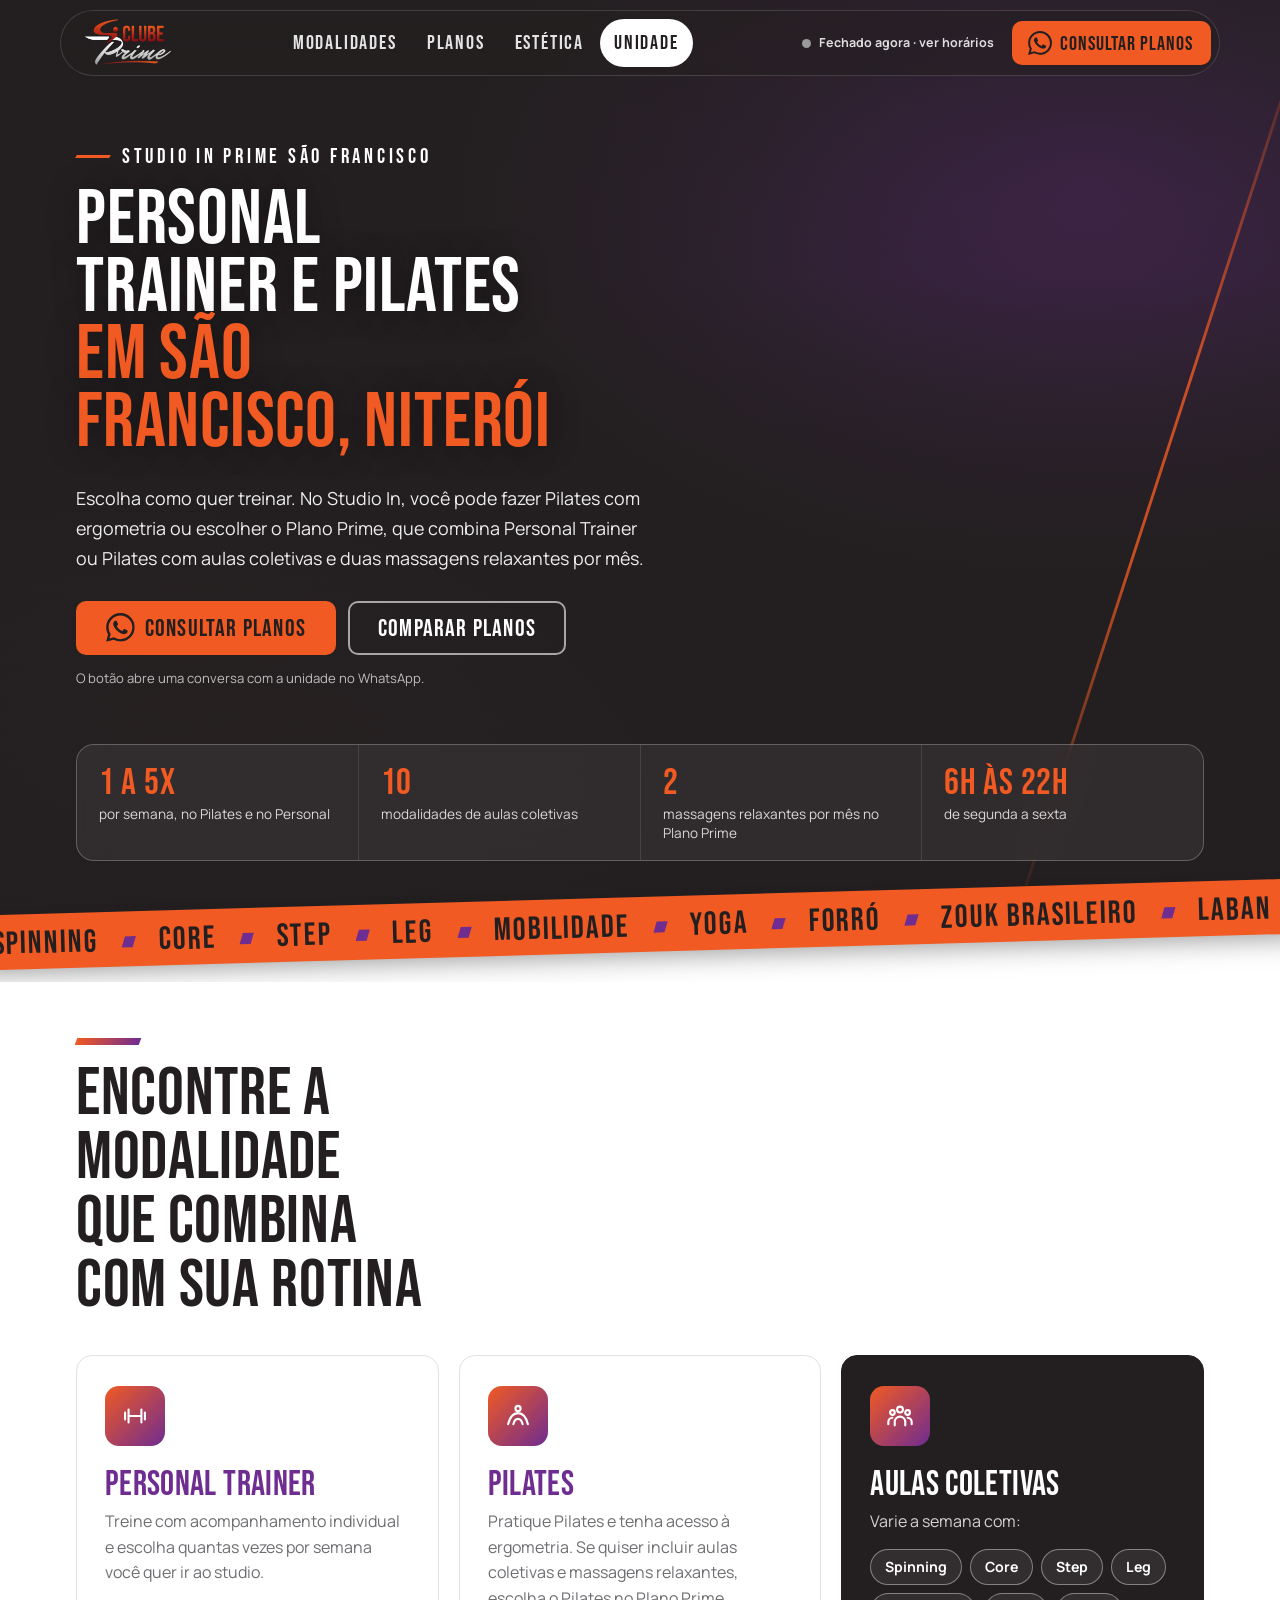
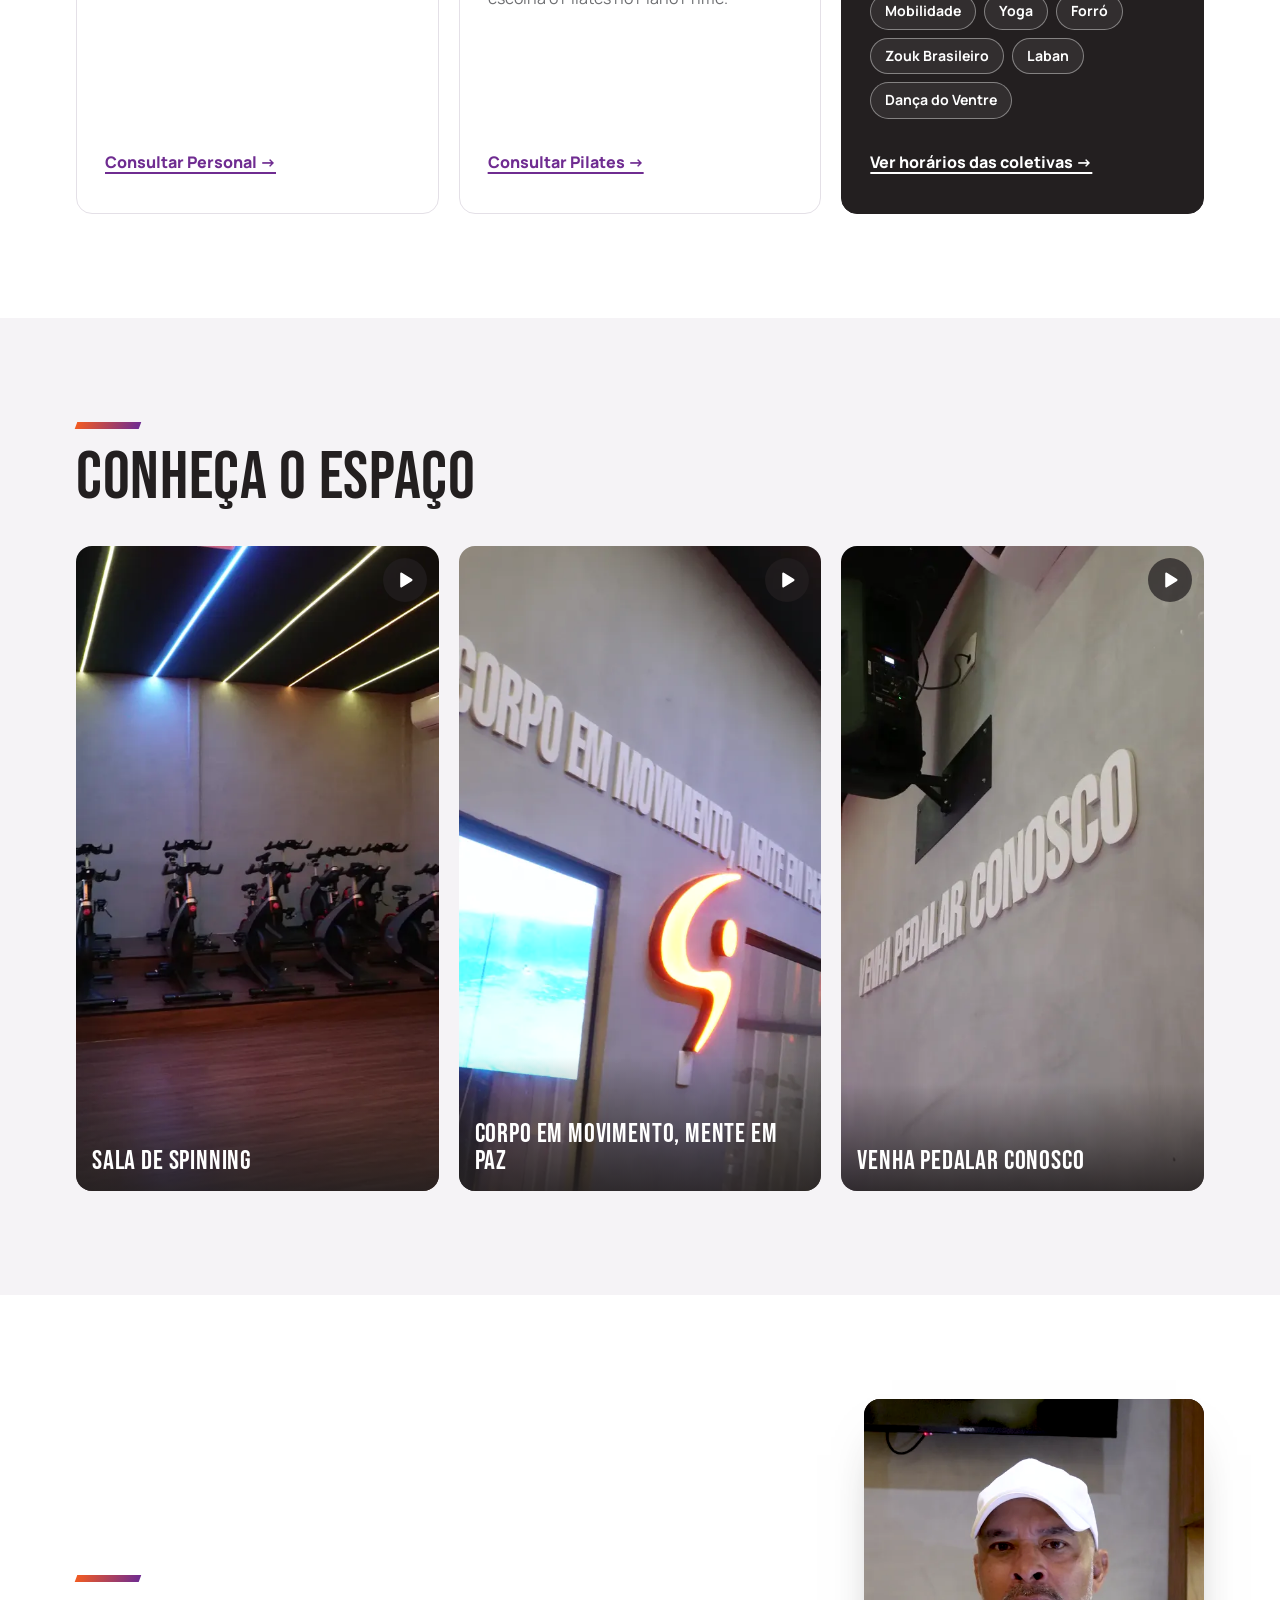
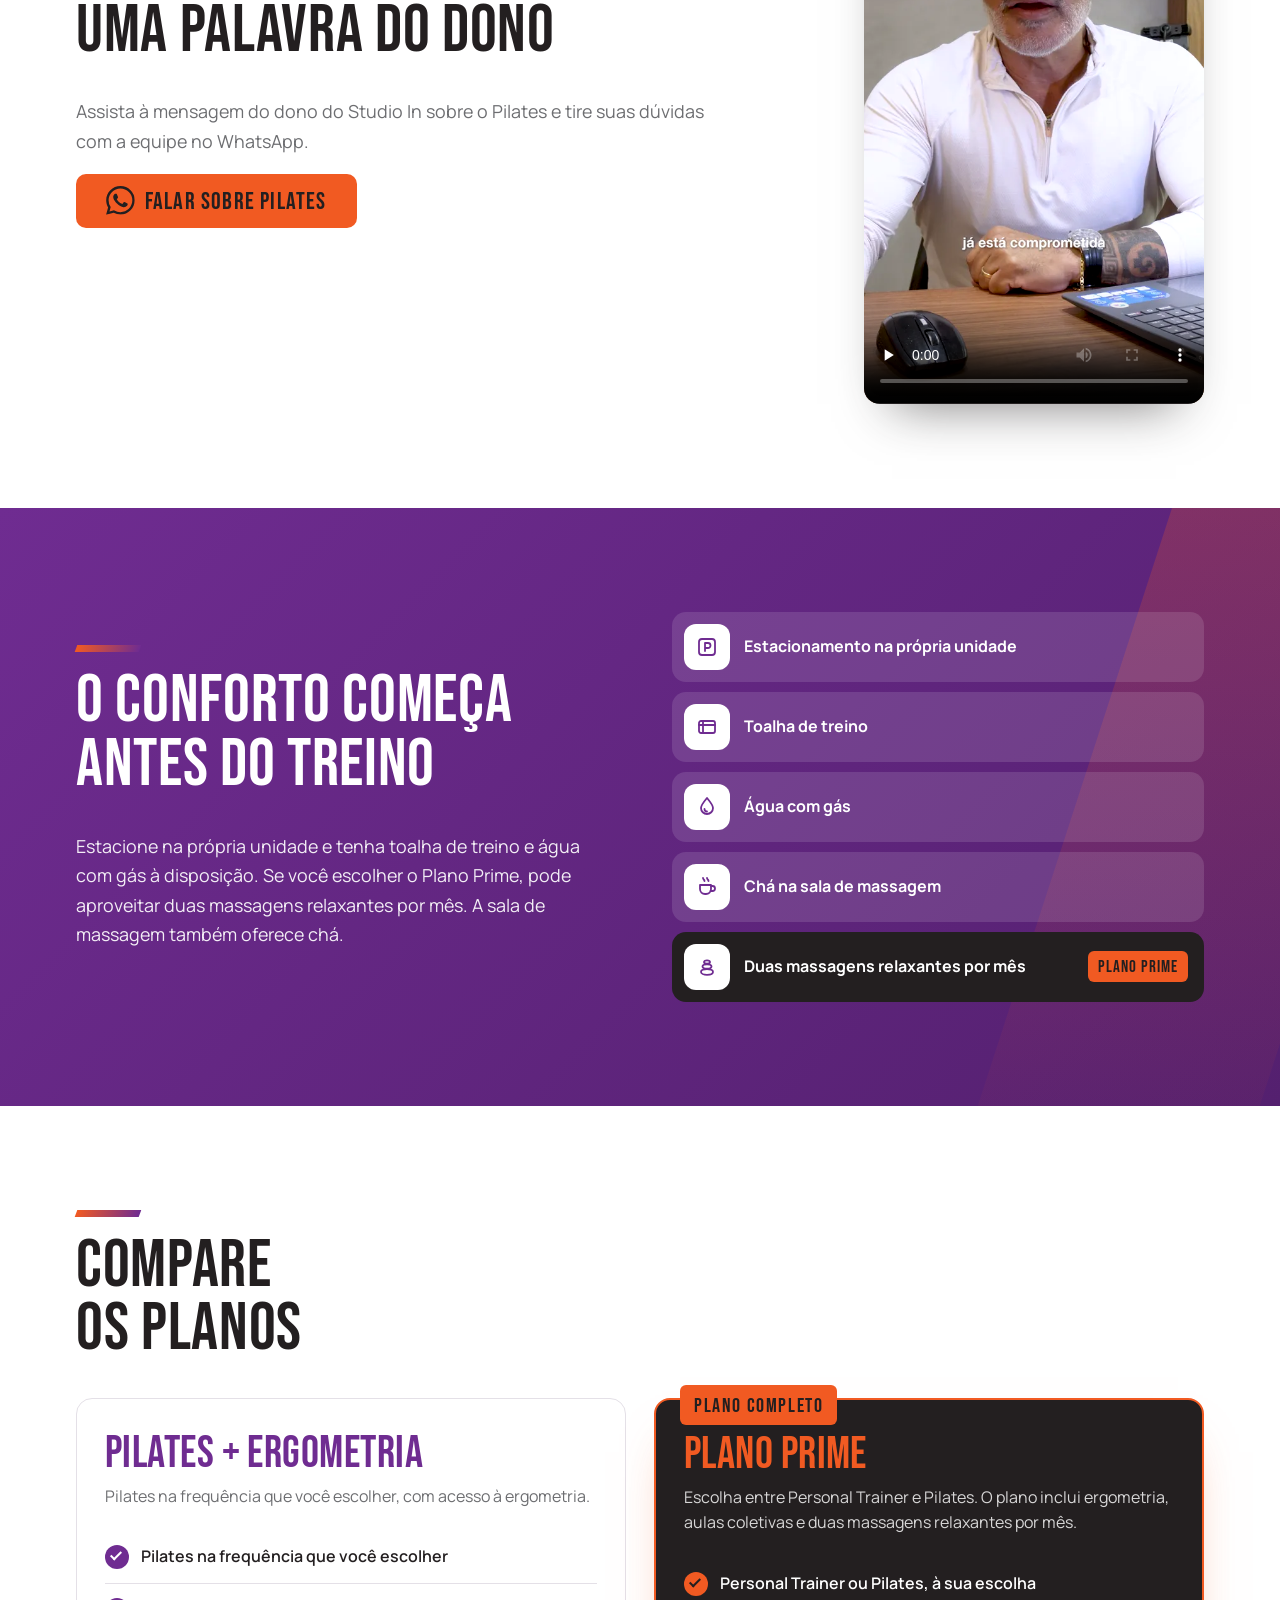
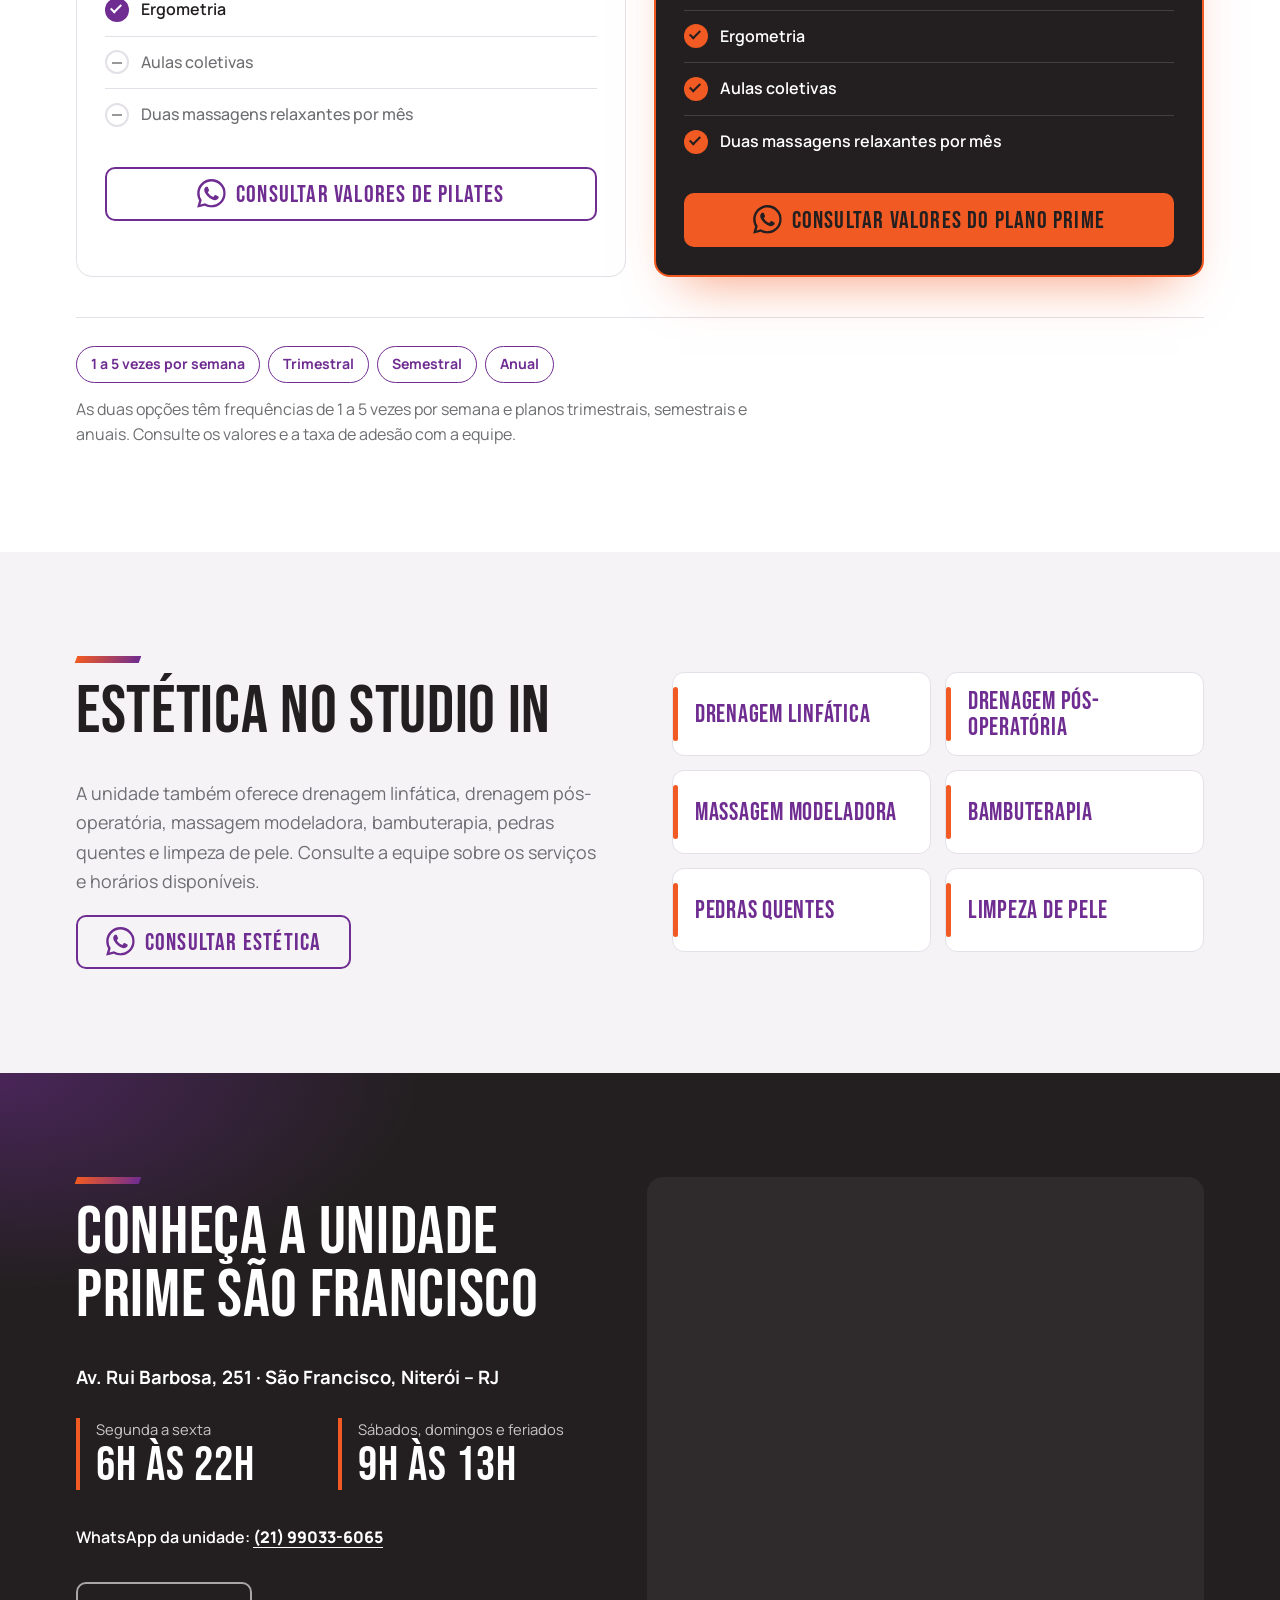
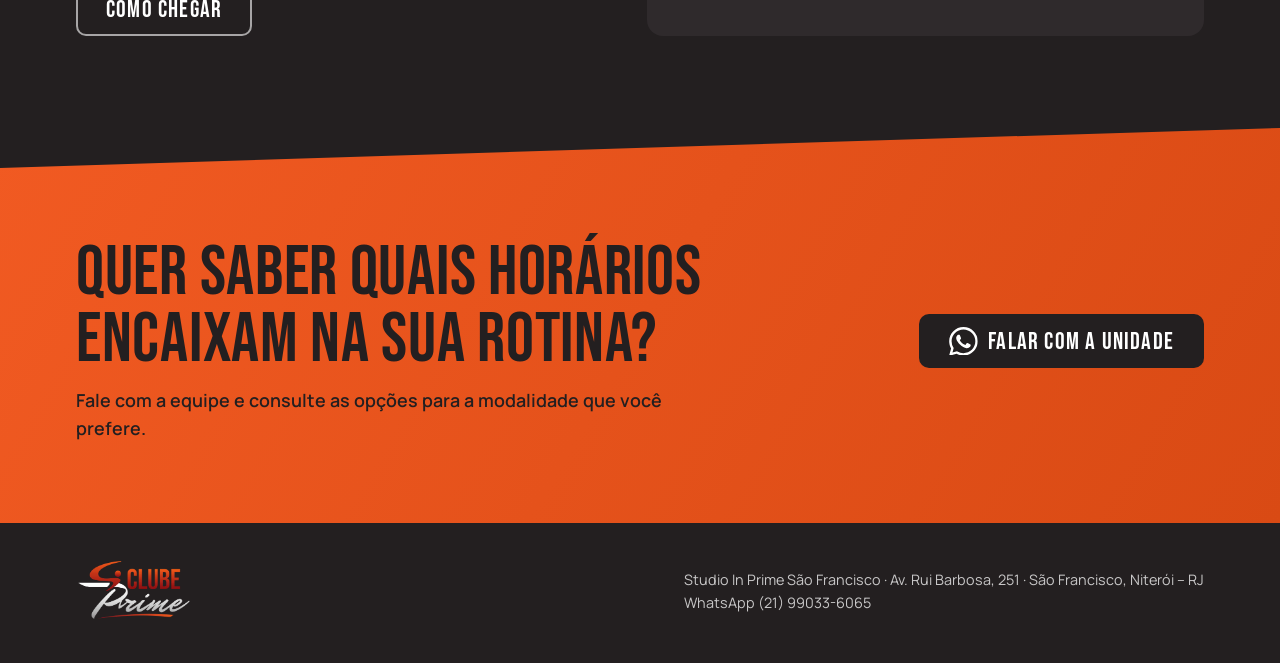
==== index.html @ bab1b6d8 "LP Studio In Prime São Francisco: versão inicial Co-Authored-By: Claude Sonnet 5.5 <noreply@anthropi" ====
<!DOCTYPE html>
<!--
  Feito por Michel Brotherhood
-->
<html lang="pt-BR">
<head>
  <meta charset="utf-8">
  <meta name="viewport" content="width=device-width, initial-scale=1">
  <title>Studio In Prime São Francisco | Personal Trainer e Pilates em Niterói</title>
  <meta name="description" content="Personal Trainer e Pilates em São Francisco, Niterói. Pilates com ergometria ou Plano Prime com aulas coletivas e duas massagens relaxantes por mês. Consulte os planos no WhatsApp.">
  <meta name="author" content="Feito por Michel Brotherhood">
  <meta name="theme-color" content="#231f20">
  <meta property="og:type" content="website">
  <meta property="og:locale" content="pt_BR">
  <meta property="og:title" content="Studio In Prime São Francisco | Personal Trainer e Pilates">
  <meta property="og:description" content="Pilates com ergometria ou Plano Prime com coletivas e massagens relaxantes. Av. Rui Barbosa, 251, São Francisco, Niterói.">
  <link rel="preconnect" href="https://fonts.googleapis.com">
  <link rel="preconnect" href="https://fonts.gstatic.com" crossorigin>
  <link href="https://fonts.googleapis.com/css2?family=Bebas+Neue&family=Manrope:wght@400;500;600;700;800&display=swap" rel="stylesheet">
  <link rel="icon" type="image/png" sizes="48x48" href="assets/favicon-48.png">
  <link rel="icon" type="image/png" sizes="192x192" href="assets/favicon-192.png">
  <link rel="apple-touch-icon" href="assets/favicon-192.png">
  <link rel="preload" as="image" href="assets/logo-escuro-360.webp">
  <link rel="stylesheet" href="styles.css">
  <script type="application/ld+json">
  {
    "@context": "https://schema.org",
    "@type": "HealthClub",
    "name": "Studio In Prime São Francisco",
    "description": "Personal Trainer, Pilates com ergometria, aulas coletivas, massagens relaxantes e estética em São Francisco, Niterói.",
    "telephone": "+5521990336065",
    "address": {
      "@type": "PostalAddress",
      "streetAddress": "Av. Rui Barbosa, 251",
      "addressLocality": "Niterói",
      "addressRegion": "RJ",
      "postalCode": "24360-440",
      "addressCountry": "BR"
    },
    "openingHoursSpecification": [
      { "@type": "OpeningHoursSpecification", "dayOfWeek": ["Monday","Tuesday","Wednesday","Thursday","Friday"], "opens": "06:00", "closes": "22:00" },
      { "@type": "OpeningHoursSpecification", "dayOfWeek": ["Saturday","Sunday"], "opens": "09:00", "closes": "13:00" }
    ]
  }
  </script>
</head>
<body>

<svg width="0" height="0" style="position:absolute" aria-hidden="true" focusable="false"><symbol id="i-wa" viewBox="0 0 24 24"><path d="M17.472 14.382c-.297-.149-1.758-.867-2.03-.967-.273-.099-.471-.148-.67.15-.197.297-.767.966-.94 1.164-.173.199-.347.223-.644.075-.297-.15-1.255-.463-2.39-1.475-.883-.788-1.48-1.761-1.653-2.059-.173-.297-.018-.458.13-.606.134-.133.298-.347.446-.52.149-.174.198-.298.298-.497.099-.198.05-.371-.025-.52-.075-.149-.669-1.612-.916-2.207-.242-.579-.487-.5-.669-.51-.173-.008-.371-.01-.57-.01-.198 0-.52.074-.792.372-.272.297-1.04 1.016-1.04 2.479 0 1.462 1.065 2.875 1.213 3.074.149.198 2.096 3.2 5.077 4.487.709.306 1.262.489 1.694.625.712.227 1.36.195 1.871.118.571-.085 1.758-.719 2.006-1.413.248-.694.248-1.289.173-1.413-.074-.124-.272-.198-.57-.347m-5.421 7.403h-.004a9.87 9.87 0 01-5.031-1.378l-.361-.214-3.741.982.998-3.648-.235-.374a9.86 9.86 0 01-1.51-5.26c.001-5.45 4.436-9.884 9.888-9.884 2.64 0 5.122 1.03 6.988 2.898a9.825 9.825 0 012.893 6.994c-.003 5.45-4.437 9.884-9.885 9.884m8.413-18.297A11.815 11.815 0 0012.05 0C5.495 0 .16 5.335.157 11.892c0 2.096.547 4.142 1.588 5.945L.057 24l6.305-1.654a11.882 11.882 0 005.683 1.448h.005c6.554 0 11.89-5.335 11.893-11.893a11.821 11.821 0 00-3.48-8.413Z"/></symbol></svg>

<a class="skip" href="#topo">Ir para o conteúdo</a>

<header class="topbar" id="topbar">
  <div class="topbar__in">
    <a class="brand" href="#topo" aria-label="Studio In Prime São Francisco">
      <img src="assets/logo-escuro-360.webp" width="360" height="199" alt="Studio In Prime">
    </a>
    <nav class="nav" aria-label="Principal">
      <a href="#modalidades">Modalidades</a>
      <a href="#planos">Planos</a>
      <a href="#estetica">Estética</a>
      <a href="#unidade">Unidade</a>
    </nav>
    <p class="status" id="status" hidden><span class="status__dot" aria-hidden="true"></span><span id="status-txt"></span></p>
    <a class="btn btn--small btn--wa" href="https://wa.me/5521990336065?text=Ol%C3%A1!%20Quero%20consultar%20os%20planos%20do%20Studio%20In%20Prime%20S%C3%A3o%20Francisco." data-cta="topbar" target="_blank" rel="noopener"><svg class="i-wa" aria-hidden="true"><use href="#i-wa"/></svg><span><span class="lbl-long">Consultar </span>planos</span></a>
  </div>
</header>

<main id="topo">

  <section class="hero">
    <div class="hero__media" aria-hidden="true">
      <video class="hero__video" muted loop playsinline preload="metadata" data-wide="assets/video/hero-wide.mp4" data-tall="assets/video/hero-tall.mp4" poster="assets/video/hero-poster.webp"></video>
      <span class="hero__shade"></span>
      <span class="hero__slash"></span>
    </div>
    <button class="hero__pause" id="hero-pause" type="button" aria-label="Pausar vídeo de fundo"><svg viewBox="0 0 24 24" aria-hidden="true"><path class="i-pause" d="M8 5v14M16 5v14"/><path class="i-play" d="M7 5l12 7-12 7Z"/></svg></button>
    <div class="wrap hero__body">
      <p class="eyebrow"><span class="eyebrow__bar" aria-hidden="true"></span>Studio In Prime São Francisco</p>
      <h1>Personal Trainer e Pilates <span class="hl">em São Francisco, Niterói</span></h1>
      <p class="lead">Escolha como quer treinar. No Studio In, você pode fazer Pilates com ergometria ou escolher o Plano Prime, que combina Personal Trainer ou Pilates com aulas coletivas e duas massagens relaxantes por mês.</p>
      <div class="actions">
        <a class="btn btn--primary btn--wa" href="https://wa.me/5521990336065?text=Ol%C3%A1!%20Quero%20consultar%20os%20planos%20do%20Studio%20In%20Prime%20S%C3%A3o%20Francisco." data-cta="hero" target="_blank" rel="noopener"><svg class="i-wa" aria-hidden="true"><use href="#i-wa"/></svg><span>Consultar planos</span></a>
        <a class="btn btn--ghost" href="#planos">Comparar planos</a>
      </div>
      <p class="micro">O botão abre uma conversa com a unidade no WhatsApp.</p>
    </div>
    <div class="wrap hero__factswrap">
      <ul class="facts">
        <li><strong>1 a 5x</strong><span>por semana, no Pilates e no Personal</span></li>
        <li><strong>10</strong><span>modalidades de aulas coletivas</span></li>
        <li><strong>2</strong><span>massagens relaxantes por mês no Plano Prime</span></li>
        <li><strong>6h às 22h</strong><span>de segunda a sexta</span></li>
      </ul>
    </div>
  </section>

  <div class="ticker-wrap" aria-hidden="true">
    <div class="ticker">
      <div class="ticker__track">
        <ul class="ticker__list">
          <li>Spinning</li><li>Core</li><li>Step</li><li>Leg</li><li>Mobilidade</li><li>Yoga</li><li>Forró</li><li>Zouk Brasileiro</li><li>Laban</li><li>Dança do Ventre</li>
        </ul>
        <ul class="ticker__list">
          <li>Spinning</li><li>Core</li><li>Step</li><li>Leg</li><li>Mobilidade</li><li>Yoga</li><li>Forró</li><li>Zouk Brasileiro</li><li>Laban</li><li>Dança do Ventre</li>
        </ul>
      </div>
    </div>
  </div>

  <section class="section section--first" id="modalidades">
    <div class="wrap">
      <header class="head">
        <h2>Encontre a modalidade que combina com sua rotina</h2>
      </header>
      <div class="mods">
        <article class="mod">
          <span class="mod__icon" aria-hidden="true"><svg viewBox="0 0 24 24"><path d="M6.5 6.5v11M17.5 6.5v11M3.5 9v6M20.5 9v6M6.5 12h11"/></svg></span>
          <h3>Personal Trainer</h3>
          <p>Treine com acompanhamento individual e escolha quantas vezes por semana você quer ir ao studio.</p>
          <a class="link" href="https://wa.me/5521990336065?text=Ol%C3%A1!%20Quero%20saber%20sobre%20o%20Personal%20Trainer%20do%20Studio%20In%20Prime%20S%C3%A3o%20Francisco." data-cta="mod-personal" target="_blank" rel="noopener">Consultar Personal →</a>
        </article>
        <article class="mod">
          <span class="mod__icon" aria-hidden="true"><svg viewBox="0 0 24 24"><circle cx="12" cy="5.5" r="2.2"/><path d="M3.5 19c1.800-7 5-9.500 8.500-9.500s6.700 2.500 8.500 9.500M8 19c.8-3 2.200-4.500 4-4.500s3.200 1.500 4 4.500"/></svg></span>
          <h3>Pilates</h3>
          <p>Pratique Pilates e tenha acesso à ergometria. Se quiser incluir aulas coletivas e massagens relaxantes, escolha o Pilates no Plano Prime.</p>
          <a class="link" href="https://wa.me/5521990336065?text=Ol%C3%A1!%20Quero%20saber%20sobre%20o%20Pilates%20do%20Studio%20In%20Prime%20S%C3%A3o%20Francisco." data-cta="mod-pilates" target="_blank" rel="noopener">Consultar Pilates →</a>
        </article>
        <article class="mod mod--dark">
          <span class="mod__icon" aria-hidden="true"><svg viewBox="0 0 24 24"><circle cx="12" cy="6.500" r="2.500"/><circle cx="5.500" cy="9" r="2"/><circle cx="18.500" cy="9" r="2"/><path d="M7.500 20v-3a4.500 4.500 0 0 1 9 0v3M2 19v-2a3.500 3.500 0 0 1 3.500-3.500M22 19v-2a3.500 3.500 0 0 0-3.500-3.500"/></svg></span>
          <h3>Aulas coletivas</h3>
          <p>Varie a semana com:</p>
          <ul class="chips chips--light">
            <li>Spinning</li><li>Core</li><li>Step</li><li>Leg</li><li>Mobilidade</li><li>Yoga</li><li>Forró</li><li>Zouk Brasileiro</li><li>Laban</li><li>Dança do Ventre</li>
          </ul>
          <a class="link link--light" href="https://wa.me/5521990336065?text=Ol%C3%A1!%20Quero%20ver%20os%20hor%C3%A1rios%20das%20aulas%20coletivas%20do%20Studio%20In%20Prime%20S%C3%A3o%20Francisco." data-cta="coletivas" target="_blank" rel="noopener">Ver horários das coletivas →</a>
        </article>
      </div>
    </div>
  </section>

  <section class="section section--soft" id="espaco">
    <div class="wrap">
      <header class="head">
        <h2>Conheça o espaço</h2>
      </header>
      <div class="reels">
        <figure class="reel">
          <video muted loop playsinline preload="none" width="540" height="960" poster="assets/video/espaco-spinning.webp" aria-label="Vídeo da sala de spinning do Studio In">
            <source src="assets/video/espaco-spinning.mp4" type="video/mp4">
          </video>
          <button class="reel__btn" type="button" aria-label="Pausar vídeo"><svg viewBox="0 0 24 24" aria-hidden="true"><path class="i-pause" d="M8 5v14M16 5v14"/><path class="i-play" d="M8 5l11 7-11 7z"/></svg></button>
          <figcaption>Sala de spinning</figcaption>
        </figure>
        <figure class="reel">
          <video muted loop playsinline preload="none" width="540" height="960" poster="assets/video/espaco-neon.webp" aria-label="Vídeo da parede com o letreiro luminoso do Studio In">
            <source src="assets/video/espaco-neon.mp4" type="video/mp4">
          </video>
          <button class="reel__btn" type="button" aria-label="Pausar vídeo"><svg viewBox="0 0 24 24" aria-hidden="true"><path class="i-pause" d="M8 5v14M16 5v14"/><path class="i-play" d="M8 5l11 7-11 7z"/></svg></button>
          <figcaption>Corpo em movimento, mente em paz</figcaption>
        </figure>
        <figure class="reel">
          <video muted loop playsinline preload="none" width="540" height="960" poster="assets/video/espaco-pedalar.webp" aria-label="Vídeo da parede da sala de spinning com a frase Venha pedalar conosco">
            <source src="assets/video/espaco-pedalar.mp4" type="video/mp4">
          </video>
          <button class="reel__btn" type="button" aria-label="Pausar vídeo"><svg viewBox="0 0 24 24" aria-hidden="true"><path class="i-pause" d="M8 5v14M16 5v14"/><path class="i-play" d="M8 5l11 7-11 7z"/></svg></button>
          <figcaption>Venha pedalar conosco</figcaption>
        </figure>
      </div>
    </div>
  </section>

  <section class="section" id="dono">
    <div class="wrap dono">
      <div class="dono__copy">
        <h2>Uma palavra do dono</h2>
        <p class="lead">Assista à mensagem do dono do Studio In sobre o Pilates e tire suas dúvidas com a equipe no WhatsApp.</p>
        <a class="btn btn--wa btn--primary" href="https://wa.me/5521990336065?text=Ol%C3%A1!%20Assisti%20ao%20v%C3%ADdeo%20e%20quero%20saber%20mais%20sobre%20o%20Pilates%20do%20Studio%20In%20Prime%20S%C3%A3o%20Francisco." data-cta="dono" target="_blank" rel="noopener"><svg class="i-wa" aria-hidden="true"><use href="#i-wa"/></svg><span>Falar sobre Pilates</span></a>
      </div>
      <div class="dono__video">
        <video controls playsinline preload="none" width="540" height="960" poster="assets/video/mensagem-dono.webp" data-track="mensagem-dono" aria-label="Mensagem do dono do Studio In sobre o Pilates">
          <source src="assets/video/mensagem-dono.mp4" type="video/mp4">
        </video>
      </div>
    </div>
  </section>

  <section class="section section--purple" id="conforto">
    <div class="wrap conforto">
      <div class="conforto__copy">
        <h2>O conforto começa antes do treino</h2>
        <p class="lead">Estacione na própria unidade e tenha toalha de treino e água com gás à disposição. Se você escolher o Plano Prime, pode aproveitar duas massagens relaxantes por mês. A sala de massagem também oferece chá.</p>
      </div>
      <ul class="amen">
        <li><span aria-hidden="true"><svg viewBox="0 0 24 24"><rect x="4" y="4" width="16" height="16" rx="3"/><path d="M10 16V8h3a2.500 2.500 0 0 1 0 5h-3"/></svg></span>Estacionamento na própria unidade</li>
        <li><span aria-hidden="true"><svg viewBox="0 0 24 24"><rect x="4" y="6" width="16" height="12" rx="2"/><path d="M4 10h16M8 6v12"/></svg></span>Toalha de treino</li>
        <li><span aria-hidden="true"><svg viewBox="0 0 24 24"><path d="M12 3c3.500 4.200 6 7 6 10a6 6 0 0 1-12 0c0-3 2.500-5.800 6-10z"/><path d="M9.500 14a2.500 2.500 0 0 0 2.500 2.500"/></svg></span>Água com gás</li>
        <li><span aria-hidden="true"><svg viewBox="0 0 24 24"><path d="M5 10h11v4a5 5 0 0 1-5 5h-1a5 5 0 0 1-5-5v-4z"/><path d="M16 11h1.500a2.500 2.500 0 0 1 0 5H15.500M8 3c0 1.500 1.500 1.500 1.500 3M12 3c0 1.500 1.500 1.500 1.500 3"/></svg></span>Chá na sala de massagem</li>
        <li class="amen__prime"><span aria-hidden="true"><svg viewBox="0 0 24 24"><ellipse cx="12" cy="17" rx="6" ry="2.800"/><ellipse cx="12" cy="11.500" rx="4.500" ry="2.200"/><ellipse cx="12" cy="7" rx="3" ry="1.700"/></svg></span>Duas massagens relaxantes por mês <b>Plano Prime</b></li>
      </ul>
    </div>
  </section>

  <section class="section" id="planos">
    <div class="wrap">
      <header class="head">
        <h2>Compare os planos</h2>
      </header>
      <div class="plans">
        <article class="plan">
          <h3>Pilates + Ergometria</h3>
          <p class="plan__lead">Pilates na frequência que você escolher, com acesso à ergometria.</p>
          <ul class="checks">
            <li class="yes"><i aria-hidden="true"></i>Pilates na frequência que você escolher</li>
            <li class="yes"><i aria-hidden="true"></i>Ergometria</li>
            <li class="no"><i aria-hidden="true"></i>Aulas coletivas <span class="sr">(não inclui)</span></li>
            <li class="no"><i aria-hidden="true"></i>Duas massagens relaxantes por mês <span class="sr">(não inclui)</span></li>
          </ul>
          <a class="btn btn--wa btn--outline" href="https://wa.me/5521990336065?text=Ol%C3%A1!%20Quero%20consultar%20os%20valores%20de%20Pilates%20com%20Ergometria." data-cta="plano-pilates" target="_blank" rel="noopener"><svg class="i-wa" aria-hidden="true"><use href="#i-wa"/></svg><span>Consultar valores de Pilates</span></a>
        </article>
        <article class="plan plan--featured">
          <span class="plan__tag">Plano completo</span>
          <h3>Plano Prime</h3>
          <p class="plan__lead">Escolha entre Personal Trainer e Pilates. O plano inclui ergometria, aulas coletivas e duas massagens relaxantes por mês.</p>
          <ul class="checks">
            <li class="yes"><i aria-hidden="true"></i>Personal Trainer ou Pilates, à sua escolha</li>
            <li class="yes"><i aria-hidden="true"></i>Ergometria</li>
            <li class="yes"><i aria-hidden="true"></i>Aulas coletivas</li>
            <li class="yes"><i aria-hidden="true"></i>Duas massagens relaxantes por mês</li>
          </ul>
          <a class="btn btn--wa btn--primary" href="https://wa.me/5521990336065?text=Ol%C3%A1!%20Quero%20consultar%20os%20valores%20do%20Plano%20Prime." data-cta="plano-prime" target="_blank" rel="noopener"><svg class="i-wa" aria-hidden="true"><use href="#i-wa"/></svg><span>Consultar valores do Plano Prime</span></a>
        </article>
      </div>
      <div class="terms">
        <ul class="chips">
          <li>1 a 5 vezes por semana</li><li>Trimestral</li><li>Semestral</li><li>Anual</li>
        </ul>
        <p>As duas opções têm frequências de 1 a 5 vezes por semana e planos trimestrais, semestrais e anuais. Consulte os valores e a taxa de adesão com a equipe.</p>
      </div>
    </div>
  </section>

  <section class="section section--soft" id="estetica">
    <div class="wrap estetica">
      <div>
        <h2>Estética no Studio In</h2>
        <p class="lead">A unidade também oferece drenagem linfática, drenagem pós-operatória, massagem modeladora, bambuterapia, pedras quentes e limpeza de pele. Consulte a equipe sobre os serviços e horários disponíveis.</p>
        <a class="btn btn--wa btn--outline" href="https://wa.me/5521990336065?text=Ol%C3%A1!%20Quero%20saber%20sobre%20os%20servi%C3%A7os%20de%20est%C3%A9tica%20do%20Studio%20In%20Prime%20S%C3%A3o%20Francisco." data-cta="estetica" target="_blank" rel="noopener"><svg class="i-wa" aria-hidden="true"><use href="#i-wa"/></svg><span>Consultar estética</span></a>
      </div>
      <ul class="services">
        <li>Drenagem linfática</li>
        <li>Drenagem pós-operatória</li>
        <li>Massagem modeladora</li>
        <li>Bambuterapia</li>
        <li>Pedras quentes</li>
        <li>Limpeza de pele</li>
      </ul>
    </div>
  </section>

  <section class="section section--unit" id="unidade">
    <div class="wrap unit">
      <div class="unit__info">
        <h2>Conheça a unidade Prime São Francisco</h2>
        <address>Av. Rui Barbosa, 251 · São Francisco, Niterói – RJ</address>
        <div class="hours">
          <div><span>Segunda a sexta</span><strong>6h às 22h</strong></div>
          <div><span>Sábados, domingos e feriados</span><strong>9h às 13h</strong></div>
        </div>
        <p class="unit__tel">WhatsApp da unidade: <a href="https://wa.me/5521990336065" data-cta="unidade-numero" target="_blank" rel="noopener">(21) 99033-6065</a></p>
        <a class="btn btn--ghost" href="https://www.google.com/maps/search/?api=1&query=Av.+Rui+Barbosa,+251,+S%C3%A3o+Francisco,+Niter%C3%B3i,+RJ" data-cta="como-chegar" target="_blank" rel="noopener">Como chegar</a>
      </div>
      <div class="map">
        <iframe title="Mapa: Studio In Prime São Francisco, Av. Rui Barbosa, 251" loading="lazy" referrerpolicy="no-referrer-when-downgrade" src="https://www.google.com/maps?q=Av.+Rui+Barbosa,+251,+S%C3%A3o+Francisco,+Niter%C3%B3i,+RJ&output=embed"></iframe>
      </div>
    </div>
  </section>

  <section class="cta-final">
    <div class="wrap cta-final__inner">
      <div>
        <h2>Quer saber quais horários encaixam na sua rotina?</h2>
        <p>Fale com a equipe e consulte as opções para a modalidade que você prefere.</p>
      </div>
      <a class="btn btn--wa btn--dark" href="https://wa.me/5521990336065?text=Ol%C3%A1!%20Quero%20saber%20quais%20hor%C3%A1rios%20encaixam%20na%20minha%20rotina%20no%20Studio%20In%20Prime%20S%C3%A3o%20Francisco." data-cta="unidade" target="_blank" rel="noopener"><svg class="i-wa" aria-hidden="true"><use href="#i-wa"/></svg><span>Falar com a unidade</span></a>
    </div>
  </section>

</main>

<footer class="footer">
  <div class="wrap">
    <img src="assets/logo-escuro-360.webp" width="360" height="199" alt="Studio In Prime" loading="lazy">
    <p>Studio In Prime São Francisco · Av. Rui Barbosa, 251 · São Francisco, Niterói – RJ<br>WhatsApp (21) 99033-6065</p>
  </div>
</footer>

<a class="float-wa" href="https://wa.me/5521990336065?text=Ol%C3%A1!%20Quero%20consultar%20os%20planos%20do%20Studio%20In%20Prime%20S%C3%A3o%20Francisco." data-cta="float" target="_blank" rel="noopener" aria-label="Falar no WhatsApp">
  <svg class="i-wa" aria-hidden="true"><use href="#i-wa"/></svg><span class="float-wa__txt">Falar com a unidade</span>
</a>

<script src="script.js" defer></script>
</body>
</html>
---- styles.css ----
/* Feito por Michel Brotherhood */
:root {
  --orange: #f15a22;
  --orange-d: #d94a14;
  --gray: #6d6e71;
  --purple: #6f2c91;
  --purple-d: #54206f;
  --dark: #231f20;
  --bg: #ffffff;
  --soft: #f5f3f6;
  --line: #e4e0e7;
  --wa: #12803f;
  --orange-hover: #ff6a35;
  --display: "Bebas Neue", "Arial Narrow", Impact, sans-serif;
  --sans: "Manrope", system-ui, -apple-system, "Segoe UI", sans-serif;
  --gutter-l: max(16px, env(safe-area-inset-left, 0px));
  --gutter-r: max(16px, env(safe-area-inset-right, 0px));
}
*, *::before, *::after { box-sizing: border-box; }
html { scroll-behavior: smooth; scroll-padding-top: 88px; }
body { margin: 0; font-family: var(--sans); color: var(--dark); background: var(--bg); line-height: 1.6; -webkit-font-smoothing: antialiased; overflow-x: clip; }
img, iframe { max-width: 100%; display: block; }
a { color: inherit; }
h1, h2, h3 { font-family: var(--display); font-weight: 400; line-height: .95; margin: 0 0 .5em; letter-spacing: .01em; text-transform: uppercase; text-wrap: balance; }
h2 { font-size: clamp(2.5rem, 8vw, 4.2rem); }
h3 { font-size: 2.2rem; }
p { margin: 0 0 1em; }
ul { list-style: none; padding: 0; margin: 0; }
.sr { position: absolute; width: 1px; height: 1px; overflow: hidden; clip: rect(0 0 0 0); white-space: nowrap; }

a, button { touch-action: manipulation; }
.skip { position: fixed; left: 12px; top: -80px; z-index: 100; padding: 12px 18px; border-radius: 8px; background: var(--orange); color: var(--dark); font-weight: 800; text-decoration: none; transition: top .15s; }
.skip:focus { top: calc(12px + env(safe-area-inset-top, 0px)); }
.wrap { max-width: 1160px; margin-inline: auto; padding-left: var(--gutter-l); padding-right: var(--gutter-r); }

/* Top bar: pílula flutuante sobre o hero */
.topbar { position: fixed; top: calc(10px + env(safe-area-inset-top, 0px)); left: 0; right: 0; z-index: 50; padding: 0 var(--gutter-r) 0 var(--gutter-l); pointer-events: none; }
.topbar__in { pointer-events: auto; max-width: 1160px; margin-inline: auto; display: flex; align-items: center; gap: 14px; padding: 6px 8px 6px 18px; border-radius: 999px; background: rgba(35,31,32,.55); border: 1px solid rgba(255,255,255,.14); backdrop-filter: blur(16px) saturate(1.3); -webkit-backdrop-filter: blur(16px) saturate(1.3); transition: background .25s, box-shadow .25s, border-color .25s; }
.topbar.is-solid .topbar__in { background: rgba(35,31,32,.94); border-color: rgba(255,255,255,.1); box-shadow: 0 14px 34px -16px rgba(0,0,0,.7); }
.brand { display: flex; align-items: center; min-height: 44px; line-height: 0; margin-right: auto; }
.brand img { height: 44px; width: auto; }
.nav { display: none; }
.nav a { position: relative; font-family: var(--display); font-size: 1.25rem; letter-spacing: .09em; text-transform: uppercase; text-decoration: none; color: rgba(255,255,255,.88); padding: 8px 14px; border-radius: 999px; transition: color .15s, background .15s; }
.nav a:hover { color: #fff; background: rgba(255,255,255,.1); }
.nav a.is-active { color: var(--dark); background: #fff; }
.status { display: none; align-items: center; gap: 8px; margin: 0; padding: 0 4px; font-size: .78rem; font-weight: 700; line-height: 1.2; color: rgba(255,255,255,.85); white-space: nowrap; }
.status__dot { width: 9px; height: 9px; border-radius: 50%; background: #3ddc84; box-shadow: 0 0 0 0 rgba(61,220,132,.6); animation: pulse 2s infinite; }
.status.is-closed .status__dot { background: #9a9a9a; animation: none; }
@keyframes pulse { 70% { box-shadow: 0 0 0 8px rgba(61,220,132,0); } 100% { box-shadow: 0 0 0 0 rgba(61,220,132,0); } }
.btn--wa span { text-wrap: balance; }
.btn--small.btn--wa { font-size: 1.25rem; padding: 8px 16px 6px 14px; }
.btn--small.btn--wa .i-wa { margin-right: 8px; }
@media (max-width: 479px) { .btn { font-size: 1.35rem; letter-spacing: .04em; padding-inline: 18px; } .btn--wa .i-wa { margin-right: 8px; } .brand img { height: 40px; } .topbar__in { padding-left: 14px; } }
.btn--wa .i-wa { width: 1.2em; height: 1.2em; margin: -3px 10px 0 0; flex: none; fill: currentColor; }
.btn:active { transform: translateY(0) scale(.98); }

/* Buttons */
.btn { display: inline-flex; align-items: center; justify-content: center; min-height: 54px; padding: 10px 28px 8px; border-radius: 10px; font-family: var(--display); font-size: 1.5rem; letter-spacing: .05em; text-transform: uppercase; line-height: 1; text-decoration: none; text-align: center; border: 2px solid transparent; transition: transform .15s, background .15s, color .15s, border-color .15s; }
.btn:hover { transform: translateY(-2px); }
:is(.btn, .link, .nav a, .float-wa):focus-visible { outline: 3px solid var(--orange); outline-offset: 3px; }
.btn--small { min-height: 44px; padding: 8px 18px 6px; white-space: nowrap; background: var(--orange); color: var(--dark); }
.btn--small:hover { background: var(--orange-hover); }
.btn--primary { background: var(--orange); color: var(--dark); }
.btn--primary:hover { background: var(--orange-hover); }
.btn--ghost { border-color: rgba(255,255,255,.6); color: #fff; }
.btn--ghost:hover { background: rgba(255,255,255,.12); }
.btn--outline { border-color: var(--purple); color: var(--purple); }
.btn--outline:hover { background: var(--purple); color: #fff; }
.btn--dark { background: var(--dark); color: #fff; }
.btn--dark:hover { background: #000; }
.actions { display: flex; flex-direction: column; gap: 12px; margin-top: 28px; }

/* Hero: vídeo em tela cheia */
.hero { position: relative; isolation: isolate; overflow: hidden; color: #fff; background: var(--dark); min-height: 100svh; display: flex; flex-direction: column; justify-content: flex-end; padding: 120px 0 0; }
.hero__media { position: absolute; inset: 0; z-index: -1; background: radial-gradient(70% 60% at 85% 20%, rgba(111,44,145,.55), transparent 70%), radial-gradient(60% 50% at 10% 90%, rgba(241,90,34,.28), transparent 70%), var(--dark); }
.hero__video { position: absolute; inset: 0; width: 100%; height: 100%; object-fit: cover; opacity: 0; transition: opacity .8s; }
.hero__video.is-ready { opacity: 1; }
.hero__shade { position: absolute; inset: 0; background: linear-gradient(180deg, rgba(35,31,32,.55) 0%, rgba(35,31,32,.15) 30%, rgba(35,31,32,.82) 72%, var(--dark) 100%), linear-gradient(90deg, rgba(35,31,32,.78) 0%, rgba(35,31,32,.2) 70%); }
.hero__slash { position: absolute; top: 0; bottom: 0; right: 9%; width: 3px; background: linear-gradient(180deg, transparent, var(--orange) 40%, var(--orange) 60%, transparent); transform: skewX(-18deg); opacity: .8; display: none; }
.hero__pause { position: absolute; right: var(--gutter-r); top: calc(86px + env(safe-area-inset-top, 0px)); z-index: 2; width: 44px; height: 44px; border-radius: 50%; border: 1px solid rgba(255,255,255,.35); background: rgba(35,31,32,.5); backdrop-filter: blur(8px); color: #fff; display: none; place-items: center; cursor: pointer; }
.hero__pause.is-on { display: grid; }
.hero__pause svg { width: 20px; height: 20px; fill: none; stroke: currentColor; stroke-width: 2.2; stroke-linecap: round; stroke-linejoin: round; }
.hero__pause .i-play { display: none; fill: currentColor; }
.hero__pause.is-paused .i-play { display: block; }
.hero__pause.is-paused .i-pause { display: none; }
.hero__pause:hover { background: rgba(255,255,255,.18); }
.hero > .wrap { width: 100%; }
.hero__body { position: relative; padding-bottom: 40px; }
.eyebrow { display: inline-flex; align-items: center; gap: 12px; font-family: var(--display); font-size: 1.3rem; letter-spacing: .18em; color: #fff; margin: 0 0 14px; text-transform: uppercase; }
.eyebrow__bar { width: 34px; height: 3px; background: var(--orange); transform: skewX(-30deg); }
.hero h1 { font-size: clamp(3.3rem, 14vw, 7.4rem); line-height: .88; margin-bottom: .35em; max-width: 13ch; text-shadow: 0 2px 30px rgba(0,0,0,.35); }
.hero h1 .hl { display: block; color: var(--orange); }
.lead { font-size: 1.12rem; line-height: 1.65; color: var(--gray); max-width: 60ch; }
.hero .lead { color: rgba(255,255,255,.92); max-width: 52ch; }
.hero__factswrap { position: relative; padding-bottom: 64px; }
.micro { margin: 14px 0 0; font-size: .82rem; line-height: 1.4; color: rgba(255,255,255,.7); }
.facts { display: grid; grid-template-columns: 1fr 1fr; gap: 1px; margin-top: 8px; border: 1px solid rgba(255,255,255,.16); border-radius: 18px; overflow: hidden; background: rgba(255,255,255,.16); backdrop-filter: blur(14px); -webkit-backdrop-filter: blur(14px); }
.facts li { padding: 16px 16px 14px; background: rgba(35,31,32,.6); }
.facts strong { display: block; font-family: var(--display); font-weight: 400; font-size: 2.3rem; line-height: 1; letter-spacing: .02em; color: var(--orange); }
.facts span { display: block; margin-top: 4px; font-size: .85rem; line-height: 1.35; color: rgba(255,255,255,.82); }

/* Ticker */
.ticker-wrap { position: relative; z-index: 3; margin-top: -62px; padding: 34px 0 30px; overflow: hidden; }
.ticker { width: 106%; margin-left: -3%; padding: 12px 0 8px; background: var(--orange); color: var(--dark); transform: rotate(-1.6deg); box-shadow: 0 14px 30px -14px rgba(0,0,0,.5); }
.ticker__track { display: flex; width: max-content; animation: tick 45s linear infinite; }
.ticker__list { display: flex; }
.ticker__list li { position: relative; padding: 0 30px; font-family: var(--display); font-size: 2rem; line-height: 1.1; letter-spacing: .06em; text-transform: uppercase; white-space: nowrap; }
.ticker__list li::after { content: ""; position: absolute; right: -6px; top: 50%; width: 11px; height: 11px; margin-top: -5px; background: var(--purple); transform: skewX(-18deg); }
.ticker:hover .ticker__track { animation-play-state: paused; }
@keyframes tick { to { transform: translateX(-50%); } }

/* Sections */
.section { padding: 80px 0; }
.section--first { padding-top: 40px; }
.section h2::before { content: ""; display: block; width: 64px; height: 7px; margin-bottom: 18px; background: linear-gradient(90deg, var(--orange), var(--purple)); transform: skewX(-20deg); }
.head { margin-bottom: 36px; }
.head h2 { max-width: 16ch; margin: 0; }

/* Modalidades */
.mods { display: grid; gap: 20px; }
.mod { display: flex; flex-direction: column; align-items: flex-start; padding: 30px 28px 28px; background: #fff; border: 1px solid var(--line); border-radius: 16px; }
.mod__icon { display: grid; place-items: center; width: 60px; height: 60px; border-radius: 14px; color: #fff; background: linear-gradient(135deg, var(--orange), var(--purple)); }
.mod__icon svg, .amen svg { width: 28px; height: 28px; fill: none; stroke: currentColor; stroke-width: 1.8; stroke-linecap: round; stroke-linejoin: round; }
.mod h3 { margin: 22px 0 8px; color: var(--purple); }
.mod p { color: var(--gray); }
.mod .link { margin-top: auto; }
.mod--dark { background: var(--dark); border-color: var(--dark); color: #fff; }
.mod--dark h3 { color: #fff; }
.mod--dark p { color: rgba(255,255,255,.8); margin-bottom: 14px; }
.link { display: inline-flex; align-items: center; min-height: 44px; font-weight: 800; color: var(--purple); text-decoration: underline; text-underline-offset: 4px; text-decoration-thickness: 2px; }
.link:hover { color: var(--orange); }
.link--light { color: #fff; margin-top: 22px !important; }
.link--light:hover { color: var(--orange); }
.chips { display: flex; flex-wrap: wrap; gap: 8px; }
.chips li { padding: 6px 14px; border: 1.5px solid var(--purple); border-radius: 999px; color: var(--purple); font-size: .88rem; font-weight: 700; }
.chips--light li { border-color: rgba(255,255,255,.4); background: rgba(255,255,255,.07); color: #fff; }

/* Espaço (vídeos verticais) */
.reels { display: grid; grid-auto-flow: column; grid-auto-columns: 74%; gap: 14px; overflow-x: auto; scroll-snap-type: x mandatory; margin-inline: calc(var(--gutter-l) * -1) calc(var(--gutter-r) * -1); padding: 0 var(--gutter-r) 10px var(--gutter-l); scroll-padding-inline: var(--gutter-l); overscroll-behavior-x: contain; }
.reel { position: relative; margin: 0; aspect-ratio: 9 / 16; max-width: 100%; border-radius: 16px; overflow: hidden; background: var(--dark); scroll-snap-align: start; }
.reel video { display: block; width: 100%; height: 100%; object-fit: cover; }
.reel figcaption { position: absolute; inset: auto 0 0 0; padding: 64px 16px 16px; background: linear-gradient(180deg, rgba(35,31,32,0), rgba(35,31,32,.85)); color: #fff; font-family: var(--display); font-size: 1.7rem; line-height: 1; letter-spacing: .03em; text-transform: uppercase; pointer-events: none; }
.reel__btn { position: absolute; top: 12px; right: 12px; display: grid; place-items: center; width: 44px; height: 44px; padding: 0; border: 0; border-radius: 50%; background: rgba(35,31,32,.72); color: #fff; cursor: pointer; }
.reel__btn:hover { background: var(--dark); }
.reel__btn:focus-visible { outline: 3px solid var(--orange); outline-offset: 2px; }
.reel__btn svg { width: 22px; height: 22px; fill: none; stroke: currentColor; stroke-width: 2.4; stroke-linecap: round; stroke-linejoin: round; }
.reel__btn .i-play { display: none; fill: currentColor; }
.reel.is-paused .i-pause { display: none; }
.reel.is-paused .i-play { display: inline; }

/* Mensagem do dono */
.dono { display: grid; gap: 32px; align-items: center; }
.dono > * { min-width: 0; }
.dono__video { width: 100%; max-width: 340px; margin-inline: auto; aspect-ratio: 9 / 16; border-radius: 16px; overflow: hidden; background: var(--dark); box-shadow: 0 28px 50px -28px rgba(35,31,32,.6); }
.dono__video video { display: block; width: 100%; height: 100%; object-fit: cover; }

/* Conforto */
.section--purple { position: relative; overflow: hidden; color: #fff; background: linear-gradient(135deg, var(--purple), var(--purple-d)); }
.section--purple::after { content: ""; position: absolute; top: -20%; right: -6%; width: 22%; height: 140%; transform: skewX(-18deg); background: linear-gradient(180deg, rgba(241,90,34,.28), rgba(241,90,34,0)); pointer-events: none; }
.conforto { position: relative; z-index: 1; display: grid; gap: 36px; align-items: center; }
.conforto > * { min-width: 0; }
.section--purple .lead { color: rgba(255,255,255,.92); }
.amen { display: grid; gap: 10px; }
.amen li { display: flex; align-items: center; gap: 14px; padding: 12px 16px 12px 12px; border-radius: 14px; background: rgba(255,255,255,.12); font-weight: 700; }
.amen li > span { flex: none; display: grid; place-items: center; width: 46px; height: 46px; border-radius: 12px; background: #fff; color: var(--purple); }
.amen li > span svg { width: 24px; height: 24px; }
.amen .amen__prime { background: var(--dark); }
.amen b { margin-left: auto; padding: 3px 10px 1px; border-radius: 6px; background: var(--orange); color: var(--dark); font-family: var(--display); font-weight: 400; font-size: 1.05rem; letter-spacing: .06em; text-transform: uppercase; white-space: nowrap; }

/* Planos */
.plans { display: grid; gap: 28px; margin-top: 8px; }
.plan { position: relative; display: flex; flex-direction: column; padding: 34px 28px 28px; background: #fff; border: 1px solid var(--line); border-radius: 16px; }
.plan h3 { font-size: 2.8rem; margin-bottom: 8px; color: var(--purple); }
.plan__lead { color: var(--gray); }
.plan__tag { position: absolute; top: -15px; left: 24px; padding: 5px 14px 3px; border-radius: 6px; background: var(--orange); color: var(--dark); font-family: var(--display); font-size: 1.25rem; letter-spacing: .08em; text-transform: uppercase; }
.plan .btn { margin-top: 26px; width: 100%; }
.plan--featured { background: var(--dark); border: 2px solid var(--orange); color: #fff; box-shadow: 0 28px 50px -26px rgba(241,90,34,.6); }
.plan--featured h3 { color: var(--orange); }
.plan--featured .plan__lead { color: rgba(255,255,255,.82); }
.checks { margin-top: 6px; }
.checks li { display: flex; align-items: center; gap: 12px; padding: 13px 0; border-bottom: 1px solid var(--line); font-weight: 600; }
.checks li:last-child { border-bottom: 0; }
.plan--featured .checks li { border-color: rgba(255,255,255,.14); }
.checks i { position: relative; flex: none; width: 24px; height: 24px; border-radius: 50%; }
.checks .yes i { background: var(--purple); }
.plan--featured .yes i { background: var(--orange); }
.checks .yes i::after { content: ""; position: absolute; left: 8px; top: 4px; width: 6px; height: 11px; border: solid #fff; border-width: 0 2.5px 2.5px 0; transform: rotate(45deg); }
.plan--featured .yes i::after { border-color: var(--dark); }
.checks .no { color: var(--gray); font-weight: 500; }
.checks .no i { border: 2px solid var(--line); }
.checks .no i::after { content: ""; position: absolute; left: 5px; top: 9.5px; width: 10px; height: 2px; background: var(--gray); opacity: .7; }
.terms { display: grid; gap: 14px; margin-top: 40px; padding-top: 28px; border-top: 1px solid var(--line); }
.terms p { margin: 0; max-width: 72ch; color: var(--gray); }

/* Estética */
.section--soft { background: var(--soft); }
.estetica { display: grid; gap: 36px; align-items: center; }
.estetica > * { min-width: 0; }
.services { display: grid; grid-template-columns: repeat(2, minmax(0, 1fr)); gap: 12px; }
.services li { display: flex; align-items: center; min-width: 0; min-height: 84px; padding: 14px 12px 12px 20px; position: relative; background: #fff; border: 1px solid var(--line); border-radius: 12px; font-family: var(--display); font-size: 1.35rem; line-height: 1.05; letter-spacing: .03em; text-transform: uppercase; color: var(--purple); overflow-wrap: anywhere; }
.services li::before { content: ""; position: absolute; left: 0; top: 14px; bottom: 14px; width: 5px; border-radius: 3px; background: var(--orange); }

/* Unidade */
.section--unit { position: relative; padding-bottom: 120px; color: #fff; background: radial-gradient(700px 360px at 0% 0%, rgba(111,44,145,.5), transparent 60%), var(--dark); }
.unit { display: grid; gap: 36px; }
.unit > * { min-width: 0; }
.unit address { margin-bottom: 26px; font-style: normal; font-weight: 700; font-size: 1.15rem; }
.unit__tel { margin: 0 0 22px; font-weight: 600; }
.unit__tel a { display: inline-flex; align-items: center; min-height: 44px; font-weight: 800; color: #fff; text-underline-offset: 4px; }
.unit__tel a:hover { color: var(--orange); }
.hours { display: grid; gap: 18px; margin-bottom: 26px; }
.hours div { padding-left: 16px; border-left: 4px solid var(--orange); }
.hours span { display: block; font-size: .92rem; color: rgba(255,255,255,.75); }
.hours strong { display: block; font-family: var(--display); font-weight: 400; font-size: 3rem; line-height: 1; letter-spacing: .02em; }
.map { overflow: hidden; border-radius: 16px; min-height: 340px; background: #2f2a2c; }
.map iframe { width: 100%; height: 100%; min-height: 340px; border: 0; }
.map--card { display: grid; place-content: center; justify-items: center; gap: 10px; padding: 32px 20px; text-align: center; background: radial-gradient(500px 260px at 100% 0%, rgba(241,90,34,.4), transparent 60%), linear-gradient(135deg, var(--purple), var(--purple-d)); }
.map--card p { margin: 0; }
.map__rua { font-family: var(--display); font-size: 2.4rem; line-height: 1; text-transform: uppercase; }
.map__bairro { margin-bottom: 12px !important; color: rgba(255,255,255,.88); }

/* CTA final */
.cta-final { position: relative; margin-top: -48px; padding: 96px 0 64px; color: var(--dark); background: linear-gradient(120deg, var(--orange), var(--orange-d)); clip-path: polygon(0 40px, 100% 0, 100% 100%, 0 100%); }
.cta-final__inner { display: grid; gap: 28px; align-items: center; }
.cta-final h2 { font-size: clamp(2.6rem, 8vw, 4.4rem); margin-bottom: 12px; }
.cta-final p { margin: 0; font-size: 1.12rem; font-weight: 600; max-width: 52ch; }

/* Footer + floating */
.footer { padding: 36px 0 112px; background: var(--dark); color: rgba(255,255,255,.75); font-size: .9rem; }
.footer .wrap { display: flex; flex-direction: column; align-items: flex-start; gap: 14px; }
.footer img { height: 64px; width: auto; }
.footer p { margin: 0; }
.float-wa { position: fixed; right: calc(16px + env(safe-area-inset-right, 0px)); bottom: calc(16px + env(safe-area-inset-bottom, 0px)); z-index: 55; display: inline-flex; align-items: center; justify-content: center; gap: 10px; min-width: 60px; height: 60px; padding: 0 16px; border-radius: 999px; background: var(--wa); color: #fff; text-decoration: none; box-shadow: 0 10px 28px rgba(0,0,0,.35); transition: transform .2s, opacity .25s; }
.float-wa .i-wa { width: 28px; height: 28px; fill: currentColor; flex: none; }
.float-wa__txt { display: none; font-weight: 800; font-size: .95rem; white-space: nowrap; }
.js .float-wa:not(.is-on) { opacity: 0; transform: translateY(16px); pointer-events: none; }
.float-wa:hover { transform: scale(1.07); }

@media (min-width: 720px) {
  .actions { flex-direction: row; flex-wrap: wrap; }
  .facts { grid-template-columns: repeat(4, 1fr); }
  .facts li { padding: 20px 22px 18px; }
  .status.is-on { display: inline-flex; }
  .float-wa__txt { display: inline; }
  .float-wa { padding: 0 22px 0 18px; }
  .hero__slash { display: block; }
  .mods { grid-template-columns: repeat(3, 1fr); }
  .plans { grid-template-columns: 1fr 1fr; align-items: stretch; }
  .services { gap: 14px; }
  .services li { font-size: 1.55rem; padding-left: 22px; }
  .hours { grid-template-columns: 1fr 1fr; }
  .cta-final__inner { grid-template-columns: 1fr auto; gap: 48px; }
  .footer .wrap { flex-direction: row; align-items: center; justify-content: space-between; }
  .footer { padding-bottom: 40px; }
}
@media (min-width: 900px) {
  .nav { display: flex; gap: 2px; margin: 0 auto; }
  .brand { margin-right: 0; }
  .brand img { height: 50px; }
  .topbar__in { padding: 7px 8px 7px 22px; }
  .hero { padding-top: 140px; }
  .hero__body { padding-bottom: 48px; }
  .hero__pause { top: auto; bottom: 176px; }
  .hero h1 { font-size: clamp(4.2rem, 6vw, 5.8rem); max-width: 20ch; }
  .section { padding: 104px 0; }
  .section--first { padding-top: 56px; }
  .reels { grid-auto-flow: row; grid-template-columns: repeat(3, minmax(0, 1fr)); grid-auto-columns: auto; gap: 20px; overflow: visible; margin-inline: 0; padding: 0; }
  .dono { grid-template-columns: 1fr minmax(0, 340px); gap: 80px; }
  .dono__video { margin-inline: 0; justify-self: center; }
  .conforto { grid-template-columns: 1fr 1fr; gap: 64px; }
  .estetica { grid-template-columns: 1fr 1fr; gap: 64px; }
  .unit { grid-template-columns: 1fr 1.1fr; gap: 64px; align-items: stretch; }
  .section--unit { padding-bottom: 140px; }
  .cta-final { padding: 112px 0 80px; }
}
@media (prefers-reduced-motion: reduce) {
  html { scroll-behavior: auto; }
  .btn, .skip, .float-wa { transition: none; }
  .ticker__track { animation: none; width: auto; flex-wrap: wrap; justify-content: center; }
  .ticker__list[aria-hidden="true"] { display: none; }
  .ticker__list { flex-wrap: wrap; justify-content: center; row-gap: 4px; }
}

@media (max-width: 359px) { .lbl-long { display: none; } .eyebrow { letter-spacing: .12em; font-size: 1.15rem; } .hero h1 { font-size: 3rem; } }

/* Tablets e celular deitado */
@media (min-width: 480px) and (max-width: 899px) { .hero h1 { font-size: clamp(3.6rem, 9.5vw, 5.4rem); max-width: 20ch; } }
@media (max-height: 520px) and (orientation: landscape) { .hero { min-height: 0; padding-top: 96px; } .hero h1 { font-size: clamp(2.6rem, 7vw, 3.6rem); max-width: 24ch; } .hero .lead { font-size: 1rem; } .hero__factswrap { padding-bottom: 56px; } }
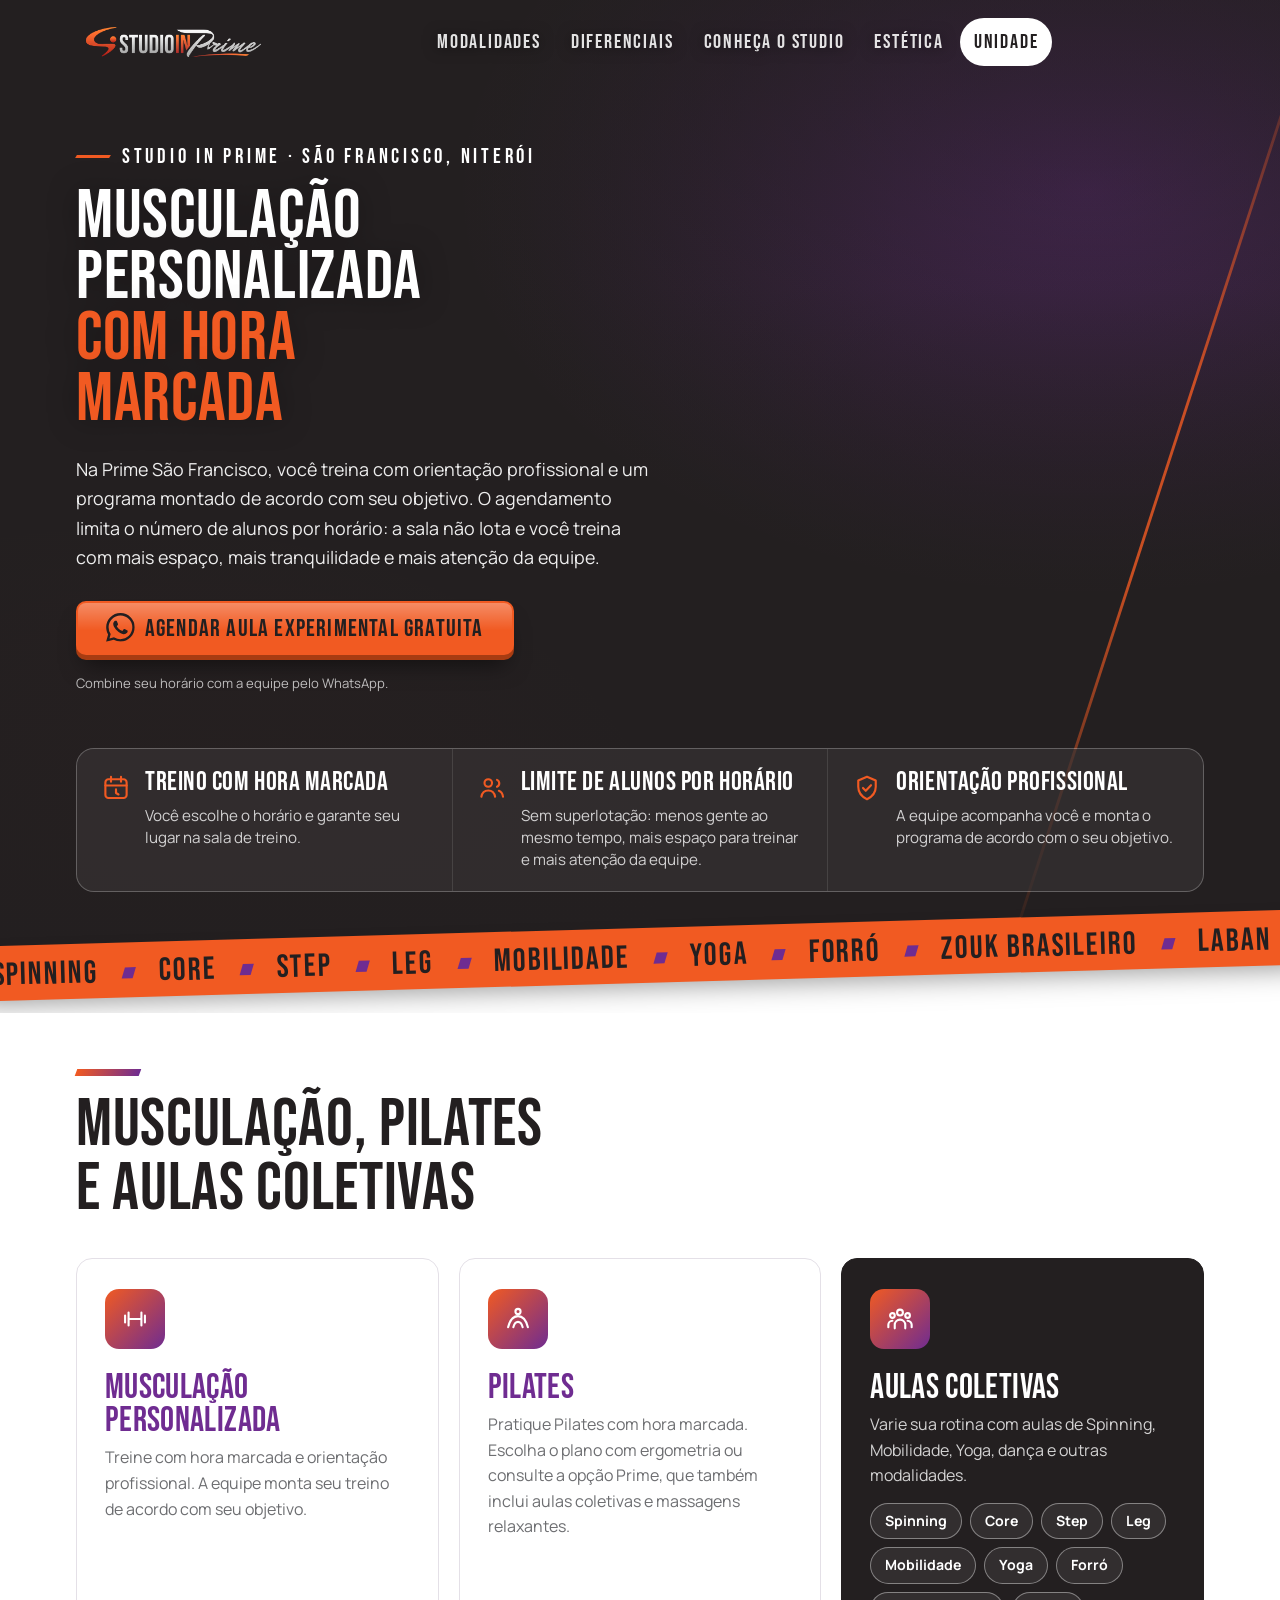
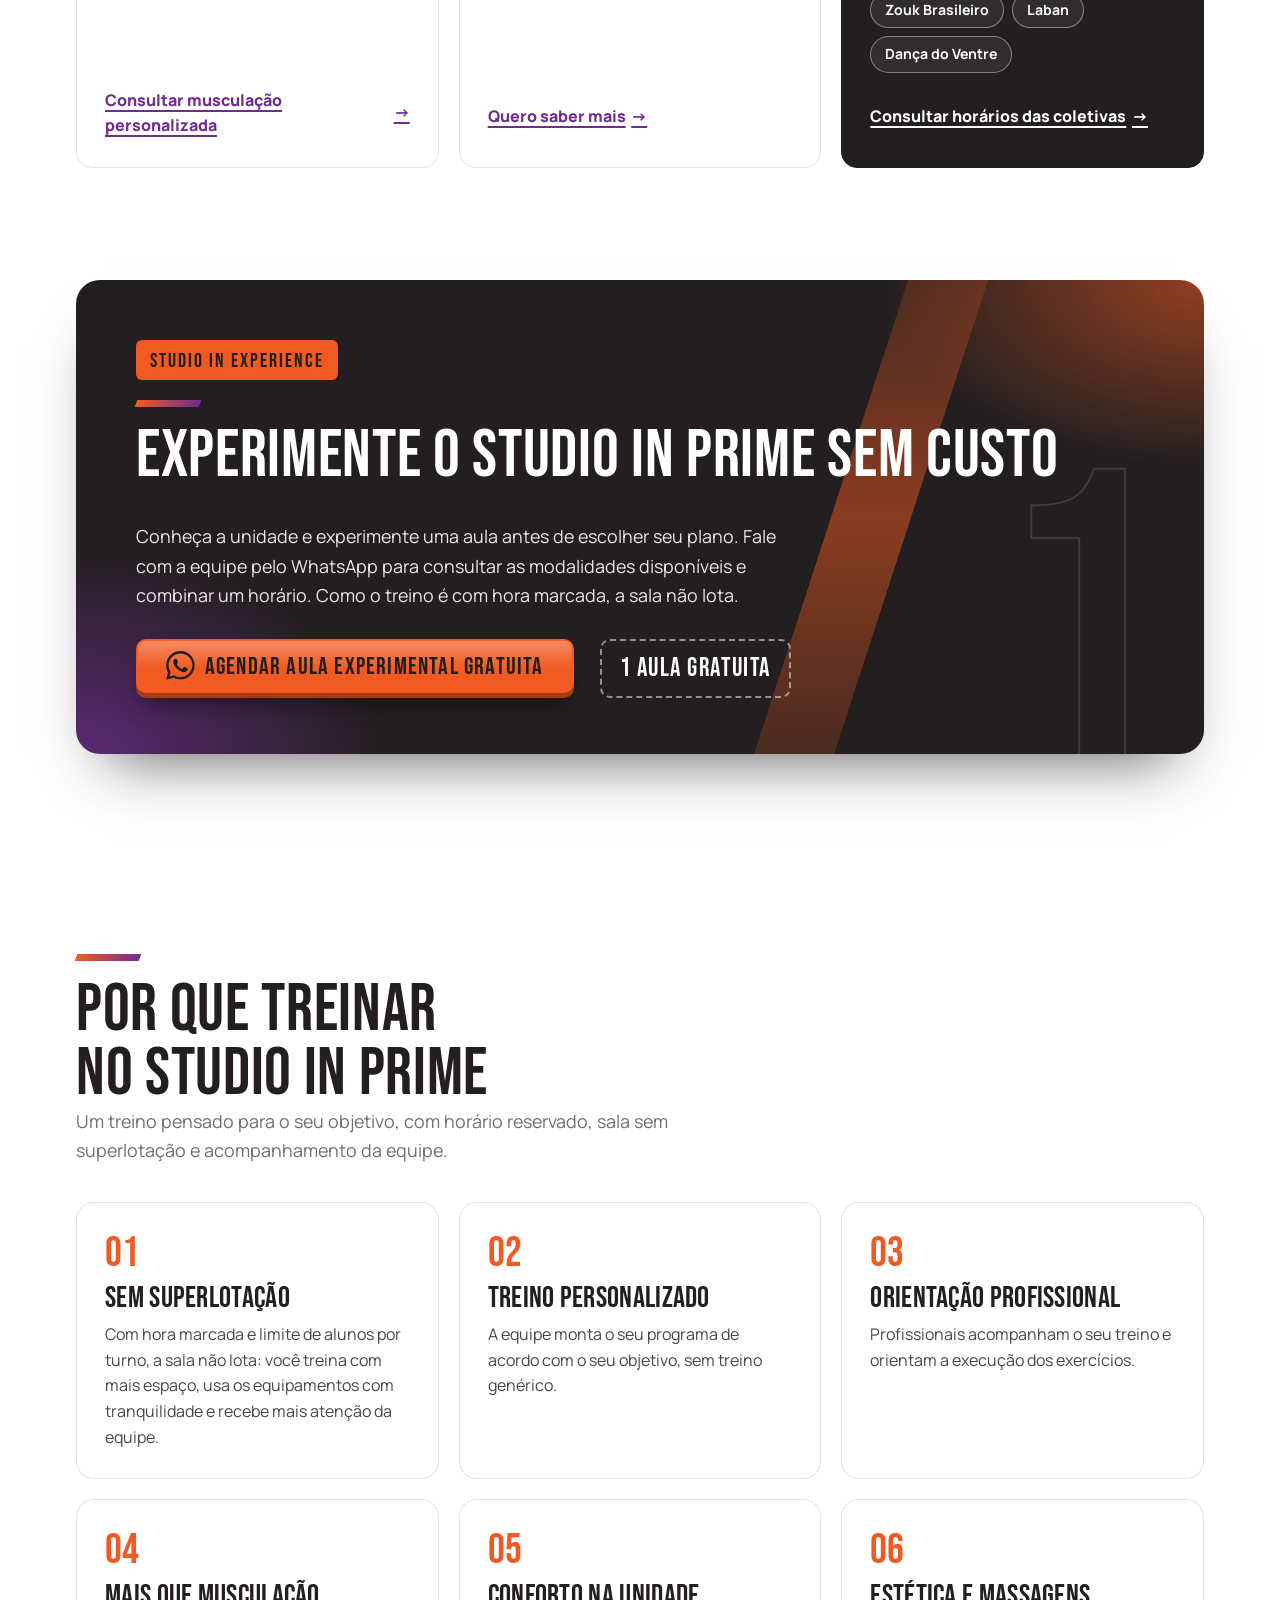
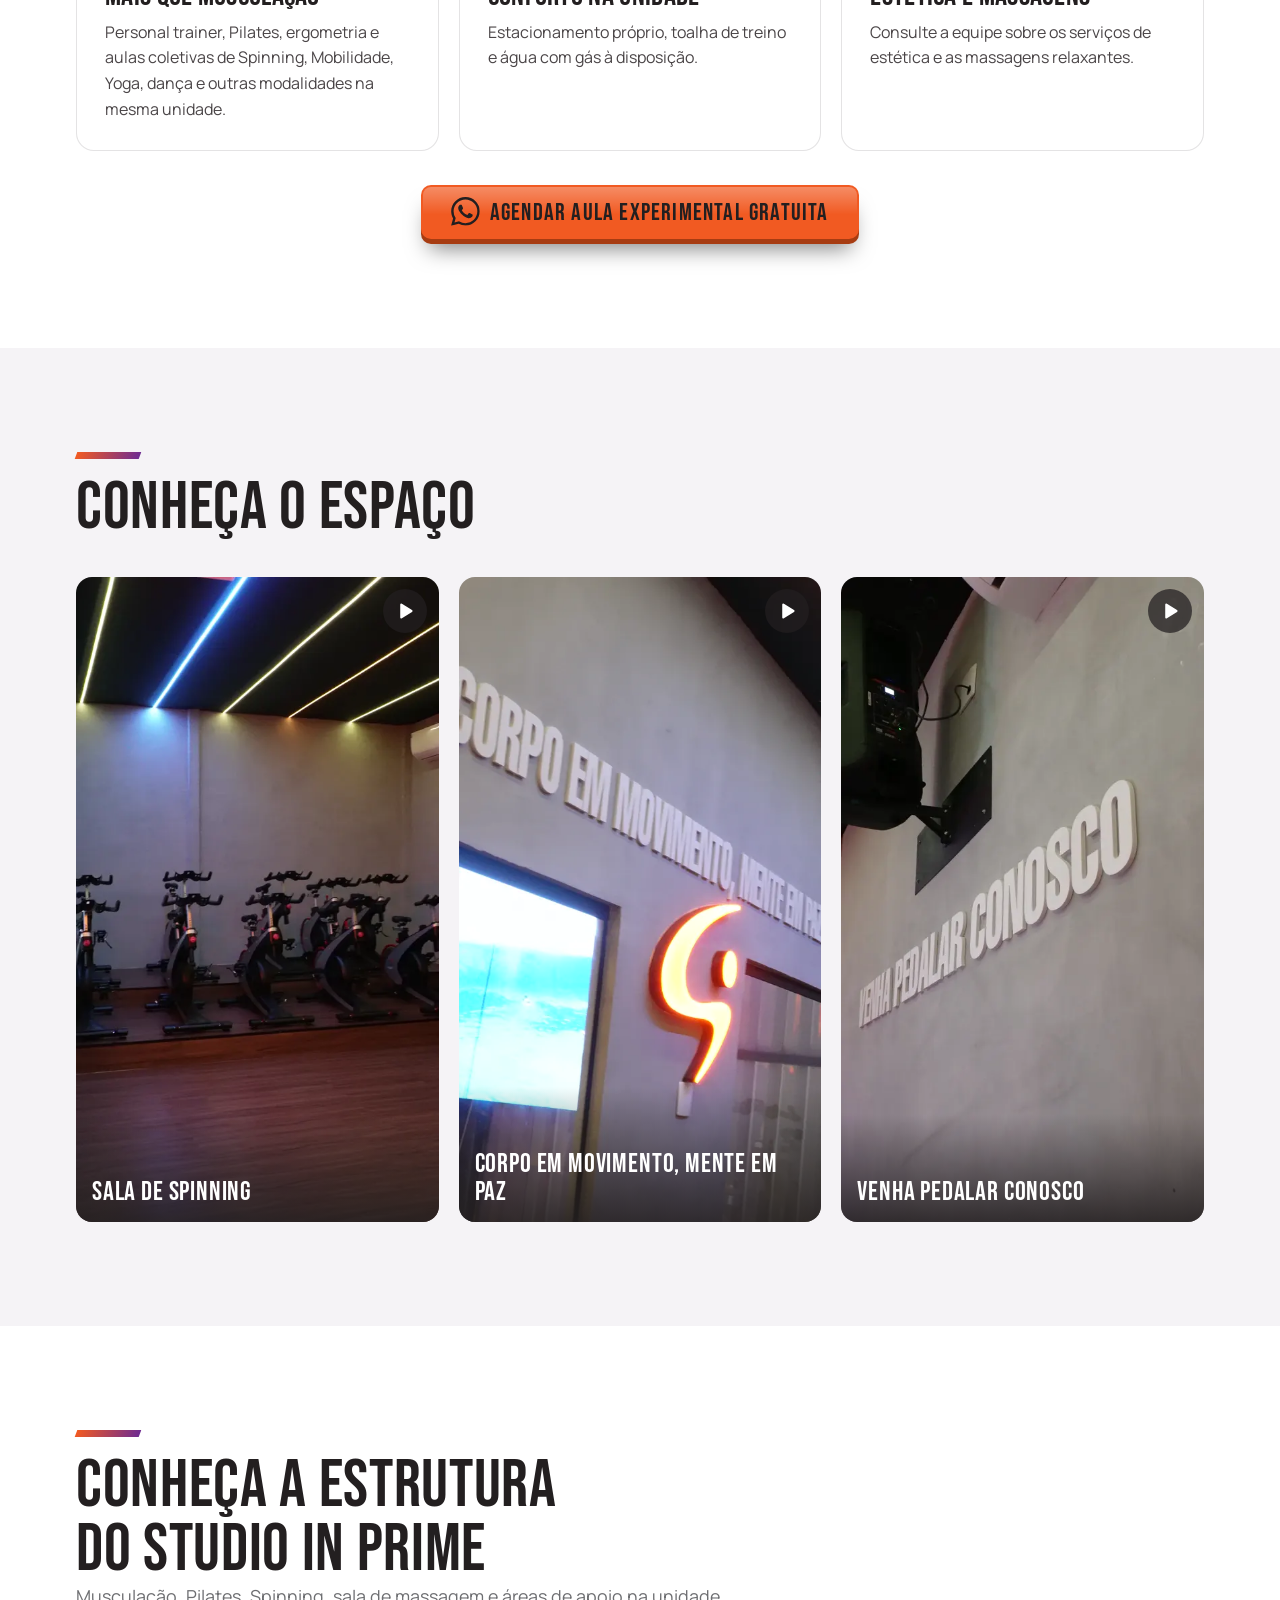
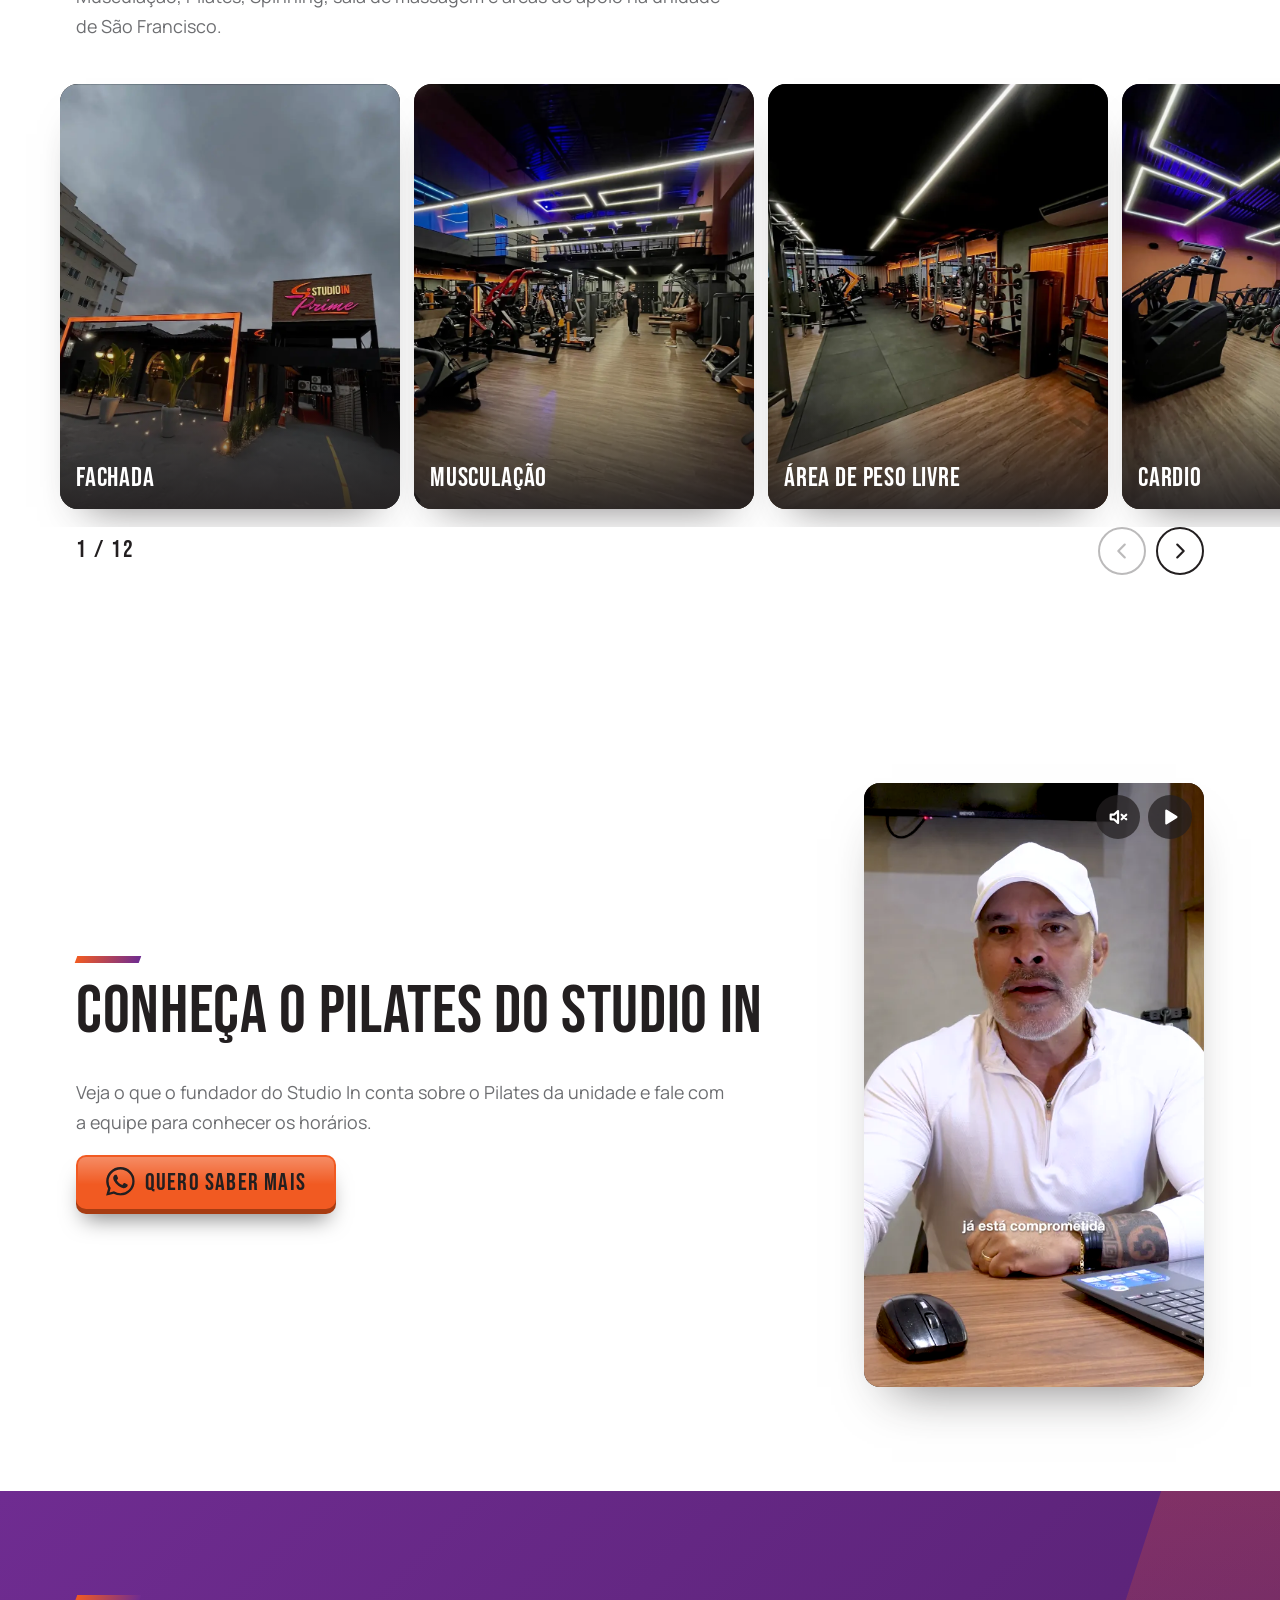
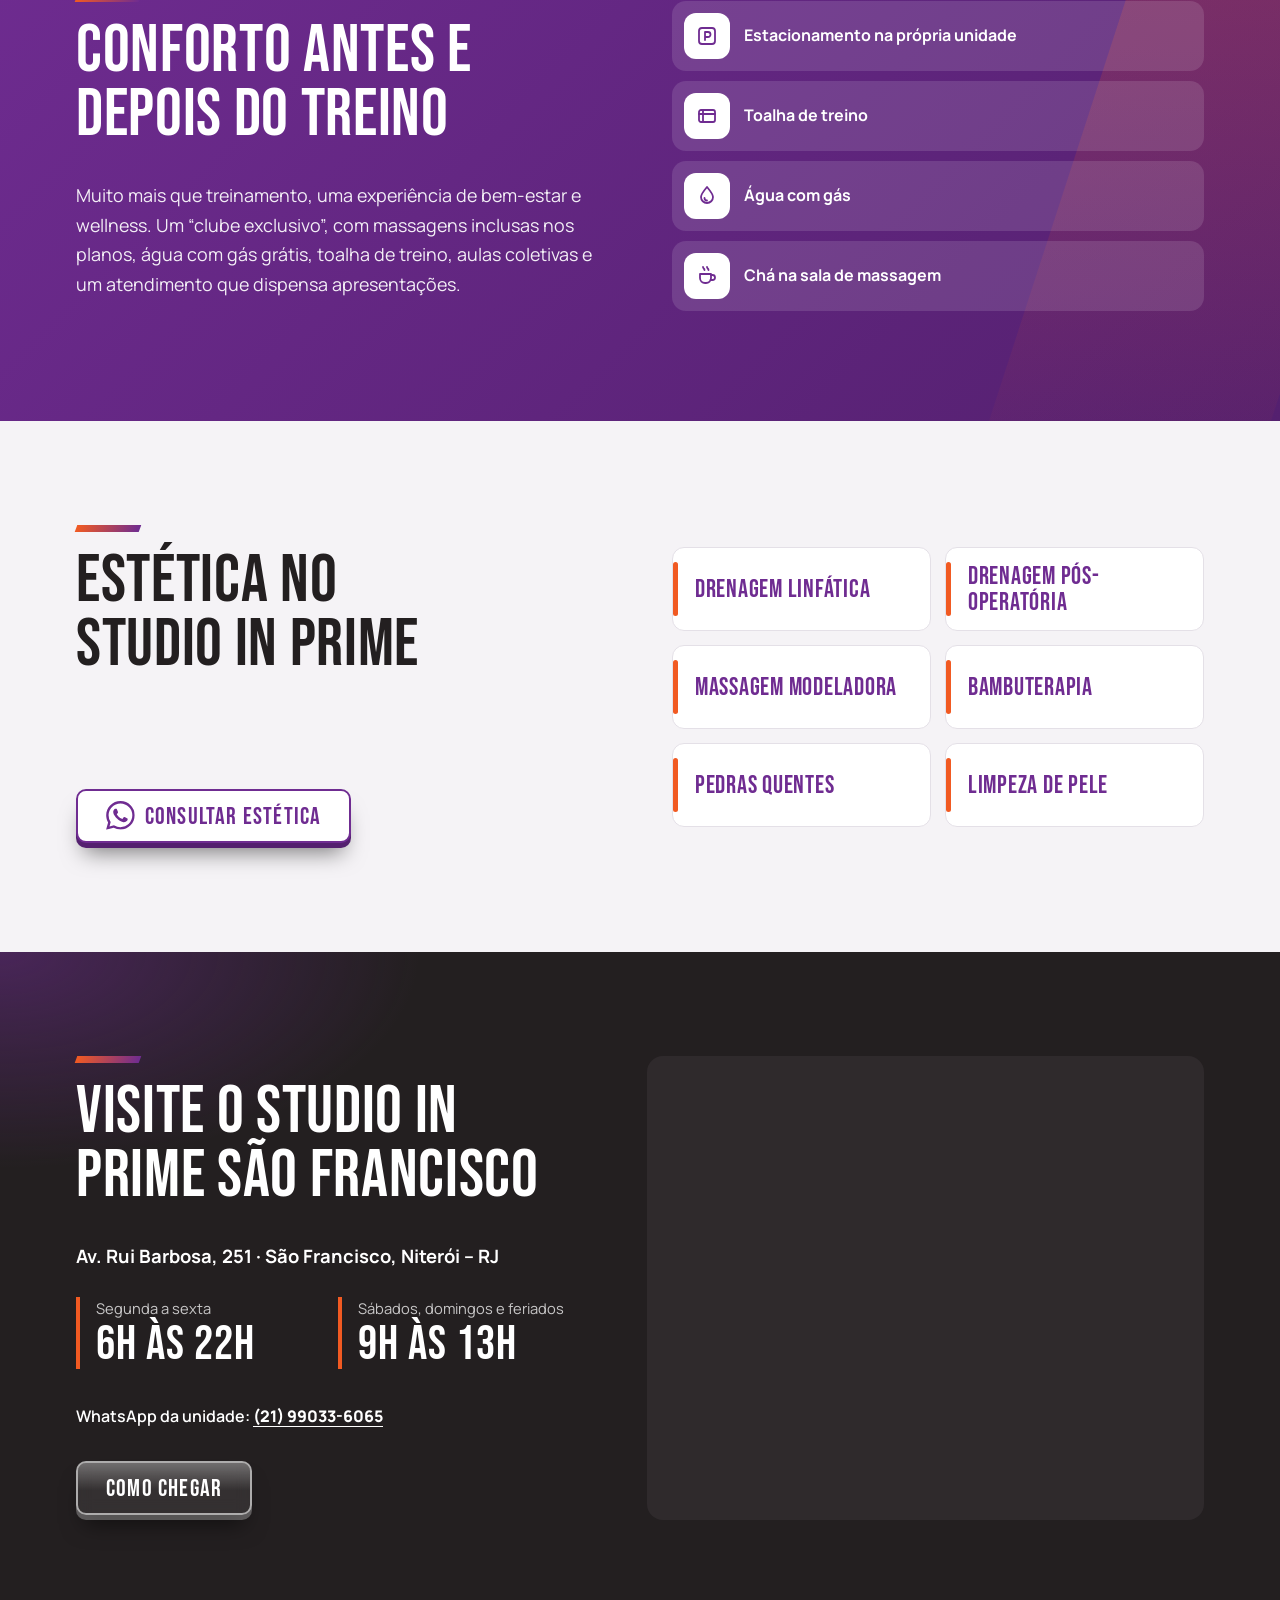
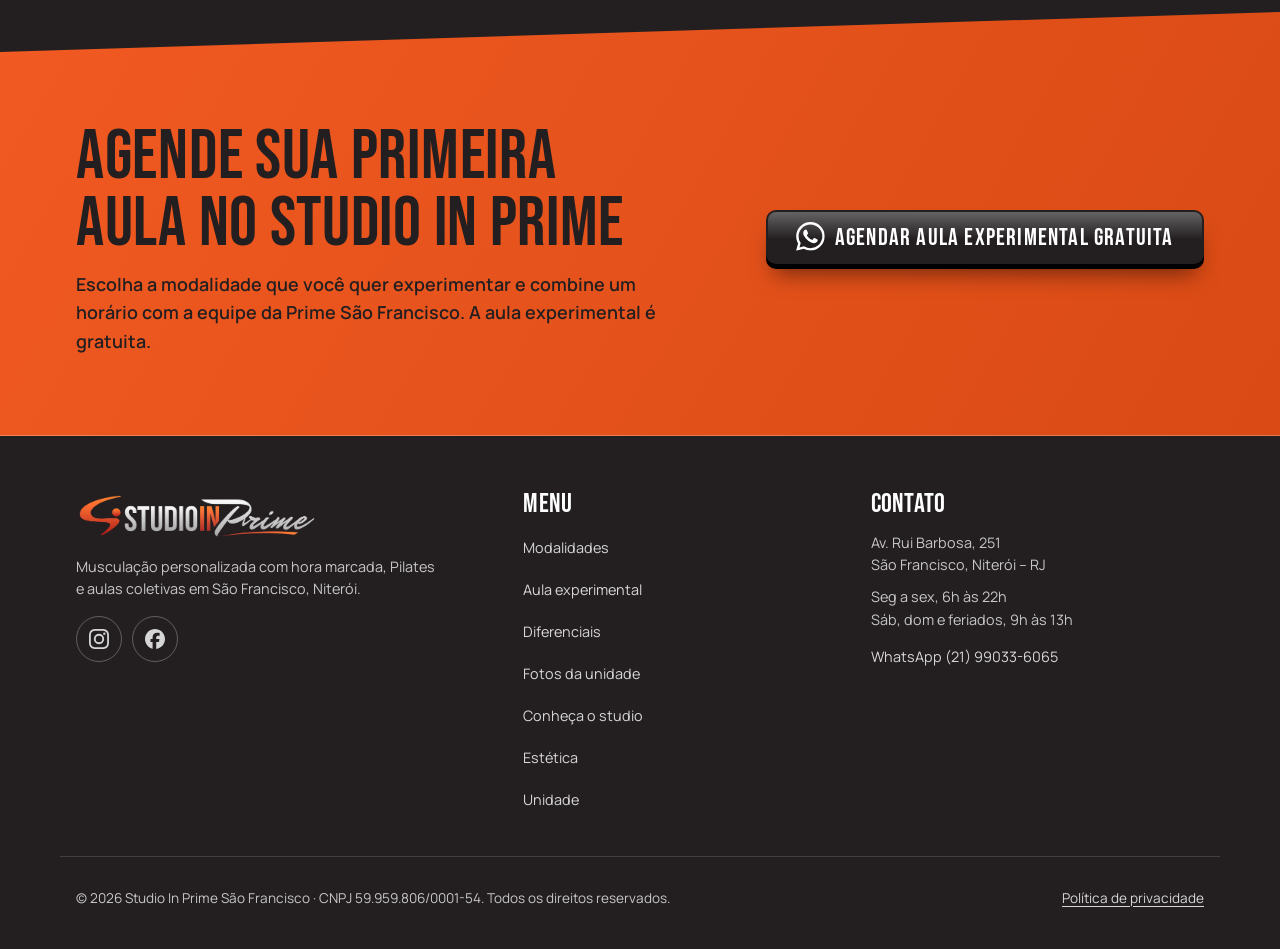
==== commit 18d9528a: "Atualiza LP: musculação com hora marcada, experimental, galeria e rodapé - Logo StudioInPrime e copy" ====
--- a/index.html
+++ b/index.html
@@ -6,28 +6,28 @@
 <head>
   <meta charset="utf-8">
   <meta name="viewport" content="width=device-width, initial-scale=1">
-  <title>Studio In Prime São Francisco | Personal Trainer e Pilates em Niterói</title>
-  <meta name="description" content="Personal Trainer e Pilates em São Francisco, Niterói. Pilates com ergometria ou Plano Prime com aulas coletivas e duas massagens relaxantes por mês. Consulte os planos no WhatsApp.">
+  <title>Musculação e Pilates em Niterói | Studio In Prime São Francisco</title>
+  <meta name="description" content="Musculação personalizada com hora marcada, Pilates e aulas coletivas em São Francisco, Niterói. Agende sua aula experimental gratuita pelo WhatsApp.">
   <meta name="author" content="Feito por Michel Brotherhood">
   <meta name="theme-color" content="#231f20">
   <meta property="og:type" content="website">
   <meta property="og:locale" content="pt_BR">
-  <meta property="og:title" content="Studio In Prime São Francisco | Personal Trainer e Pilates">
-  <meta property="og:description" content="Pilates com ergometria ou Plano Prime com coletivas e massagens relaxantes. Av. Rui Barbosa, 251, São Francisco, Niterói.">
+  <meta property="og:title" content="Musculação e Pilates em Niterói | Studio In Prime São Francisco">
+  <meta property="og:description" content="Musculação personalizada com hora marcada, Pilates e aulas coletivas em São Francisco, Niterói. Agende sua aula experimental gratuita pelo WhatsApp.">
   <link rel="preconnect" href="https://fonts.googleapis.com">
   <link rel="preconnect" href="https://fonts.gstatic.com" crossorigin>
   <link href="https://fonts.googleapis.com/css2?family=Bebas+Neue&family=Manrope:wght@400;500;600;700;800&display=swap" rel="stylesheet">
   <link rel="icon" type="image/png" sizes="48x48" href="assets/favicon-48.png">
   <link rel="icon" type="image/png" sizes="192x192" href="assets/favicon-192.png">
   <link rel="apple-touch-icon" href="assets/favicon-192.png">
-  <link rel="preload" as="image" href="assets/logo-escuro-360.webp">
+  <link rel="preload" as="image" href="assets/logo-escuro-640.webp">
   <link rel="stylesheet" href="styles.css">
   <script type="application/ld+json">
   {
     "@context": "https://schema.org",
     "@type": "HealthClub",
     "name": "Studio In Prime São Francisco",
-    "description": "Personal Trainer, Pilates com ergometria, aulas coletivas, massagens relaxantes e estética em São Francisco, Niterói.",
+    "description": "Musculação personalizada com hora marcada, Pilates, aulas coletivas e estética em São Francisco, Niterói.",
     "telephone": "+5521990336065",
     "address": {
       "@type": "PostalAddress",
@@ -46,51 +46,67 @@
 </head>
 <body>
 
-<svg width="0" height="0" style="position:absolute" aria-hidden="true" focusable="false"><symbol id="i-wa" viewBox="0 0 24 24"><path d="M17.472 14.382c-.297-.149-1.758-.867-2.03-.967-.273-.099-.471-.148-.67.15-.197.297-.767.966-.94 1.164-.173.199-.347.223-.644.075-.297-.15-1.255-.463-2.39-1.475-.883-.788-1.48-1.761-1.653-2.059-.173-.297-.018-.458.13-.606.134-.133.298-.347.446-.52.149-.174.198-.298.298-.497.099-.198.05-.371-.025-.52-.075-.149-.669-1.612-.916-2.207-.242-.579-.487-.5-.669-.51-.173-.008-.371-.01-.57-.01-.198 0-.52.074-.792.372-.272.297-1.04 1.016-1.04 2.479 0 1.462 1.065 2.875 1.213 3.074.149.198 2.096 3.2 5.077 4.487.709.306 1.262.489 1.694.625.712.227 1.36.195 1.871.118.571-.085 1.758-.719 2.006-1.413.248-.694.248-1.289.173-1.413-.074-.124-.272-.198-.57-.347m-5.421 7.403h-.004a9.87 9.87 0 01-5.031-1.378l-.361-.214-3.741.982.998-3.648-.235-.374a9.86 9.86 0 01-1.51-5.26c.001-5.45 4.436-9.884 9.888-9.884 2.64 0 5.122 1.03 6.988 2.898a9.825 9.825 0 012.893 6.994c-.003 5.45-4.437 9.884-9.885 9.884m8.413-18.297A11.815 11.815 0 0012.05 0C5.495 0 .16 5.335.157 11.892c0 2.096.547 4.142 1.588 5.945L.057 24l6.305-1.654a11.882 11.882 0 005.683 1.448h.005c6.554 0 11.89-5.335 11.893-11.893a11.821 11.821 0 00-3.48-8.413Z"/></symbol></svg>
+<svg width="0" height="0" style="position:absolute" aria-hidden="true" focusable="false"><symbol id="i-ig" viewBox="0 0 24 24"><path d="M7.0301.084c-1.2768.0602-2.1487.264-2.911.5634-.7888.3075-1.4575.72-2.1228 1.3877-.6652.6677-1.075 1.3368-1.3802 2.127-.2954.7638-.4956 1.6365-.552 2.914-.0564 1.2775-.0689 1.6882-.0626 4.947.0062 3.2586.0206 3.6671.0825 4.9473.061 1.2765.264 2.1482.5635 2.9107.308.7889.72 1.4573 1.388 2.1228.6679.6655 1.3365 1.0743 2.1285 1.38.7632.295 1.6361.4961 2.9134.552 1.2773.056 1.6884.069 4.9462.0627 3.2578-.0062 3.668-.0207 4.9478-.0814 1.28-.0607 2.147-.2652 2.9098-.5633.7889-.3086 1.4578-.72 2.1228-1.3881.665-.6682 1.0745-1.3378 1.3795-2.1284.2957-.7632.4966-1.636.552-2.9124.056-1.2809.0692-1.6898.063-4.948-.0063-3.2583-.021-3.6668-.0817-4.9465-.0607-1.2797-.264-2.1487-.5633-2.9117-.3084-.7889-.72-1.4568-1.3876-2.1228C21.2982 1.33 20.628.9208 19.8378.6165 19.074.321 18.2017.1197 16.9244.0645 15.6471.0093 15.236-.005 11.977.0014 8.718.0076 8.31.0215 7.0301.0839m.1402 21.6932c-1.17-.0509-1.8053-.2453-2.2287-.408-.5606-.216-.96-.4771-1.3819-.895-.422-.4178-.6811-.8186-.9-1.378-.1644-.4234-.3624-1.058-.4171-2.228-.0595-1.2645-.072-1.6442-.079-4.848-.007-3.2037.0053-3.583.0607-4.848.05-1.169.2456-1.805.408-2.2282.216-.5613.4762-.96.895-1.3816.4188-.4217.8184-.6814 1.3783-.9003.423-.1651 1.0575-.3614 2.227-.4171 1.2655-.06 1.6447-.072 4.848-.079 3.2033-.007 3.5835.005 4.8495.0608 1.169.0508 1.8053.2445 2.228.408.5608.216.96.4754 1.3816.895.4217.4194.6816.8176.9005 1.3787.1653.4217.3617 1.056.4169 2.2263.0602 1.2655.0739 1.645.0796 4.848.0058 3.203-.0055 3.5834-.061 4.848-.051 1.17-.245 1.8055-.408 2.2294-.216.5604-.4763.96-.8954 1.3814-.419.4215-.8181.6811-1.3783.9-.4224.1649-1.0577.3617-2.2262.4174-1.2656.0595-1.6448.072-4.8493.079-3.2045.007-3.5825-.006-4.848-.0608M16.953 5.5864A1.44 1.44 0 1 0 18.39 4.144a1.44 1.44 0 0 0-1.437 1.4424M5.8385 12.012c.0067 3.4032 2.7706 6.1557 6.173 6.1493 3.4026-.0065 6.157-2.7701 6.1506-6.1733-.0065-3.4032-2.771-6.1565-6.174-6.1498-3.403.0067-6.156 2.771-6.1496 6.1738M8 12.0077a4 4 0 1 1 4.008 3.9921A3.9996 3.9996 0 0 1 8 12.0077"/></symbol><symbol id="i-fb" viewBox="0 0 24 24"><path d="M9.101 23.691v-7.98H6.627v-3.667h2.474v-1.58c0-4.085 1.848-5.978 5.858-5.978.401 0 .955.042 1.468.103a8.68 8.68 0 0 1 1.141.195v3.325a8.623 8.623 0 0 0-.653-.036 26.805 26.805 0 0 0-.733-.009c-.707 0-1.259.096-1.675.309a1.686 1.686 0 0 0-.679.622c-.258.42-.374.995-.374 1.752v1.297h3.919l-.386 2.103-.287 1.564h-3.246v8.245C19.396 23.238 24 18.179 24 12.044c0-6.627-5.373-12-12-12s-12 5.373-12 12c0 5.628 3.874 10.35 9.101 11.647Z"/></symbol><symbol id="i-wa" viewBox="0 0 24 24"><path d="M17.472 14.382c-.297-.149-1.758-.867-2.03-.967-.273-.099-.471-.148-.67.15-.197.297-.767.966-.94 1.164-.173.199-.347.223-.644.075-.297-.15-1.255-.463-2.39-1.475-.883-.788-1.48-1.761-1.653-2.059-.173-.297-.018-.458.13-.606.134-.133.298-.347.446-.52.149-.174.198-.298.298-.497.099-.198.05-.371-.025-.52-.075-.149-.669-1.612-.916-2.207-.242-.579-.487-.5-.669-.51-.173-.008-.371-.01-.57-.01-.198 0-.52.074-.792.372-.272.297-1.04 1.016-1.04 2.479 0 1.462 1.065 2.875 1.213 3.074.149.198 2.096 3.2 5.077 4.487.709.306 1.262.489 1.694.625.712.227 1.36.195 1.871.118.571-.085 1.758-.719 2.006-1.413.248-.694.248-1.289.173-1.413-.074-.124-.272-.198-.57-.347m-5.421 7.403h-.004a9.87 9.87 0 01-5.031-1.378l-.361-.214-3.741.982.998-3.648-.235-.374a9.86 9.86 0 01-1.51-5.26c.001-5.45 4.436-9.884 9.888-9.884 2.64 0 5.122 1.03 6.988 2.898a9.825 9.825 0 012.893 6.994c-.003 5.45-4.437 9.884-9.885 9.884m8.413-18.297A11.815 11.815 0 0012.05 0C5.495 0 .16 5.335.157 11.892c0 2.096.547 4.142 1.588 5.945L.057 24l6.305-1.654a11.882 11.882 0 005.683 1.448h.005c6.554 0 11.89-5.335 11.893-11.893a11.821 11.821 0 00-3.48-8.413Z"/></symbol></svg>
 
 <a class="skip" href="#topo">Ir para o conteúdo</a>
+<div class="progress" id="progress" aria-hidden="true"></div>
 
 <header class="topbar" id="topbar">
   <div class="topbar__in">
     <a class="brand" href="#topo" aria-label="Studio In Prime São Francisco">
-      <img src="assets/logo-escuro-360.webp" width="360" height="199" alt="Studio In Prime">
+      <img src="assets/logo-escuro-640.webp" width="640" height="127" alt="Studio In Prime">
     </a>
     <nav class="nav" aria-label="Principal">
       <a href="#modalidades">Modalidades</a>
-      <a href="#planos">Planos</a>
+      <a href="#diferenciais">Diferenciais</a>
+      <a href="#dono">Conheça o studio</a>
       <a href="#estetica">Estética</a>
       <a href="#unidade">Unidade</a>
     </nav>
     <p class="status" id="status" hidden><span class="status__dot" aria-hidden="true"></span><span id="status-txt"></span></p>
-    <a class="btn btn--small btn--wa" href="https://wa.me/5521990336065?text=Ol%C3%A1!%20Quero%20consultar%20os%20planos%20do%20Studio%20In%20Prime%20S%C3%A3o%20Francisco." data-cta="topbar" target="_blank" rel="noopener"><svg class="i-wa" aria-hidden="true"><use href="#i-wa"/></svg><span><span class="lbl-long">Consultar </span>planos</span></a>
+    <a class="btn btn--small btn--wa" href="https://wa.me/5521990336065?text=Ol%C3%A1%21%20Quero%20agendar%20uma%20aula%20experimental%20gratuita%20na%20unidade%20Studio%20In%20Prime%20S%C3%A3o%20Francisco.%20Quais%20hor%C3%A1rios%20est%C3%A3o%20dispon%C3%ADveis%3F" data-cta="topbar" aria-label="Agendar aula gratuita" target="_blank" rel="noopener"><svg class="i-wa" aria-hidden="true"><use href="#i-wa"/></svg><span class="lbl-full">Agendar aula gratuita</span><span class="lbl-short" aria-hidden="true">Aula grátis</span></a>
+    <button class="menu-btn" id="menu-btn" type="button" aria-label="Abrir menu" aria-expanded="false" aria-controls="menu"><span></span><span></span><span></span></button>
   </div>
 </header>
 
+<div class="menu" id="menu" hidden>
+  <nav class="menu__nav" aria-label="Menu">
+    <a href="#modalidades"><small>01</small>Modalidades</a>
+    <a href="#experimental"><small>02</small>Aula experimental</a>
+    <a href="#diferenciais"><small>03</small>Diferenciais</a>
+    <a href="#dono"><small>04</small>Conheça o studio</a>
+    <a href="#estetica"><small>05</small>Estética</a>
+    <a href="#unidade"><small>06</small>Unidade</a>
+  </nav>
+  <div class="menu__foot">
+    <a class="btn btn--primary btn--wa" href="https://wa.me/5521990336065?text=Ol%C3%A1%21%20Quero%20agendar%20uma%20aula%20experimental%20gratuita%20na%20unidade%20Studio%20In%20Prime%20S%C3%A3o%20Francisco.%20Quais%20hor%C3%A1rios%20est%C3%A3o%20dispon%C3%ADveis%3F" " data-cta="menu" target="_blank" rel="noopener"><svg class="i-wa" aria-hidden="true"><use href="#i-wa"/></svg><span>Agendar aula experimental gratuita</span></a>
+    <p>Seg a sex, 6h às 22h<br>Sáb, dom e feriados, 9h às 13h<br>Av. Rui Barbosa, 251 · São Francisco, Niterói</p>
+  </div>
+</div>
+
 <main id="topo">
 
   <section class="hero">
-    <div class="hero__media" aria-hidden="true">
-      <video class="hero__video" muted loop playsinline preload="metadata" data-wide="assets/video/hero-wide.mp4" data-tall="assets/video/hero-tall.mp4" poster="assets/video/hero-poster.webp"></video>
+    <div class="hero__media" aria-hidden="true" data-wide="assets/video/hero-wide.mp4,assets/video/espaco-neon.mp4,assets/video/hero-musculacao-wide.mp4,assets/video/espaco-pedalar.mp4" data-tall="assets/video/hero-tall.mp4,assets/video/espaco-neon.mp4,assets/video/hero-musculacao-tall.mp4,assets/video/espaco-pedalar.mp4">
+      <video class="hero__video" muted playsinline preload="auto" poster="assets/video/hero-poster.webp"></video>
+      <video class="hero__video" muted playsinline preload="none"></video>
       <span class="hero__shade"></span>
       <span class="hero__slash"></span>
     </div>
-    <button class="hero__pause" id="hero-pause" type="button" aria-label="Pausar vídeo de fundo"><svg viewBox="0 0 24 24" aria-hidden="true"><path class="i-pause" d="M8 5v14M16 5v14"/><path class="i-play" d="M7 5l12 7-12 7Z"/></svg></button>
     <div class="wrap hero__body">
-      <p class="eyebrow"><span class="eyebrow__bar" aria-hidden="true"></span>Studio In Prime São Francisco</p>
-      <h1>Personal Trainer e Pilates <span class="hl">em São Francisco, Niterói</span></h1>
-      <p class="lead">Escolha como quer treinar. No Studio In, você pode fazer Pilates com ergometria ou escolher o Plano Prime, que combina Personal Trainer ou Pilates com aulas coletivas e duas massagens relaxantes por mês.</p>
+      <p class="eyebrow"><span class="eyebrow__bar" aria-hidden="true"></span>Studio In Prime · São Francisco, Niterói</p>
+      <h1>Musculação personalizada <span class="hl">com hora marcada</span></h1>
+      <p class="lead">Na Prime São Francisco, você treina com orientação profissional e um programa montado de acordo com seu objetivo. O agendamento limita o número de alunos por horário: a sala não lota e você treina com mais espaço, mais tranquilidade e mais atenção da equipe.</p>
       <div class="actions">
-        <a class="btn btn--primary btn--wa" href="https://wa.me/5521990336065?text=Ol%C3%A1!%20Quero%20consultar%20os%20planos%20do%20Studio%20In%20Prime%20S%C3%A3o%20Francisco." data-cta="hero" target="_blank" rel="noopener"><svg class="i-wa" aria-hidden="true"><use href="#i-wa"/></svg><span>Consultar planos</span></a>
-        <a class="btn btn--ghost" href="#planos">Comparar planos</a>
-      </div>
-      <p class="micro">O botão abre uma conversa com a unidade no WhatsApp.</p>
+        <a class="btn btn--primary btn--wa" href="https://wa.me/5521990336065?text=Ol%C3%A1%21%20Quero%20agendar%20uma%20aula%20experimental%20gratuita%20na%20unidade%20Studio%20In%20Prime%20S%C3%A3o%20Francisco.%20Quais%20hor%C3%A1rios%20est%C3%A3o%20dispon%C3%ADveis%3F" data-cta="hero" target="_blank" rel="noopener"><svg class="i-wa" aria-hidden="true"><use href="#i-wa"/></svg><span>Agendar aula experimental gratuita</span></a>
+      </div>
+      <p class="micro">Combine seu horário com a equipe pelo WhatsApp.</p>
     </div>
     <div class="wrap hero__factswrap">
-      <ul class="facts">
-        <li><strong>1 a 5x</strong><span>por semana, no Pilates e no Personal</span></li>
-        <li><strong>10</strong><span>modalidades de aulas coletivas</span></li>
-        <li><strong>2</strong><span>massagens relaxantes por mês no Plano Prime</span></li>
-        <li><strong>6h às 22h</strong><span>de segunda a sexta</span></li>
+      <ul class="facts facts--3">
+        <li><svg viewBox="0 0 24 24" aria-hidden="true"><rect x="3.5" y="5" width="17" height="15" rx="2.500"/><path d="M3.500 10h17M8 3v4M16 3v4M12 13v3l2 1.200"/></svg><div><strong>Treino com hora marcada</strong><span>Você escolhe o horário e garante seu lugar na sala de treino.</span></div></li>
+        <li><svg viewBox="0 0 24 24" aria-hidden="true"><circle cx="9" cy="8" r="3"/><path d="M3.500 19c.6-3.200 2.800-5 5.500-5s4.900 1.800 5.500 5M16 5.500a3 3 0 0 1 0 5.500M17.500 14.200c1.800.6 3 2.200 3.300 4.800"/></svg><div><strong>Limite de alunos por horário</strong><span>Sem superlotação: menos gente ao mesmo tempo, mais espaço para treinar e mais atenção da equipe.</span></div></li>
+        <li><svg viewBox="0 0 24 24" aria-hidden="true"><path d="M12 3l7 3v5c0 4.500-2.900 8-7 10-4.100-2-7-5.500-7-10V6l7-3z"/><path d="M8.800 12l2.200 2.200 4.200-4.400"/></svg><div><strong>Orientação profissional</strong><span>A equipe acompanha você e monta o programa de acordo com o seu objetivo.</span></div></li>
       </ul>
     </div>
   </section>
@@ -111,31 +127,63 @@
   <section class="section section--first" id="modalidades">
     <div class="wrap">
       <header class="head">
-        <h2>Encontre a modalidade que combina com sua rotina</h2>
+        <h2>Musculação, Pilates e aulas coletivas</h2>
       </header>
       <div class="mods">
         <article class="mod">
           <span class="mod__icon" aria-hidden="true"><svg viewBox="0 0 24 24"><path d="M6.5 6.5v11M17.5 6.5v11M3.5 9v6M20.5 9v6M6.5 12h11"/></svg></span>
-          <h3>Personal Trainer</h3>
-          <p>Treine com acompanhamento individual e escolha quantas vezes por semana você quer ir ao studio.</p>
-          <a class="link" href="https://wa.me/5521990336065?text=Ol%C3%A1!%20Quero%20saber%20sobre%20o%20Personal%20Trainer%20do%20Studio%20In%20Prime%20S%C3%A3o%20Francisco." data-cta="mod-personal" target="_blank" rel="noopener">Consultar Personal →</a>
+          <h3>Musculação personalizada</h3>
+          <p>Treine com hora marcada e orientação profissional. A equipe monta seu treino de acordo com seu objetivo.</p>
+          <a class="link" href="https://wa.me/5521990336065?text=Ol%C3%A1%21%20Quero%20consultar%20a%20muscula%C3%A7%C3%A3o%20personalizada%20na%20unidade%20Studio%20In%20Prime%20S%C3%A3o%20Francisco." data-cta="mod-musculacao" target="_blank" rel="noopener">Consultar musculação personalizada <span class="arr" aria-hidden="true">→</span></a>
         </article>
         <article class="mod">
           <span class="mod__icon" aria-hidden="true"><svg viewBox="0 0 24 24"><circle cx="12" cy="5.5" r="2.2"/><path d="M3.5 19c1.800-7 5-9.500 8.500-9.500s6.700 2.500 8.500 9.500M8 19c.8-3 2.200-4.500 4-4.500s3.200 1.500 4 4.500"/></svg></span>
           <h3>Pilates</h3>
-          <p>Pratique Pilates e tenha acesso à ergometria. Se quiser incluir aulas coletivas e massagens relaxantes, escolha o Pilates no Plano Prime.</p>
-          <a class="link" href="https://wa.me/5521990336065?text=Ol%C3%A1!%20Quero%20saber%20sobre%20o%20Pilates%20do%20Studio%20In%20Prime%20S%C3%A3o%20Francisco." data-cta="mod-pilates" target="_blank" rel="noopener">Consultar Pilates →</a>
+          <p>Pratique Pilates com hora marcada. Escolha o plano com ergometria ou consulte a opção Prime, que também inclui aulas coletivas e massagens relaxantes.</p>
+          <a class="link" aria-label="Quero saber mais sobre o Pilates" href="https://wa.me/5521990336065?text=Ol%C3%A1!%20Quero%20saber%20sobre%20o%20Pilates%20do%20Studio%20In%20Prime%20S%C3%A3o%20Francisco." data-cta="mod-pilates" target="_blank" rel="noopener">Quero saber mais <span class="arr" aria-hidden="true">→</span></a>
         </article>
         <article class="mod mod--dark">
           <span class="mod__icon" aria-hidden="true"><svg viewBox="0 0 24 24"><circle cx="12" cy="6.500" r="2.500"/><circle cx="5.500" cy="9" r="2"/><circle cx="18.500" cy="9" r="2"/><path d="M7.500 20v-3a4.500 4.500 0 0 1 9 0v3M2 19v-2a3.500 3.500 0 0 1 3.500-3.500M22 19v-2a3.500 3.500 0 0 0-3.500-3.500"/></svg></span>
           <h3>Aulas coletivas</h3>
-          <p>Varie a semana com:</p>
+          <p>Varie sua rotina com aulas de Spinning, Mobilidade, Yoga, dança e outras modalidades.</p>
           <ul class="chips chips--light">
             <li>Spinning</li><li>Core</li><li>Step</li><li>Leg</li><li>Mobilidade</li><li>Yoga</li><li>Forró</li><li>Zouk Brasileiro</li><li>Laban</li><li>Dança do Ventre</li>
           </ul>
-          <a class="link link--light" href="https://wa.me/5521990336065?text=Ol%C3%A1!%20Quero%20ver%20os%20hor%C3%A1rios%20das%20aulas%20coletivas%20do%20Studio%20In%20Prime%20S%C3%A3o%20Francisco." data-cta="coletivas" target="_blank" rel="noopener">Ver horários das coletivas →</a>
+          <a class="link link--light" href="https://wa.me/5521990336065?text=Ol%C3%A1!%20Quero%20ver%20os%20hor%C3%A1rios%20das%20aulas%20coletivas%20do%20Studio%20In%20Prime%20S%C3%A3o%20Francisco." data-cta="coletivas" target="_blank" rel="noopener">Consultar horários das coletivas <span class="arr" aria-hidden="true">→</span></a>
         </article>
       </div>
+    </div>
+  </section>
+
+  <section class="section section--exp" id="experimental">
+    <div class="wrap">
+      <div class="exp__card">
+        <span class="exp__tag">Studio In Experience</span>
+        <h2>Experimente o Studio In Prime sem custo</h2>
+        <p class="lead">Conheça a unidade e experimente uma aula antes de escolher seu plano. Fale com a equipe pelo WhatsApp para consultar as modalidades disponíveis e combinar um horário. Como o treino é com hora marcada, a sala não lota.</p>
+        <div class="exp__row">
+          <a class="btn btn--primary btn--wa" href="https://wa.me/5521990336065?text=Ol%C3%A1%21%20Quero%20agendar%20uma%20aula%20experimental%20gratuita%20na%20unidade%20Studio%20In%20Prime%20S%C3%A3o%20Francisco.%20Quais%20hor%C3%A1rios%20est%C3%A3o%20dispon%C3%ADveis%3F" data-cta="experimental" target="_blank" rel="noopener"><svg class="i-wa" aria-hidden="true"><use href="#i-wa"/></svg><span>Agendar aula experimental gratuita</span></a>
+          <span class="exp__badge">1 aula gratuita</span>
+        </div>
+      </div>
+    </div>
+  </section>
+
+  <section class="section" id="diferenciais">
+    <div class="wrap">
+      <div class="head">
+        <h2>Por que treinar no Studio In Prime</h2>
+        <p class="lead">Um treino pensado para o seu objetivo, com horário reservado, sala sem superlotação e acompanhamento da equipe.</p>
+      </div>
+      <div class="difs">
+        <article class="dif"><span class="dif__n" aria-hidden="true">01</span><h3>Sem superlotação</h3><p>Com hora marcada e limite de alunos por turno, a sala não lota: você treina com mais espaço, usa os equipamentos com tranquilidade e recebe mais atenção da equipe.</p></article>
+        <article class="dif"><span class="dif__n" aria-hidden="true">02</span><h3>Treino personalizado</h3><p>A equipe monta o seu programa de acordo com o seu objetivo, sem treino genérico.</p></article>
+        <article class="dif"><span class="dif__n" aria-hidden="true">03</span><h3>Orientação profissional</h3><p>Profissionais acompanham o seu treino e orientam a execução dos exercícios.</p></article>
+        <article class="dif"><span class="dif__n" aria-hidden="true">04</span><h3>Mais que musculação</h3><p>Personal trainer, Pilates, ergometria e aulas coletivas de Spinning, Mobilidade, Yoga, dança e outras modalidades na mesma unidade.</p></article>
+        <article class="dif"><span class="dif__n" aria-hidden="true">05</span><h3>Conforto na unidade</h3><p>Estacionamento próprio, toalha de treino e água com gás à disposição.</p></article>
+        <article class="dif"><span class="dif__n" aria-hidden="true">06</span><h3>Estética e massagens</h3><p>Consulte a equipe sobre os serviços de estética e as massagens relaxantes.</p></article>
+      </div>
+      <div class="dif__cta"><a class="btn btn--primary btn--wa" href="https://wa.me/5521990336065?text=Ol%C3%A1%21%20Quero%20agendar%20uma%20aula%20experimental%20gratuita%20na%20unidade%20Studio%20In%20Prime%20S%C3%A3o%20Francisco.%20Quais%20hor%C3%A1rios%20est%C3%A3o%20dispon%C3%ADveis%3F" data-cta="diferenciais" target="_blank" rel="noopener"><svg class="i-wa" aria-hidden="true"><use href="#i-wa"/></svg><span>Agendar aula experimental gratuita</span></a></div>
     </div>
   </section>
 
@@ -170,17 +218,51 @@
     </div>
   </section>
 
+  <section class="section section--gal" id="galeria">
+    <div class="wrap">
+      <div class="head">
+        <h2>Conheça a estrutura do Studio In Prime</h2>
+        <p class="lead">Musculação, Pilates, Spinning, sala de massagem e áreas de apoio na unidade de São Francisco.</p>
+      </div>
+    </div>
+    <div class="gal" role="group" aria-roledescription="carrossel" aria-label="Fotos da unidade">
+      <div class="gal__track" id="gal-track" tabindex="0" aria-label="Fotos da unidade, role para os lados">
+        <figure class="gal__item" role="group" aria-roledescription="slide" aria-label="1 de 12"><img src="assets/fotos/fachada.webp" width="900" height="1121" alt="Fachada do Studio In Prime com letreiro luminoso e pórtico laranja" loading="lazy" decoding="async"><figcaption>Fachada</figcaption></figure>
+        <figure class="gal__item" role="group" aria-roledescription="slide" aria-label="2 de 12"><img src="assets/fotos/musculacao.webp" width="900" height="1121" alt="Salão de musculação com equipamentos, piso de madeira e iluminação de LED" loading="lazy" decoding="async"><figcaption>Musculação</figcaption></figure>
+        <figure class="gal__item" role="group" aria-roledescription="slide" aria-label="3 de 12"><img src="assets/fotos/peso-livre.webp" width="900" height="1121" alt="Área de peso livre com barras, anilhas e espelhos com iluminação alaranjada" loading="lazy" decoding="async"><figcaption>Área de peso livre</figcaption></figure>
+        <figure class="gal__item" role="group" aria-roledescription="slide" aria-label="4 de 12"><img src="assets/fotos/cardio.webp" width="900" height="1121" alt="Área de cardio com esteiras, bicicletas ergométricas e simulador de escada" loading="lazy" decoding="async"><figcaption>Cardio</figcaption></figure>
+        <figure class="gal__item" role="group" aria-roledescription="slide" aria-label="5 de 12"><img src="assets/fotos/sala-spinning.webp" width="900" height="1121" alt="Sala de Spinning com bicicletas em plataforma e iluminação de LED azul no teto" loading="lazy" decoding="async"><figcaption>Sala de Spinning</figcaption></figure>
+        <figure class="gal__item" role="group" aria-roledescription="slide" aria-label="6 de 12"><img src="assets/fotos/pilates-reformers.webp" width="900" height="1121" alt="Sala de Pilates com reformers de madeira, espelho iluminado e luminária de lâmpadas" loading="lazy" decoding="async"><figcaption>Pilates</figcaption></figure>
+        <figure class="gal__item" role="group" aria-roledescription="slide" aria-label="7 de 12"><img src="assets/fotos/pilates-cadillac.webp" width="900" height="1121" alt="Sala de Pilates com Cadillac, reformers, ladder barrel e espelho ao fundo" loading="lazy" decoding="async"><figcaption>Pilates com Cadillac</figcaption></figure>
+        <figure class="gal__item" role="group" aria-roledescription="slide" aria-label="8 de 12"><img src="assets/fotos/sala-massagem.webp" width="900" height="1121" alt="Sala de massagem com maca, espelho iluminado e parede em cimento queimado" loading="lazy" decoding="async"><figcaption>Sala de massagem</figcaption></figure>
+        <figure class="gal__item" role="group" aria-roledescription="slide" aria-label="9 de 12"><img src="assets/fotos/vestiario.webp" width="900" height="1121" alt="Vestiário com bancada, pia dupla, parede verde e neon roxo com o símbolo do estúdio" loading="lazy" decoding="async"><figcaption>Vestiário</figcaption></figure>
+        <figure class="gal__item" role="group" aria-roledescription="slide" aria-label="10 de 12"><img src="assets/fotos/area-apoio.webp" width="900" height="1121" alt="Área de apoio com bancada, prateleiras, cafeteira e geladeira de bebidas" loading="lazy" decoding="async"><figcaption>Área de apoio</figcaption></figure>
+        <figure class="gal__item" role="group" aria-roledescription="slide" aria-label="11 de 12"><img src="assets/fotos/corredor.webp" width="900" height="1121" alt="Corredor com parede verde e geladeira de água iluminada" loading="lazy" decoding="async"><figcaption>Corredor de acesso</figcaption></figure>
+        <figure class="gal__item" role="group" aria-roledescription="slide" aria-label="12 de 12"><img src="assets/fotos/toalhas.webp" width="900" height="1121" alt="Toalhas de treino bordadas com a marca Studio In Prime" loading="lazy" decoding="async"><figcaption>Toalhas de treino</figcaption></figure>
+      </div>
+      <div class="wrap gal__bar">
+        <span class="gal__count" id="gal-count" aria-live="off">1 / 12</span>
+        <div class="gal__nav">
+          <button class="gal__btn" id="gal-prev" type="button" aria-label="Foto anterior" aria-controls="gal-track"><svg viewBox="0 0 24 24" aria-hidden="true"><path d="M15 5l-7 7 7 7"/></svg></button>
+          <button class="gal__btn" id="gal-next" type="button" aria-label="Próxima foto" aria-controls="gal-track"><svg viewBox="0 0 24 24" aria-hidden="true"><path d="M9 5l7 7-7 7"/></svg></button>
+        </div>
+      </div>
+    </div>
+  </section>
+
   <section class="section" id="dono">
     <div class="wrap dono">
       <div class="dono__copy">
-        <h2>Uma palavra do dono</h2>
-        <p class="lead">Assista à mensagem do dono do Studio In sobre o Pilates e tire suas dúvidas com a equipe no WhatsApp.</p>
-        <a class="btn btn--wa btn--primary" href="https://wa.me/5521990336065?text=Ol%C3%A1!%20Assisti%20ao%20v%C3%ADdeo%20e%20quero%20saber%20mais%20sobre%20o%20Pilates%20do%20Studio%20In%20Prime%20S%C3%A3o%20Francisco." data-cta="dono" target="_blank" rel="noopener"><svg class="i-wa" aria-hidden="true"><use href="#i-wa"/></svg><span>Falar sobre Pilates</span></a>
-      </div>
-      <div class="dono__video">
-        <video controls playsinline preload="none" width="540" height="960" poster="assets/video/mensagem-dono.webp" data-track="mensagem-dono" aria-label="Mensagem do dono do Studio In sobre o Pilates">
+        <h2>Conheça o Pilates do Studio In</h2>
+        <p class="lead">Veja o que o fundador do Studio In conta sobre o Pilates da unidade e fale com a equipe para conhecer os horários.</p>
+        <a aria-label="Quero saber mais sobre o Pilates pelo WhatsApp" class="btn btn--wa btn--primary" href="https://wa.me/5521990336065?text=Ol%C3%A1!%20Assisti%20ao%20v%C3%ADdeo%20e%20quero%20saber%20mais%20sobre%20o%20Pilates%20do%20Studio%20In%20Prime%20S%C3%A3o%20Francisco." data-cta="dono" target="_blank" rel="noopener"><svg class="i-wa" aria-hidden="true"><use href="#i-wa"/></svg><span>Quero saber mais</span></a>
+      </div>
+      <div class="dono__video reel">
+        <video muted loop playsinline preload="metadata" width="540" height="960" poster="assets/video/mensagem-dono.webp" data-track="mensagem-dono" aria-label="Mensagem do fundador do Studio In sobre o Pilates (sem som; use o botão para ativar o áudio)">
           <source src="assets/video/mensagem-dono.mp4" type="video/mp4">
         </video>
+        <button class="reel__btn" type="button" aria-label="Pausar vídeo"><svg viewBox="0 0 24 24" aria-hidden="true"><path class="i-pause" d="M8 5v14M16 5v14"/><path class="i-play" d="M8 5l11 7-11 7z"/></svg></button>
+        <button class="reel__btn reel__snd" type="button" aria-label="Ativar som" aria-pressed="false"><svg viewBox="0 0 24 24" aria-hidden="true"><path d="M4 9.5v5h3.5L12 18.5v-13L7.5 9.5Z"/><path class="i-on" d="M15.5 9a4.5 4.5 0 0 1 0 6M18 6.5a8 8 0 0 1 0 11"/><path class="i-off" d="M16 9.5l5 5M21 9.5l-5 5"/></svg></button>
       </div>
     </div>
   </section>
@@ -188,28 +270,27 @@
   <section class="section section--purple" id="conforto">
     <div class="wrap conforto">
       <div class="conforto__copy">
-        <h2>O conforto começa antes do treino</h2>
-        <p class="lead">Estacione na própria unidade e tenha toalha de treino e água com gás à disposição. Se você escolher o Plano Prime, pode aproveitar duas massagens relaxantes por mês. A sala de massagem também oferece chá.</p>
+        <h2>Conforto antes e depois do treino</h2>
+        <p class="lead">Muito mais que treinamento, uma experiência de bem-estar e wellness. Um “clube exclusivo”, com massagens inclusas nos planos, água com gás grátis, toalha de treino, aulas coletivas e um atendimento que dispensa apresentações.</p>
       </div>
       <ul class="amen">
         <li><span aria-hidden="true"><svg viewBox="0 0 24 24"><rect x="4" y="4" width="16" height="16" rx="3"/><path d="M10 16V8h3a2.500 2.500 0 0 1 0 5h-3"/></svg></span>Estacionamento na própria unidade</li>
         <li><span aria-hidden="true"><svg viewBox="0 0 24 24"><rect x="4" y="6" width="16" height="12" rx="2"/><path d="M4 10h16M8 6v12"/></svg></span>Toalha de treino</li>
         <li><span aria-hidden="true"><svg viewBox="0 0 24 24"><path d="M12 3c3.500 4.200 6 7 6 10a6 6 0 0 1-12 0c0-3 2.500-5.800 6-10z"/><path d="M9.500 14a2.500 2.500 0 0 0 2.500 2.500"/></svg></span>Água com gás</li>
         <li><span aria-hidden="true"><svg viewBox="0 0 24 24"><path d="M5 10h11v4a5 5 0 0 1-5 5h-1a5 5 0 0 1-5-5v-4z"/><path d="M16 11h1.500a2.500 2.500 0 0 1 0 5H15.500M8 3c0 1.500 1.500 1.500 1.500 3M12 3c0 1.500 1.500 1.500 1.500 3"/></svg></span>Chá na sala de massagem</li>
-        <li class="amen__prime"><span aria-hidden="true"><svg viewBox="0 0 24 24"><ellipse cx="12" cy="17" rx="6" ry="2.800"/><ellipse cx="12" cy="11.500" rx="4.500" ry="2.200"/><ellipse cx="12" cy="7" rx="3" ry="1.700"/></svg></span>Duas massagens relaxantes por mês <b>Plano Prime</b></li>
       </ul>
     </div>
   </section>
 
-  <section class="section" id="planos">
+  <section class="section" id="planos" hidden>
     <div class="wrap">
       <header class="head">
-        <h2>Compare os planos</h2>
+        <h2>Compare os planos do Studio In Prime</h2>
       </header>
       <div class="plans">
         <article class="plan">
           <h3>Pilates + Ergometria</h3>
-          <p class="plan__lead">Pilates na frequência que você escolher, com acesso à ergometria.</p>
+          <p class="plan__lead">Pratique Pilates na frequência que você escolher, com acesso à ergometria.</p>
           <ul class="checks">
             <li class="yes"><i aria-hidden="true"></i>Pilates na frequência que você escolher</li>
             <li class="yes"><i aria-hidden="true"></i>Ergometria</li>
@@ -221,9 +302,9 @@
         <article class="plan plan--featured">
           <span class="plan__tag">Plano completo</span>
           <h3>Plano Prime</h3>
-          <p class="plan__lead">Escolha entre Personal Trainer e Pilates. O plano inclui ergometria, aulas coletivas e duas massagens relaxantes por mês.</p>
+          <p class="plan__lead">Escolha entre musculação personalizada e Pilates. O plano inclui ergometria, aulas coletivas e duas massagens relaxantes por mês.</p>
           <ul class="checks">
-            <li class="yes"><i aria-hidden="true"></i>Personal Trainer ou Pilates, à sua escolha</li>
+            <li class="yes"><i aria-hidden="true"></i>Musculação personalizada ou Pilates, à sua escolha</li>
             <li class="yes"><i aria-hidden="true"></i>Ergometria</li>
             <li class="yes"><i aria-hidden="true"></i>Aulas coletivas</li>
             <li class="yes"><i aria-hidden="true"></i>Duas massagens relaxantes por mês</li>
@@ -232,10 +313,7 @@
         </article>
       </div>
       <div class="terms">
-        <ul class="chips">
-          <li>1 a 5 vezes por semana</li><li>Trimestral</li><li>Semestral</li><li>Anual</li>
-        </ul>
-        <p>As duas opções têm frequências de 1 a 5 vezes por semana e planos trimestrais, semestrais e anuais. Consulte os valores e a taxa de adesão com a equipe.</p>
+        <p><strong>De 1 a 5 vezes por semana, com opções trimestrais, semestrais e anuais. Consulte valores e taxa de adesão com a equipe.</strong></p>
       </div>
     </div>
   </section>
@@ -243,8 +321,8 @@
   <section class="section section--soft" id="estetica">
     <div class="wrap estetica">
       <div>
-        <h2>Estética no Studio In</h2>
-        <p class="lead">A unidade também oferece drenagem linfática, drenagem pós-operatória, massagem modeladora, bambuterapia, pedras quentes e limpeza de pele. Consulte a equipe sobre os serviços e horários disponíveis.</p>
+        <h2>Estética no Studio In Prime</h2>
+        <p class="lead">Consulte a equipe sobre os serviços de estética e os horários disponíveis na unidade.</p>
         <a class="btn btn--wa btn--outline" href="https://wa.me/5521990336065?text=Ol%C3%A1!%20Quero%20saber%20sobre%20os%20servi%C3%A7os%20de%20est%C3%A9tica%20do%20Studio%20In%20Prime%20S%C3%A3o%20Francisco." data-cta="estetica" target="_blank" rel="noopener"><svg class="i-wa" aria-hidden="true"><use href="#i-wa"/></svg><span>Consultar estética</span></a>
       </div>
       <ul class="services">
@@ -261,7 +339,7 @@
   <section class="section section--unit" id="unidade">
     <div class="wrap unit">
       <div class="unit__info">
-        <h2>Conheça a unidade Prime São Francisco</h2>
+        <h2>Visite o Studio In Prime São Francisco</h2>
         <address>Av. Rui Barbosa, 251 · São Francisco, Niterói – RJ</address>
         <div class="hours">
           <div><span>Segunda a sexta</span><strong>6h às 22h</strong></div>
@@ -279,24 +357,50 @@
   <section class="cta-final">
     <div class="wrap cta-final__inner">
       <div>
-        <h2>Quer saber quais horários encaixam na sua rotina?</h2>
-        <p>Fale com a equipe e consulte as opções para a modalidade que você prefere.</p>
-      </div>
-      <a class="btn btn--wa btn--dark" href="https://wa.me/5521990336065?text=Ol%C3%A1!%20Quero%20saber%20quais%20hor%C3%A1rios%20encaixam%20na%20minha%20rotina%20no%20Studio%20In%20Prime%20S%C3%A3o%20Francisco." data-cta="unidade" target="_blank" rel="noopener"><svg class="i-wa" aria-hidden="true"><use href="#i-wa"/></svg><span>Falar com a unidade</span></a>
+        <h2>Agende sua primeira aula no Studio In Prime</h2>
+        <p>Escolha a modalidade que você quer experimentar e combine um horário com a equipe da Prime São Francisco. A aula experimental é gratuita.</p>
+      </div>
+      <a class="btn btn--wa btn--dark" href="https://wa.me/5521990336065?text=Ol%C3%A1%21%20Quero%20agendar%20uma%20aula%20experimental%20gratuita%20na%20unidade%20Studio%20In%20Prime%20S%C3%A3o%20Francisco.%20Quais%20hor%C3%A1rios%20est%C3%A3o%20dispon%C3%ADveis%3F" data-cta="unidade" target="_blank" rel="noopener"><svg class="i-wa" aria-hidden="true"><use href="#i-wa"/></svg><span>Agendar aula experimental gratuita</span></a>
     </div>
   </section>
 
 </main>
 
 <footer class="footer">
-  <div class="wrap">
-    <img src="assets/logo-escuro-360.webp" width="360" height="199" alt="Studio In Prime" loading="lazy">
-    <p>Studio In Prime São Francisco · Av. Rui Barbosa, 251 · São Francisco, Niterói – RJ<br>WhatsApp (21) 99033-6065</p>
+  <div class="wrap footer__grid">
+    <div class="footer__brand">
+      <img src="assets/logo-escuro-640.webp" width="640" height="127" alt="Studio In Prime" loading="lazy">
+      <p>Musculação personalizada com hora marcada, Pilates e aulas coletivas em São Francisco, Niterói.</p>
+      <ul class="social">
+        <li><a href="https://www.instagram.com/studioin_prime/" target="_blank" rel="noopener" aria-label="Instagram do Studio In Prime"><svg aria-hidden="true"><use href="#i-ig"/></svg></a></li>
+        <li><a href="https://www.facebook.com/studioinoficial/" target="_blank" rel="noopener" aria-label="Facebook do Studio In Prime"><svg aria-hidden="true"><use href="#i-fb"/></svg></a></li>
+      </ul>
+    </div>
+    <nav class="footer__col" aria-label="Rodapé">
+      <h2>Menu</h2>
+      <a href="#modalidades">Modalidades</a>
+      <a href="#experimental">Aula experimental</a>
+      <a href="#diferenciais">Diferenciais</a>
+      <a href="#galeria">Fotos da unidade</a>
+      <a href="#dono">Conheça o studio</a>
+      <a href="#estetica">Estética</a>
+      <a href="#unidade">Unidade</a>
+    </nav>
+    <div class="footer__col">
+      <h2>Contato</h2>
+      <p>Av. Rui Barbosa, 251<br>São Francisco, Niterói – RJ</p>
+      <p>Seg a sex, 6h às 22h<br>Sáb, dom e feriados, 9h às 13h</p>
+      <a href="https://wa.me/5521990336065?text=Ol%C3%A1%21%20Quero%20agendar%20uma%20aula%20experimental%20gratuita%20na%20unidade%20Studio%20In%20Prime%20S%C3%A3o%20Francisco.%20Quais%20hor%C3%A1rios%20est%C3%A3o%20dispon%C3%ADveis%3F" target="_blank" rel="noopener" data-cta="footer">WhatsApp (21) 99033-6065</a>
+    </div>
+  </div>
+  <div class="wrap footer__legal">
+    <p>© 2026 Studio In Prime São Francisco · CNPJ 59.959.806/0001-54. Todos os direitos reservados.</p>
+    <a href="privacidade.html">Política de privacidade</a>
   </div>
 </footer>
 
-<a class="float-wa" href="https://wa.me/5521990336065?text=Ol%C3%A1!%20Quero%20consultar%20os%20planos%20do%20Studio%20In%20Prime%20S%C3%A3o%20Francisco." data-cta="float" target="_blank" rel="noopener" aria-label="Falar no WhatsApp">
-  <svg class="i-wa" aria-hidden="true"><use href="#i-wa"/></svg><span class="float-wa__txt">Falar com a unidade</span>
+<a class="float-wa" href="https://wa.me/5521990336065?text=Ol%C3%A1%21%20Quero%20agendar%20uma%20aula%20experimental%20gratuita%20na%20unidade%20Studio%20In%20Prime%20S%C3%A3o%20Francisco.%20Quais%20hor%C3%A1rios%20est%C3%A3o%20dispon%C3%ADveis%3F" data-cta="float" target="_blank" rel="noopener" aria-label="Agendar aula experimental gratuita pelo WhatsApp">
+  <svg class="i-wa" aria-hidden="true"><use href="#i-wa"/></svg><span class="float-wa__txt">Quero agendar uma aula experimental gratuita</span>
 </a>
 
 <script src="script.js" defer></script>
--- a/styles.css
+++ b/styles.css
@@ -38,7 +38,8 @@
 .topbar__in { pointer-events: auto; max-width: 1160px; margin-inline: auto; display: flex; align-items: center; gap: 14px; padding: 6px 8px 6px 18px; border-radius: 999px; background: rgba(35,31,32,.55); border: 1px solid rgba(255,255,255,.14); backdrop-filter: blur(16px) saturate(1.3); -webkit-backdrop-filter: blur(16px) saturate(1.3); transition: background .25s, box-shadow .25s, border-color .25s; }
 .topbar.is-solid .topbar__in { background: rgba(35,31,32,.94); border-color: rgba(255,255,255,.1); box-shadow: 0 14px 34px -16px rgba(0,0,0,.7); }
 .brand { display: flex; align-items: center; min-height: 44px; line-height: 0; margin-right: auto; }
-.brand img { height: 44px; width: auto; }
+.brand img { height: 30px; width: auto; transition: transform .25s, filter .25s; }
+.brand:hover img { transform: scale(1.05); filter: drop-shadow(0 0 14px rgba(241,90,34,.45)); }
 .nav { display: none; }
 .nav a { position: relative; font-family: var(--display); font-size: 1.25rem; letter-spacing: .09em; text-transform: uppercase; text-decoration: none; color: rgba(255,255,255,.88); padding: 8px 14px; border-radius: 999px; transition: color .15s, background .15s; }
 .nav a:hover { color: #fff; background: rgba(255,255,255,.1); }
@@ -50,9 +51,8 @@
 .btn--wa span { text-wrap: balance; }
 .btn--small.btn--wa { font-size: 1.25rem; padding: 8px 16px 6px 14px; }
 .btn--small.btn--wa .i-wa { margin-right: 8px; }
-@media (max-width: 479px) { .btn { font-size: 1.35rem; letter-spacing: .04em; padding-inline: 18px; } .btn--wa .i-wa { margin-right: 8px; } .brand img { height: 40px; } .topbar__in { padding-left: 14px; } }
+@media (max-width: 479px) { .btn { font-size: 1.35rem; letter-spacing: .04em; padding-inline: 18px; } .btn--wa .i-wa { margin-right: 8px; } .topbar__in { padding-left: 14px; } }
 .btn--wa .i-wa { width: 1.2em; height: 1.2em; margin: -3px 10px 0 0; flex: none; fill: currentColor; }
-.btn:active { transform: translateY(0) scale(.98); }
 
 /* Buttons */
 .btn { display: inline-flex; align-items: center; justify-content: center; min-height: 54px; padding: 10px 28px 8px; border-radius: 10px; font-family: var(--display); font-size: 1.5rem; letter-spacing: .05em; text-transform: uppercase; line-height: 1; text-decoration: none; text-align: center; border: 2px solid transparent; transition: transform .15s, background .15s, color .15s, border-color .15s; }
@@ -77,13 +77,6 @@
 .hero__video.is-ready { opacity: 1; }
 .hero__shade { position: absolute; inset: 0; background: linear-gradient(180deg, rgba(35,31,32,.55) 0%, rgba(35,31,32,.15) 30%, rgba(35,31,32,.82) 72%, var(--dark) 100%), linear-gradient(90deg, rgba(35,31,32,.78) 0%, rgba(35,31,32,.2) 70%); }
 .hero__slash { position: absolute; top: 0; bottom: 0; right: 9%; width: 3px; background: linear-gradient(180deg, transparent, var(--orange) 40%, var(--orange) 60%, transparent); transform: skewX(-18deg); opacity: .8; display: none; }
-.hero__pause { position: absolute; right: var(--gutter-r); top: calc(86px + env(safe-area-inset-top, 0px)); z-index: 2; width: 44px; height: 44px; border-radius: 50%; border: 1px solid rgba(255,255,255,.35); background: rgba(35,31,32,.5); backdrop-filter: blur(8px); color: #fff; display: none; place-items: center; cursor: pointer; }
-.hero__pause.is-on { display: grid; }
-.hero__pause svg { width: 20px; height: 20px; fill: none; stroke: currentColor; stroke-width: 2.2; stroke-linecap: round; stroke-linejoin: round; }
-.hero__pause .i-play { display: none; fill: currentColor; }
-.hero__pause.is-paused .i-play { display: block; }
-.hero__pause.is-paused .i-pause { display: none; }
-.hero__pause:hover { background: rgba(255,255,255,.18); }
 .hero > .wrap { width: 100%; }
 .hero__body { position: relative; padding-bottom: 40px; }
 .eyebrow { display: inline-flex; align-items: center; gap: 12px; font-family: var(--display); font-size: 1.3rem; letter-spacing: .18em; color: #fff; margin: 0 0 14px; text-transform: uppercase; }
@@ -228,7 +221,7 @@
 /* Footer + floating */
 .footer { padding: 36px 0 112px; background: var(--dark); color: rgba(255,255,255,.75); font-size: .9rem; }
 .footer .wrap { display: flex; flex-direction: column; align-items: flex-start; gap: 14px; }
-.footer img { height: 64px; width: auto; }
+.footer img { height: 48px; width: auto; }
 .footer p { margin: 0; }
 .float-wa { position: fixed; right: calc(16px + env(safe-area-inset-right, 0px)); bottom: calc(16px + env(safe-area-inset-bottom, 0px)); z-index: 55; display: inline-flex; align-items: center; justify-content: center; gap: 10px; min-width: 60px; height: 60px; padding: 0 16px; border-radius: 999px; background: var(--wa); color: #fff; text-decoration: none; box-shadow: 0 10px 28px rgba(0,0,0,.35); transition: transform .2s, opacity .25s; }
 .float-wa .i-wa { width: 28px; height: 28px; fill: currentColor; flex: none; }
@@ -256,11 +249,10 @@
 @media (min-width: 900px) {
   .nav { display: flex; gap: 2px; margin: 0 auto; }
   .brand { margin-right: 0; }
-  .brand img { height: 50px; }
+  .brand img { height: 40px; }
   .topbar__in { padding: 7px 8px 7px 22px; }
   .hero { padding-top: 140px; }
   .hero__body { padding-bottom: 48px; }
-  .hero__pause { top: auto; bottom: 176px; }
   .hero h1 { font-size: clamp(4.2rem, 6vw, 5.8rem); max-width: 20ch; }
   .section { padding: 104px 0; }
   .section--first { padding-top: 56px; }
@@ -281,8 +273,313 @@
   .ticker__list { flex-wrap: wrap; justify-content: center; row-gap: 4px; }
 }
 
-@media (max-width: 359px) { .lbl-long { display: none; } .eyebrow { letter-spacing: .12em; font-size: 1.15rem; } .hero h1 { font-size: 3rem; } }
+@media (max-width: 359px) { .eyebrow { letter-spacing: .12em; font-size: 1.15rem; } .hero h1 { font-size: 2.8rem; } }
 
 /* Tablets e celular deitado */
 @media (min-width: 480px) and (max-width: 899px) { .hero h1 { font-size: clamp(3.6rem, 9.5vw, 5.4rem); max-width: 20ch; } }
 @media (max-height: 520px) and (orientation: landscape) { .hero { min-height: 0; padding-top: 96px; } .hero h1 { font-size: clamp(2.6rem, 7vw, 3.6rem); max-width: 24ch; } .hero .lead { font-size: 1rem; } .hero__factswrap { padding-bottom: 56px; } }
+
+/* Mobile: vídeo mais visível e botão de pausa fora do texto */
+@media (max-width: 899px) {
+  .hero { padding-top: 140px; }
+  .hero__shade { background: linear-gradient(180deg, rgba(35,31,32,.5) 0%, rgba(35,31,32,.05) 25%, rgba(35,31,32,.68) 55%, rgba(35,31,32,.94) 80%, var(--dark) 100%); }
+}
+
+
+/* ============================================================
+   Atualização: copy de musculação/experimental, botões 3D e animações
+   ============================================================ */
+.brand img { height: 30px; }
+@media (min-width: 480px) { .brand img { height: 36px; } }
+.lbl-short { display: none; }
+@media (max-width: 479px) { .lbl-full { display: none; } .lbl-short { display: inline; } }
+
+/* Barra de progresso de rolagem */
+.progress { position: fixed; z-index: 70; top: 0; left: 0; right: 0; height: 3px; background: linear-gradient(90deg, var(--orange), var(--purple)); transform-origin: 0 50%; transform: scaleX(var(--p, 0)); pointer-events: none; }
+
+/* Botões 3D: face, borda inferior que "afunda" ao clicar, brilho e varredura de luz */
+.btn { --edge: #8f3510; --depth: 5px; position: relative; isolation: isolate; overflow: hidden; margin-bottom: var(--depth); box-shadow: 0 var(--depth) 0 var(--edge), 0 calc(var(--depth) + 12px) 22px -8px rgba(0,0,0,.5); transition: transform .12s ease, box-shadow .12s ease, background .2s, color .2s, border-color .2s; will-change: transform; }
+.btn::before { content: ""; position: absolute; inset: 0; z-index: -1; background: linear-gradient(180deg, rgba(255,255,255,.3) 0%, rgba(255,255,255,0) 55%); pointer-events: none; }
+.btn::after { content: ""; position: absolute; top: -10%; bottom: -10%; left: -70%; width: 38%; background: linear-gradient(100deg, transparent, rgba(255,255,255,.6), transparent); transform: skewX(-20deg); pointer-events: none; transition: left .65s ease; }
+.btn:hover { transform: translateY(-3px); box-shadow: 0 calc(var(--depth) + 3px) 0 var(--edge), 0 calc(var(--depth) + 18px) 28px -8px rgba(0,0,0,.55); }
+.btn:hover::after { left: 135%; }
+.btn:active { transform: translateY(var(--depth)); box-shadow: 0 0 0 var(--edge), 0 3px 8px -4px rgba(0,0,0,.5); transition-duration: .05s; }
+.btn--primary, .btn--small { --edge: #a73c12; }
+.btn--primary:hover, .btn--small:hover { background: var(--orange-hover); }
+.btn--ghost { --edge: rgba(255,255,255,.28); background: rgba(255,255,255,.08); backdrop-filter: blur(8px); -webkit-backdrop-filter: blur(8px); }
+.btn--ghost:hover { background: rgba(255,255,255,.2); }
+.btn--outline { --edge: var(--purple-d); background: #fff; }
+.btn--outline:hover { background: var(--purple); color: #fff; }
+.btn--dark { --edge: #000; }
+.btn--dark:hover { background: #17141a; }
+.plan--featured .btn--primary { --edge: #8f3510; }
+.btn--small { --depth: 4px; margin-bottom: 0; }
+.btn--small:active { transform: translateY(var(--depth)); }
+.hero .btn--primary::after, .exp .btn--primary::after { animation: sweep 5s ease-in-out infinite 2.5s; }
+@keyframes sweep { 0%, 62% { left: -70%; } 82%, 100% { left: 135%; } }
+.float-wa { --edge: #0a4f26; box-shadow: 0 5px 0 var(--edge), 0 18px 28px -8px rgba(0,0,0,.5); transition: transform .12s, box-shadow .12s, opacity .25s; }
+.float-wa:hover { transform: translateY(-3px) scale(1.04); box-shadow: 0 8px 0 var(--edge), 0 22px 32px -8px rgba(0,0,0,.55); }
+.float-wa:active { transform: translateY(5px); box-shadow: 0 0 0 var(--edge), 0 3px 8px -4px rgba(0,0,0,.5); }
+.js .float-wa:not(.is-on) { transform: translateY(18px); }
+
+/* Primeira tela: faixa com 3 diferenciais */
+.facts--3 { grid-template-columns: 1fr; }
+.facts--3 li { display: flex; align-items: center; gap: 14px; padding: 14px 18px; transition: background .25s; }
+.facts--3 li:hover { background: rgba(60,52,55,.75); }
+.facts--3 svg { flex: none; width: 30px; height: 30px; fill: none; stroke: var(--orange); stroke-width: 1.7; stroke-linecap: round; stroke-linejoin: round; transition: transform .3s; }
+.facts--3 li:hover svg { transform: scale(1.18) rotate(-6deg); }
+.facts--3 strong { margin: 0; font-size: 1.7rem; color: #fff; }
+@media (min-width: 720px) { .facts--3 { grid-template-columns: repeat(3, 1fr); } .facts--3 li { padding: 20px 24px; } .facts--3 strong { font-size: 2rem; } }
+.hero h1 { max-width: 14ch; }
+.head h2 { max-width: 20ch; }
+
+/* Seção de aula experimental */
+.section--exp { padding: 8px 0 72px; }
+.exp__card { position: relative; isolation: isolate; overflow: hidden; padding: 40px 24px 34px; border-radius: 24px; color: #fff; background: radial-gradient(520px 300px at 100% 0%, rgba(241,90,34,.55), transparent 62%), radial-gradient(520px 340px at 0% 100%, rgba(111,44,145,.75), transparent 60%), var(--dark); box-shadow: 0 34px 60px -32px rgba(35,31,32,.75); }
+.exp__card::before { content: "1"; position: absolute; z-index: -1; right: 18px; bottom: -48px; font-family: var(--display); font-size: 16rem; line-height: 1; color: transparent; -webkit-text-stroke: 2px rgba(255,255,255,.13); pointer-events: none; }
+.exp__card::after { content: ""; position: absolute; z-index: -1; top: -30%; bottom: -30%; right: 26%; width: 80px; transform: skewX(-18deg); background: linear-gradient(180deg, rgba(241,90,34,0), rgba(241,90,34,.5), rgba(241,90,34,0)); animation: drift 9s ease-in-out infinite alternate; }
+@keyframes drift { to { transform: translateX(60px) skewX(-18deg); } }
+.exp__tag { display: inline-block; margin-bottom: 20px; padding: 5px 14px 3px; border-radius: 6px; background: var(--orange); color: var(--dark); font-family: var(--display); font-size: 1.25rem; letter-spacing: .1em; text-transform: uppercase; }
+.exp h2 { max-width: 16ch; }
+.exp .lead { color: rgba(255,255,255,.9); max-width: 56ch; }
+.exp__row { display: flex; flex-wrap: wrap; align-items: center; gap: 22px 26px; margin-top: 28px; }
+.exp__badge { display: inline-flex; align-items: center; padding: 8px 18px 6px; border: 2px dashed rgba(255,255,255,.5); border-radius: 10px; font-family: var(--display); font-size: 1.6rem; letter-spacing: .06em; text-transform: uppercase; color: #fff; }
+@media (min-width: 900px) { .exp__card { padding: 60px 60px 56px; } .exp__card::before { font-size: 26rem; right: 40px; bottom: -90px; } .section--exp { padding-bottom: 96px; } }
+
+/* Planos: informação comum */
+.terms p { font-size: 1.05rem; color: var(--dark); }
+
+/* Hovers */
+.mod, .plan, .reel, .services li, .amen li, .hours > div, .chips li { transition: transform .3s cubic-bezier(.2,.7,.2,1), box-shadow .3s, border-color .3s, background .3s, color .3s; }
+.mod:hover { transform: translateY(-8px); border-color: var(--purple); box-shadow: 0 28px 44px -24px rgba(111,44,145,.45); }
+.mod--dark:hover { border-color: var(--orange); box-shadow: 0 28px 44px -20px rgba(241,90,34,.45); }
+.mod__icon { transition: transform .35s cubic-bezier(.3,1.6,.5,1); }
+.mod:hover .mod__icon { transform: rotate(-9deg) scale(1.12); }
+.link { transition: color .2s, text-decoration-thickness .2s, text-underline-offset .2s; }
+.link:hover { text-decoration-thickness: 4px; text-underline-offset: 7px; }
+.link .arr { display: inline-block; margin-left: .35em; transition: transform .25s; }
+.link:hover .arr { transform: translateX(7px); }
+.chips--light li:hover { background: var(--orange); border-color: var(--orange); color: var(--dark); transform: translateY(-2px); }
+.plan:hover { transform: translateY(-6px); box-shadow: 0 26px 44px -26px rgba(35,31,32,.35); }
+.plan--featured:hover { box-shadow: 0 34px 56px -22px rgba(241,90,34,.75); }
+.checks li { transition: transform .2s; }
+.checks li:hover { transform: translateX(5px); }
+.services li:hover { transform: translateX(6px); background: var(--purple); color: #fff; border-color: var(--purple); box-shadow: 0 16px 28px -16px rgba(111,44,145,.6); }
+.services li::before { transition: width .25s; }
+.services li:hover::before { width: 11px; }
+.amen li:hover { transform: translateX(8px); background: rgba(255,255,255,.2); }
+.amen li > span { transition: transform .3s cubic-bezier(.3,1.6,.5,1); }
+.amen li:hover > span { transform: rotate(-8deg) scale(1.1); }
+.hours > div:hover { border-left-width: 10px; }
+.hours > div { transition: border-width .2s; }
+.reel video { transition: transform .8s cubic-bezier(.2,.7,.2,1); }
+.reel:hover video { transform: scale(1.07); }
+.reel:hover { box-shadow: 0 26px 40px -24px rgba(35,31,32,.6); }
+.dono__video { transition: transform .4s, box-shadow .4s; }
+.dono__video:hover { transform: translateY(-6px) rotate(-.6deg); box-shadow: 0 38px 56px -26px rgba(35,31,32,.7); }
+.nav a { transition: color .15s, background .15s, transform .2s; }
+.nav a:hover { transform: translateY(-1px); }
+
+/* Entrada do hero (CSS puro) */
+@keyframes rise { from { opacity: 0; transform: translateY(26px); } to { opacity: 1; transform: none; } }
+.hero__body > *, .hero__factswrap { animation: rise .8s cubic-bezier(.2,.7,.2,1) both; }
+.hero__body > :nth-child(1) { animation-delay: .1s; }
+.hero__body > :nth-child(2) { animation-delay: .22s; }
+.hero__body > :nth-child(3) { animation-delay: .36s; }
+.hero__body > :nth-child(4) { animation-delay: .48s; }
+.hero__body > :nth-child(5) { animation-delay: .6s; }
+.hero__factswrap { animation-delay: .75s; }
+
+/* Revelação ao rolar (ativada por JS; as classes saem depois da animação) */
+.rv-on .rv { opacity: 0; transform: translateY(28px); transition: opacity .8s cubic-bezier(.2,.7,.2,1), transform .8s cubic-bezier(.2,.7,.2,1); transition-delay: var(--d, 0ms); }
+.rv-on .rv.in { opacity: 1; transform: none; }
+.section h2::before { transform-origin: 0 50%; transition: transform .9s cubic-bezier(.2,.7,.2,1) .25s; }
+.rv-on h2.rv:not(.in)::before { transform: skewX(-20deg) scaleX(0); }
+
+@media (prefers-reduced-motion: reduce) {
+  .progress { display: none; }
+  .hero__body > *, .hero__factswrap { animation: none; }
+  .rv-on .rv { opacity: 1; transform: none; transition: none; }
+  .btn::after, .exp__card::after, .status__dot { animation: none !important; }
+  .btn, .btn:hover, .btn:active, .mod:hover, .plan:hover, .reel:hover video, .dono__video:hover, .services li:hover, .amen li:hover { transition: none; }
+  .mod:hover, .plan:hover, .services li:hover, .amen li:hover, .dono__video:hover { transform: none; }
+}
+
+.link { min-height: 44px; display: inline-flex; align-items: center; }
+
+.topbar .btn, .btn--small { white-space: nowrap; }
+.exp__card .lead { color: rgba(255,255,255,.9); }
+@media (max-width: 479px) { .hero h1 { font-size: clamp(3.6rem, 15vw, 5.2rem); overflow-wrap: anywhere; } }
+@media (max-width: 1179px) { .topbar .status { display: none; } }
+
+
+/* ===== Rodada 3: header sem fundo no hero, menu mobile, hero alternado, escala tipográfica ===== */
+.hero__video { transition: opacity 1.2s ease; }
+.topbar:not(.is-solid) .topbar__in { background: transparent; border-color: transparent; backdrop-filter: none; -webkit-backdrop-filter: none; }
+.topbar:not(.is-solid) .nav a:not(.is-active), .topbar:not(.is-solid) .brand { text-shadow: 0 1px 14px rgba(0,0,0,.55); }
+.menu-open .topbar .topbar__in { background: transparent !important; border-color: transparent !important; box-shadow: none !important; }
+
+.menu-btn { flex: none; width: 44px; height: 44px; margin-left: auto; display: grid; place-content: center; gap: 5px; border: 0; border-radius: 50%; background: rgba(255,255,255,.1); cursor: pointer; transition: background .2s; }
+.menu-btn:hover { background: rgba(255,255,255,.2); }
+.menu-btn span { display: block; width: 20px; height: 2px; border-radius: 2px; background: #fff; transition: transform .3s cubic-bezier(.2,.7,.2,1), opacity .2s; }
+.menu-btn[aria-expanded="true"] span:nth-child(1) { transform: translateY(7px) rotate(45deg); }
+.menu-btn[aria-expanded="true"] span:nth-child(2) { opacity: 0; }
+.menu-btn[aria-expanded="true"] span:nth-child(3) { transform: translateY(-7px) rotate(-45deg); }
+.topbar .btn--small { margin-left: auto; }
+.topbar .btn--small + .menu-btn { margin-left: 0; }
+html.menu-open, html.menu-open body { overflow: hidden; height: 100%; }
+
+.menu { position: fixed; inset: 0; z-index: 60; display: flex; flex-direction: column; justify-content: space-between; gap: 24px; padding: calc(96px + env(safe-area-inset-top, 0px)) var(--gutter-r) calc(24px + env(safe-area-inset-bottom, 0px)) var(--gutter-l); overflow-y: auto; overscroll-behavior: contain; color: #fff; background: radial-gradient(520px 340px at 100% 0%, rgba(241,90,34,.4), transparent 62%), radial-gradient(520px 380px at 0% 100%, rgba(111,44,145,.6), transparent 60%), var(--dark); opacity: 0; transform: translateY(-12px); transition: opacity .3s ease, transform .35s cubic-bezier(.2,.7,.2,1); }
+.menu[hidden] { display: none; }
+.menu.is-open { opacity: 1; transform: none; }
+.menu__nav { display: grid; }
+.menu__nav a { display: flex; align-items: baseline; gap: 16px; padding: 14px 0; border-bottom: 1px solid rgba(255,255,255,.14); font-family: var(--display); font-size: clamp(2.6rem, 11vw, 4rem); line-height: 1; text-transform: uppercase; text-decoration: none; color: #fff; opacity: 0; transform: translateX(-16px); transition: color .2s, padding-left .2s, opacity .4s, transform .4s; }
+.menu__nav a small { font-family: inherit; font-size: 1.2rem; font-weight: 800; color: var(--orange); letter-spacing: .08em; }
+.menu__nav a:hover, .menu__nav a:focus-visible { color: var(--orange); padding-left: 8px; }
+.menu.is-open .menu__nav a { opacity: 1; transform: none; }
+.menu.is-open .menu__nav a:nth-child(1) { transition-delay: .05s; } .menu.is-open .menu__nav a:nth-child(2) { transition-delay: .1s; } .menu.is-open .menu__nav a:nth-child(3) { transition-delay: .15s; } .menu.is-open .menu__nav a:nth-child(4) { transition-delay: .2s; } .menu.is-open .menu__nav a:nth-child(5) { transition-delay: .25s; }
+.menu__foot { display: grid; gap: 18px; }
+.menu__foot .btn { width: 100%; }
+.menu__foot p { font-size: 1.05rem; line-height: 1.6; color: rgba(255,255,255,.78); }
+@media (min-width: 900px) { .menu, .menu-btn { display: none !important; } }
+@media (max-width: 899px) { .topbar .status { display: none; } }
+@media (max-width: 379px) { .topbar .btn--small { display: none; } .menu-btn { margin-left: auto; } }
+
+/* Hero: botão e tipografia menores */
+.hero .btn, .exp .btn { white-space: nowrap; }
+@media (max-width: 479px) {
+  .hero .btn--primary, .exp .btn--primary, .menu .btn--primary { font-size: 1.4rem; letter-spacing: .02em; padding-inline: 14px; }
+  .hero .btn--wa .i-wa, .exp .btn--wa .i-wa, .menu .btn--wa .i-wa { width: 22px; height: 22px; margin-right: 8px; }
+  .hero h1 { font-size: clamp(3rem, 12.4vw, 4.6rem); }
+  .hero .lead { font-size: 1.02rem; }
+  .eyebrow { font-size: 1.2rem; }
+}
+@media (max-width: 359px) { .hero .btn--primary, .exp .btn--primary, .menu .btn--primary { white-space: normal; } }
+@media (min-width: 900px) { .hero h1 { font-size: clamp(4rem, 5.4vw, 5.2rem); } .hero .btn--primary { font-size: 1.5rem; } }
+.facts--3 strong { font-size: 1.5rem; }
+@media (min-width: 720px) { .facts--3 strong { font-size: 1.7rem; } }
+
+@media (prefers-reduced-motion: reduce) { .menu, .menu__nav a { transition: none; transform: none; } .menu__nav a { opacity: 1; } }
+.btn span { white-space: inherit; }
+.topbar { z-index: 65; }
+.progress { z-index: 80; }
+
+
+/* ===== Rodada 4: CTA do header só após o hero, diferenciais, caixas do hero, flutuante ===== */
+.js .topbar .btn--small { max-width: 0; padding-inline: 0; margin: 0; border-width: 0; opacity: 0; visibility: hidden; overflow: hidden; transition: max-width .45s cubic-bezier(.2,.7,.2,1), padding .45s, opacity .3s, visibility 0s .45s, transform .12s, box-shadow .12s, background .2s; }
+.js.cta-on .topbar .btn--small { max-width: 280px; padding-inline: 18px; border-width: 2px; opacity: 1; visibility: visible; transition-delay: 0s; }
+@media (max-width: 479px) { .js.cta-on .topbar .btn--small { padding-inline: 12px; } }
+.menu-open .topbar .btn--small { display: none; }
+
+.facts--3 li { align-items: flex-start; }
+.facts--3 svg { margin-top: 4px; }
+.facts--3 div { display: grid; gap: 4px; min-width: 0; }
+.facts--3 span { font-size: .95rem; line-height: 1.45; color: rgba(255,255,255,.78); }
+@media (max-width: 479px) { .facts--3 li { padding: 14px 16px; } .facts--3 span { font-size: .9rem; } }
+
+.difs { display: grid; gap: 14px; grid-template-columns: 1fr; margin-top: 8px; }
+.dif { position: relative; padding: 24px 22px 22px; border-radius: 18px; background: #fff; border: 1px solid rgba(35,31,32,.12); transition: transform .3s cubic-bezier(.2,.7,.2,1), box-shadow .3s, border-color .3s; }
+.dif:hover { transform: translateY(-6px); border-color: var(--orange); box-shadow: 0 24px 40px -24px rgba(241,90,34,.55); }
+.dif__n { display: block; margin-bottom: 10px; font-family: var(--display); font-size: 2.6rem; line-height: 1; color: var(--orange); }
+.dif h3 { font-size: 1.9rem; margin-bottom: .3em; }
+.dif p { margin: 0; color: #4a4547; }
+.dif__cta { display: flex; justify-content: center; margin-top: 34px; }
+@media (min-width: 640px) { .difs { grid-template-columns: repeat(2, 1fr); } }
+@media (min-width: 960px) { .difs { grid-template-columns: repeat(3, 1fr); gap: 20px; } .dif { padding: 30px 28px 28px; } }
+
+/* Flutuante com a frase completa */
+.float-wa__txt { display: inline; white-space: normal; text-align: left; line-height: 1.15; font-size: .88rem; max-width: 190px; }
+.float-wa { height: auto; min-height: 60px; padding: 8px 18px 8px 14px; max-width: calc(100vw - 32px); }
+@media (min-width: 720px) { .float-wa__txt { max-width: none; white-space: nowrap; font-size: .95rem; } .float-wa { padding: 0 22px 0 18px; height: 60px; } }
+@media (max-width: 389px) { .hero .btn--primary, .exp .btn--primary, .menu .btn--primary, .dif__cta .btn--primary { font-size: 1.22rem; letter-spacing: .01em; padding-inline: 10px; } .hero .btn--wa .i-wa, .exp .btn--wa .i-wa, .menu .btn--wa .i-wa, .dif__cta .btn--wa .i-wa { width: 20px; height: 20px; margin-right: 6px; } }
+
+
+/* ===== Rodada 5: galeria, rodapé, política de privacidade, vídeo do fundador ===== */
+.reel__snd { right: 64px; }
+.reel__snd .i-off { display: block; } .reel__snd .i-on { display: none; }
+.reel__snd.is-on .i-off { display: none; } .reel__snd.is-on .i-on { display: block; }
+.dono__video.reel { max-width: 340px; }
+
+.section--gal { padding-inline: 0; overflow: hidden; }
+.gal { margin-top: 8px; }
+.gal__track { display: flex; gap: 14px; overflow-x: auto; scroll-snap-type: x mandatory; scroll-padding-inline: var(--gutter-l); padding: 6px var(--gutter-r) 18px var(--gutter-l); scrollbar-width: none; overscroll-behavior-x: contain; -webkit-overflow-scrolling: touch; }
+.gal__track::-webkit-scrollbar { display: none; }
+.gal__track:focus-visible { outline: 3px solid var(--orange); outline-offset: -3px; }
+.gal__item { position: relative; flex: none; width: min(76vw, 300px); aspect-ratio: 4 / 5; margin: 0; border-radius: 18px; overflow: hidden; background: var(--dark); scroll-snap-align: start; box-shadow: 0 24px 40px -26px rgba(35,31,32,.6); }
+.gal__item img { display: block; width: 100%; height: 100%; object-fit: cover; transition: transform .8s cubic-bezier(.2,.7,.2,1); }
+.gal__item:hover img { transform: scale(1.06); }
+.gal__item figcaption { position: absolute; inset: auto 0 0 0; padding: 70px 16px 16px; background: linear-gradient(180deg, rgba(35,31,32,0), rgba(35,31,32,.88)); color: #fff; font-family: var(--display); font-size: 1.7rem; line-height: 1; letter-spacing: .03em; text-transform: uppercase; }
+.gal__bar { display: flex; align-items: center; justify-content: space-between; gap: 16px; }
+.gal__count { font-family: var(--display); font-size: 1.5rem; letter-spacing: .08em; color: var(--dark); }
+.gal__nav { display: flex; gap: 10px; }
+.gal__btn { display: grid; place-items: center; width: 48px; height: 48px; padding: 0; border: 2px solid var(--dark); border-radius: 50%; background: #fff; color: var(--dark); cursor: pointer; transition: background .2s, color .2s, transform .15s, opacity .2s; }
+.gal__btn:hover:not(:disabled) { background: var(--orange); border-color: var(--orange); transform: scale(1.08); }
+.gal__btn:active:not(:disabled) { transform: scale(.94); }
+.gal__btn:disabled { opacity: .3; cursor: default; }
+.gal__btn:focus-visible { outline: 3px solid var(--orange); outline-offset: 3px; }
+.gal__btn svg { width: 22px; height: 22px; fill: none; stroke: currentColor; stroke-width: 2.4; stroke-linecap: round; stroke-linejoin: round; }
+@media (min-width: 720px) { .gal__item { width: 320px; } }
+@media (min-width: 1100px) { .gal__item { width: 340px; } .gal__track { padding-left: max(var(--gutter-l), calc((100vw - 1160px) / 2)); scroll-padding-inline: max(var(--gutter-l), calc((100vw - 1160px) / 2)); } }
+
+/* Rodapé */
+.footer { padding: 56px 0 24px; }
+.footer__grid { display: grid !important; grid-template-columns: 1fr; gap: 36px; flex-direction: initial; align-items: start !important; }
+.footer__brand { display: grid; gap: 16px; align-content: start; max-width: 360px; }
+.footer__brand p { line-height: 1.55; }
+.footer__col { display: grid; gap: 10px; align-content: start; }
+.footer__col h2 { margin: 0 0 4px; font-size: 1.7rem; color: #fff; }
+.footer__col p { line-height: 1.55; }
+.footer a { color: rgba(255,255,255,.82); text-decoration: none; transition: color .15s; }
+.footer a:hover { color: var(--orange); }
+.footer__col a { display: inline-flex; align-items: center; min-height: 32px; width: fit-content; }
+.social { display: flex; gap: 10px; margin: 0; padding: 0; list-style: none; }
+.social a { display: grid; place-items: center; width: 46px; height: 46px; border-radius: 50%; border: 1px solid rgba(255,255,255,.28); transition: background .2s, border-color .2s, transform .2s, color .2s; }
+.social a:hover { background: var(--orange); border-color: var(--orange); color: var(--dark); transform: translateY(-3px); }
+.social svg { width: 20px; height: 20px; fill: currentColor; }
+.footer__legal { display: flex; flex-direction: column; gap: 8px; margin-top: 40px; padding-top: 20px; border-top: 1px solid rgba(255,255,255,.14); font-size: .85rem; }
+.footer__legal p { margin: 0; }
+.footer__legal a { display: inline-flex; align-items: center; min-height: 44px; width: fit-content; text-decoration: underline; text-underline-offset: 3px; }
+.footer { padding-bottom: 96px; }
+@media (min-width: 720px) { .footer__grid { grid-template-columns: 1.3fr 1fr 1fr; gap: 48px; } .footer__legal { flex-direction: row; justify-content: space-between; align-items: center; } .footer { padding-bottom: 28px; } }
+
+/* Página de política de privacidade */
+.legal-page { background: #fff; color: var(--dark); }
+.legal-top { background: var(--dark); padding: 14px 0; }
+.legal-top .wrap { display: flex; align-items: center; justify-content: space-between; gap: 16px; }
+.legal-top .brand img { height: 32px; width: auto; }
+.legal-top .btn--small { margin-bottom: 0; }
+.legal { padding: 48px 0 72px; }
+.legal__in { max-width: 760px; }
+.legal h1 { font-size: clamp(3rem, 9vw, 4.8rem); margin-bottom: .15em; }
+.legal h2 { font-size: 2.1rem; margin: 1.6em 0 .4em; }
+.legal p, .legal li { line-height: 1.7; color: #3b3639; }
+.legal ul { padding-left: 1.2em; }
+.legal li { margin-bottom: .5em; }
+.legal__date { color: #6d6e71 !important; font-weight: 700; margin-top: 0; }
+.legal__cta { margin-top: 2.4em; }
+.legal-page .footer { padding-bottom: 28px; }
+.legal-page .float-wa, .legal-page .progress { display: none; }
+
+.nav a { white-space: nowrap; }
+@media (max-width: 1359px) { .topbar .status { display: none; } }
+@media (min-width: 900px) and (max-width: 1199px) { .nav a { padding-inline: 10px; font-size: 1.15rem; letter-spacing: .06em; } }
+
+/* ===== Hover do header ===== */
+.nav a { isolation: isolate; transition: color .2s, opacity .25s, transform .25s cubic-bezier(.2,.7,.2,1); }
+.nav a::before { content: ""; position: absolute; inset: 0; z-index: -1; border-radius: 999px; background: linear-gradient(180deg, rgba(241,90,34,.32), rgba(241,90,34,.14)); box-shadow: inset 0 0 0 1px rgba(241,90,34,.55), 0 6px 18px -8px rgba(241,90,34,.65); opacity: 0; transform: scale(.82); transition: opacity .22s, transform .3s cubic-bezier(.3,1.5,.5,1); }
+.nav a::after { content: ""; position: absolute; left: 50%; bottom: 3px; width: 5px; height: 5px; margin-left: -2.5px; border-radius: 50%; background: var(--orange); opacity: 0; transform: translateY(4px) scale(.4); transition: opacity .2s, transform .3s cubic-bezier(.3,1.5,.5,1); }
+.nav a:hover, .nav a:focus-visible { color: #fff; background: transparent; transform: translateY(-1px); }
+.nav a:hover::before, .nav a:focus-visible::before { opacity: 1; transform: none; }
+.nav a:not(.is-active):hover::after { opacity: 1; transform: none; }
+.nav:hover a:not(:hover):not(.is-active) { opacity: .55; }
+.nav a.is-active:hover { color: var(--dark); }
+.nav a.is-active::before { display: none; }
+.topbar.is-solid .topbar__in:hover, .topbar:not(.is-solid) .topbar__in:hover { border-color: rgba(255,255,255,.22); }
+.brand { display: inline-flex; align-items: center; border-radius: 12px; transition: transform .25s; }
+.brand:hover { transform: translateY(-1px); }
+.menu-btn { transition: background .2s, transform .2s, box-shadow .2s; }
+.menu-btn:hover { background: rgba(241,90,34,.9); box-shadow: 0 0 0 4px rgba(241,90,34,.25); transform: scale(1.06); }
+.menu-btn:hover span { background: var(--dark); }
+.menu-btn:active { transform: scale(.94); }
+.status { transition: color .2s; }
+@media (prefers-reduced-motion: reduce) { .nav a, .nav a::before, .nav a::after, .brand, .menu-btn { transition: none; } .nav a:hover, .brand:hover, .menu-btn:hover { transform: none; } }
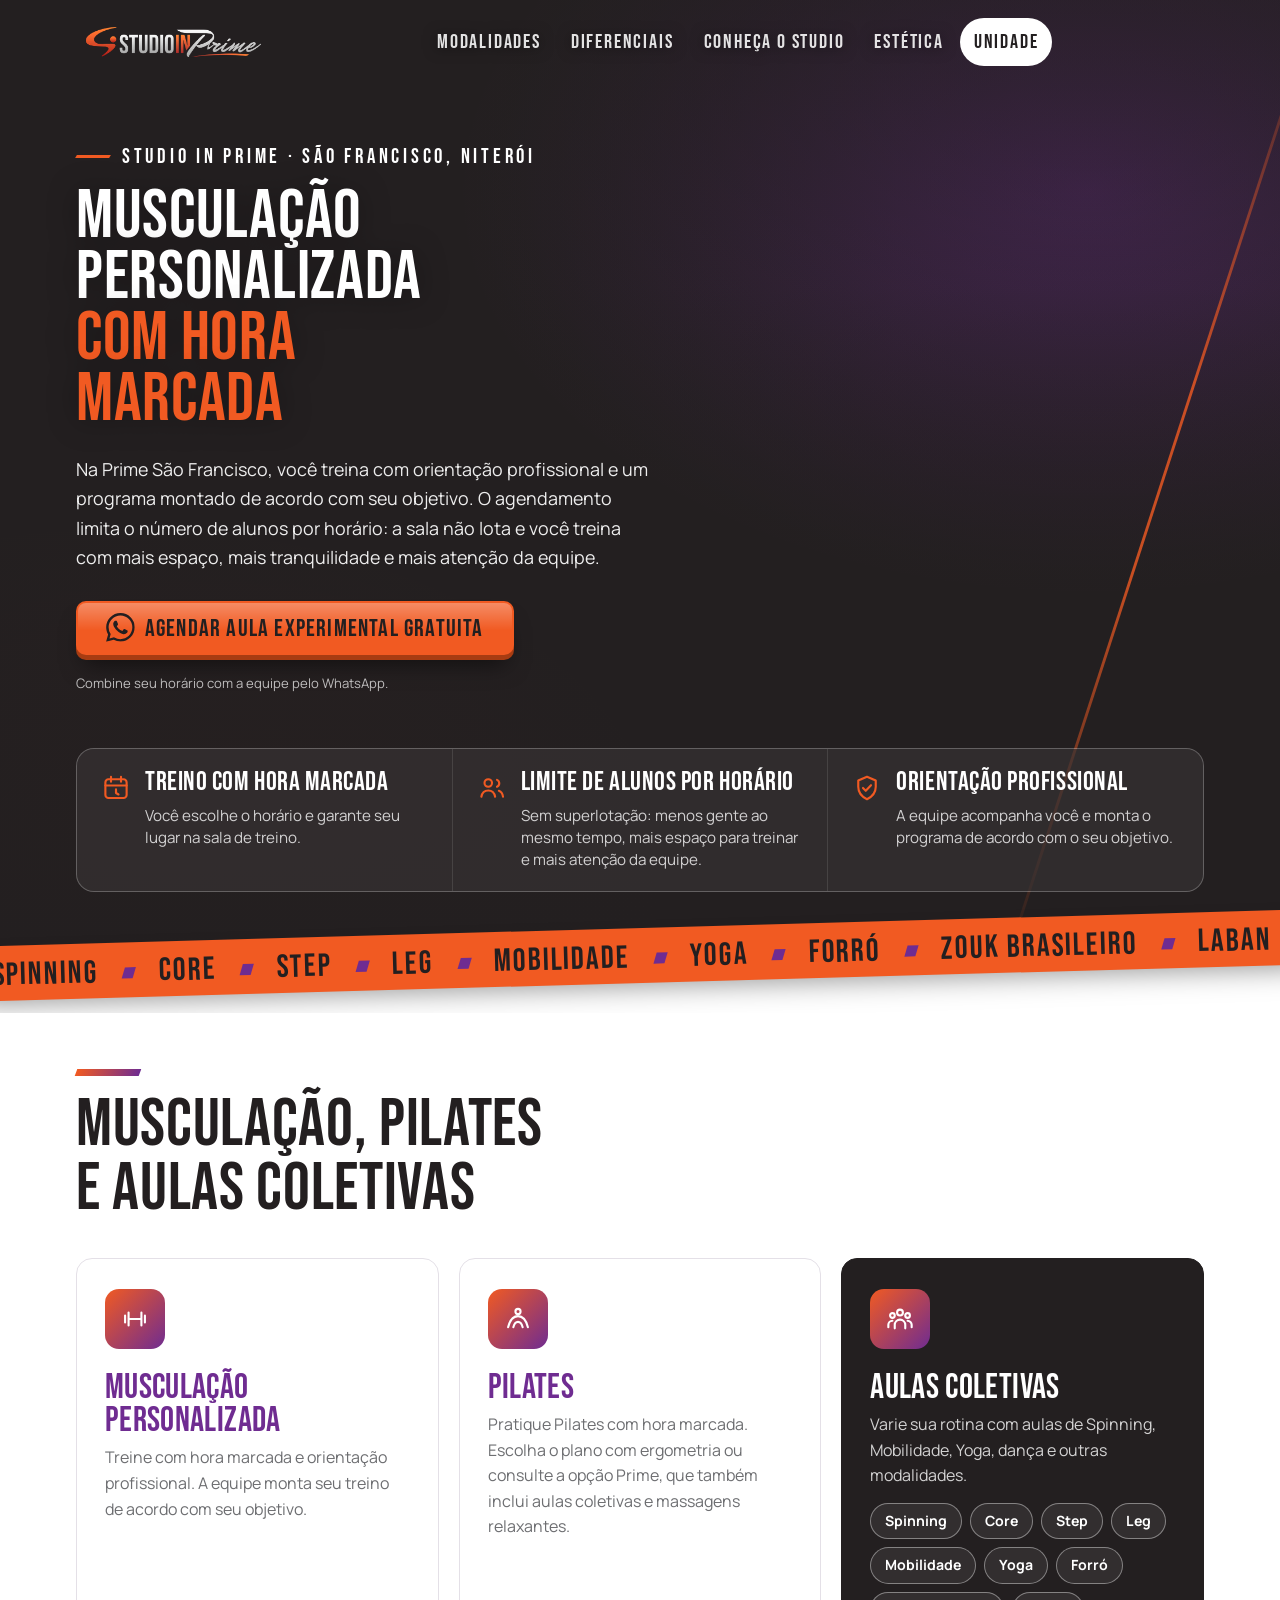
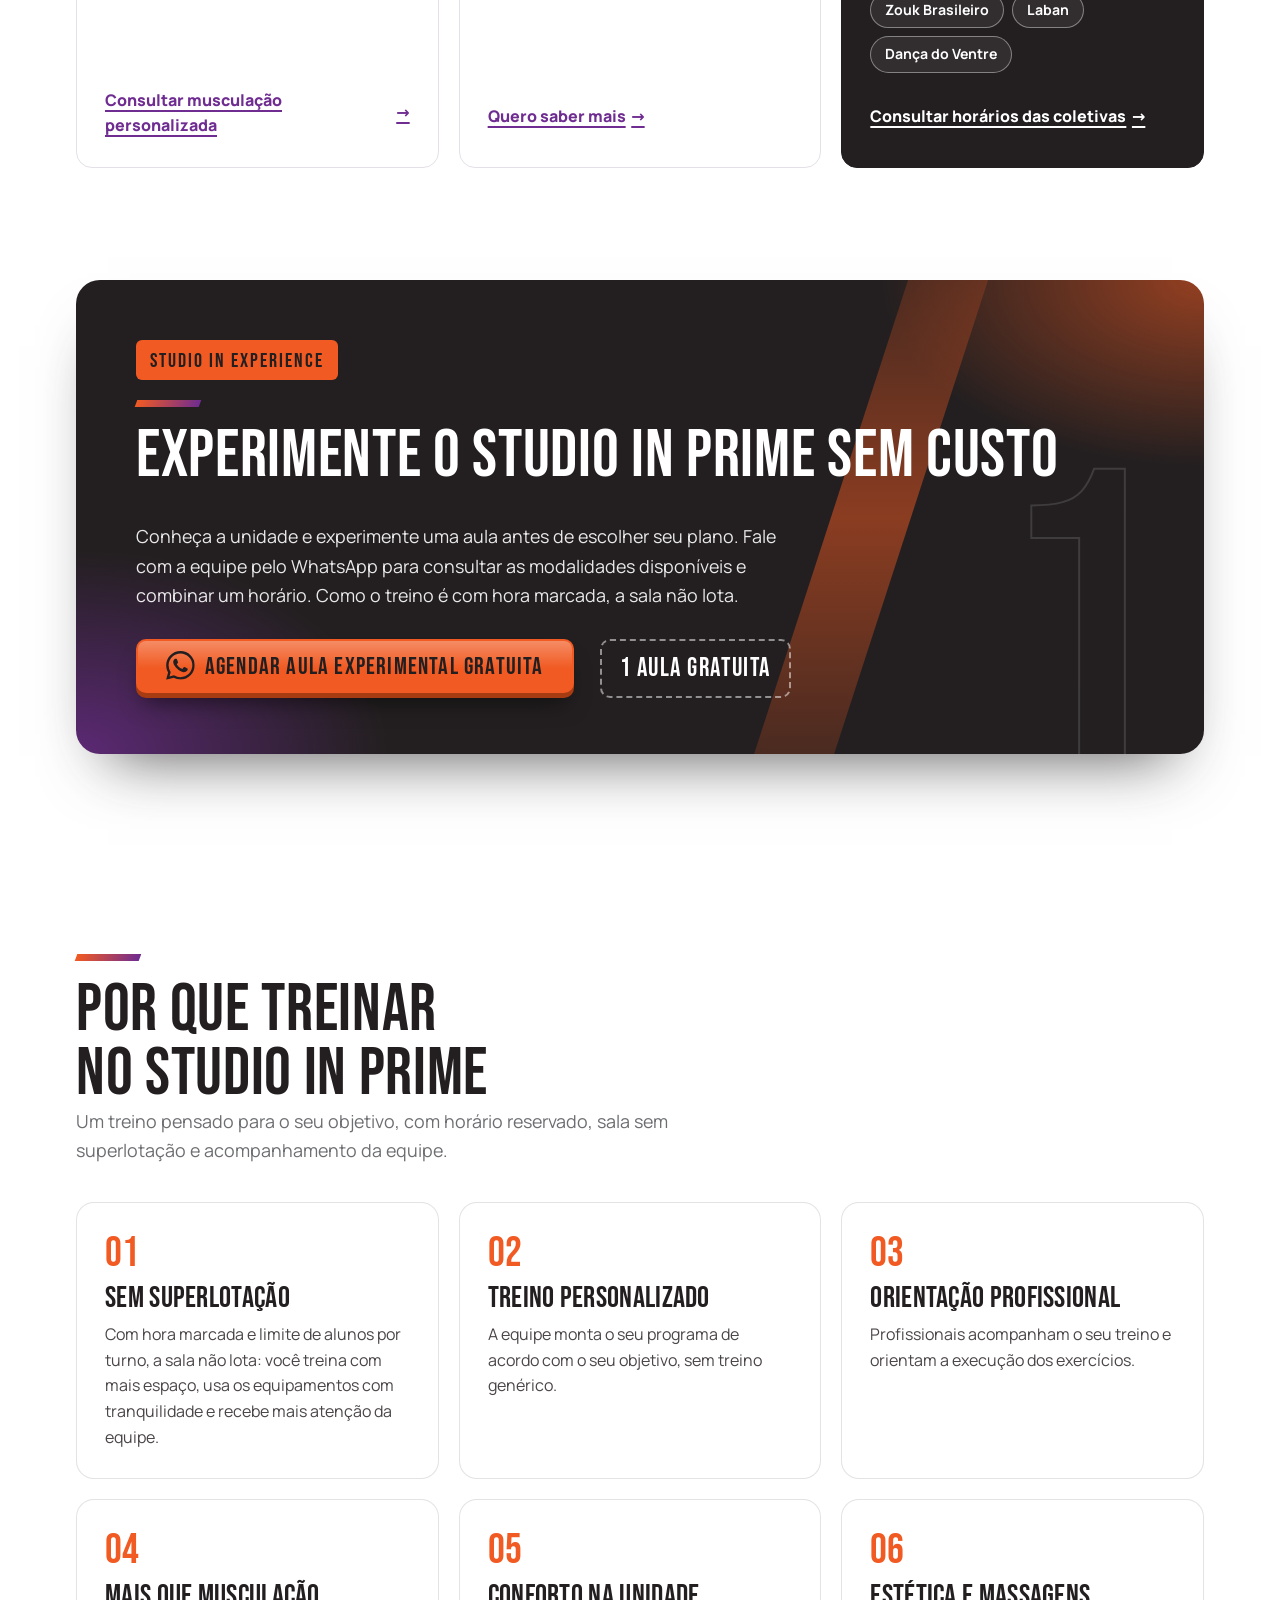
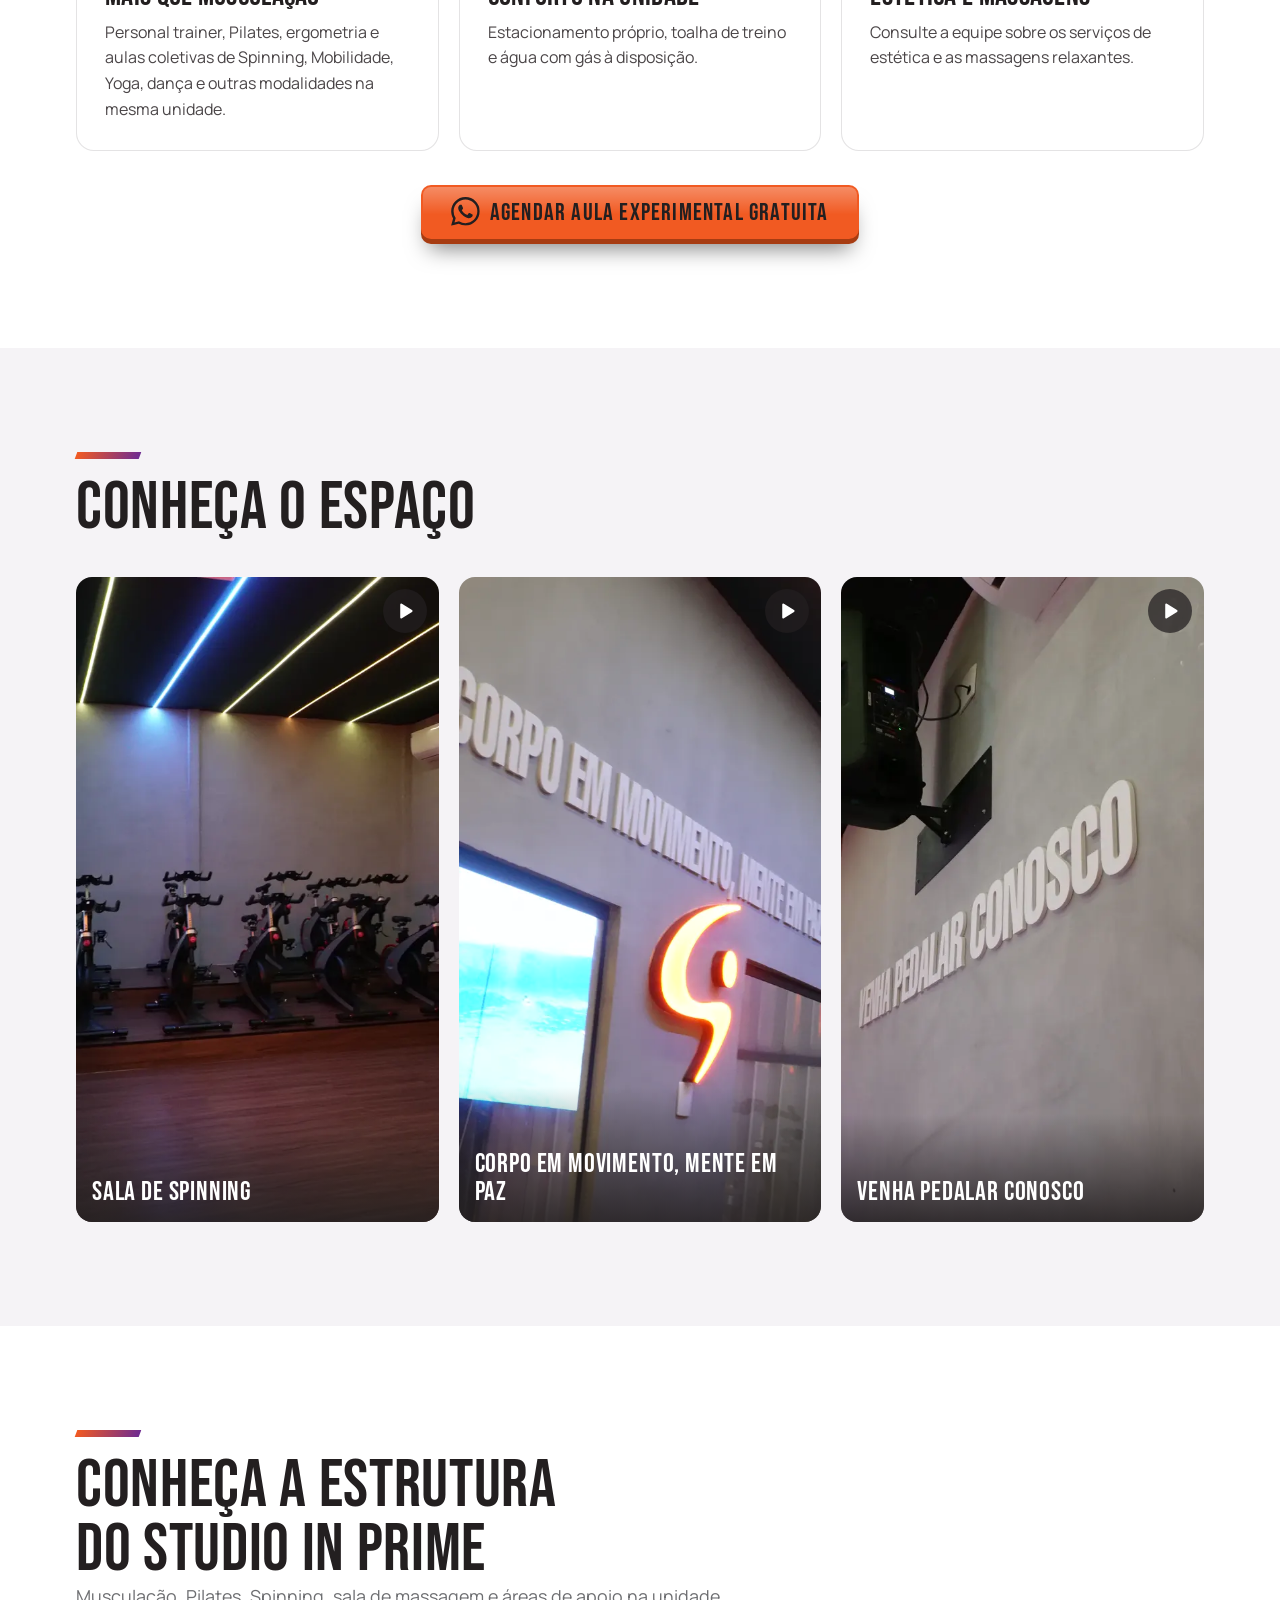
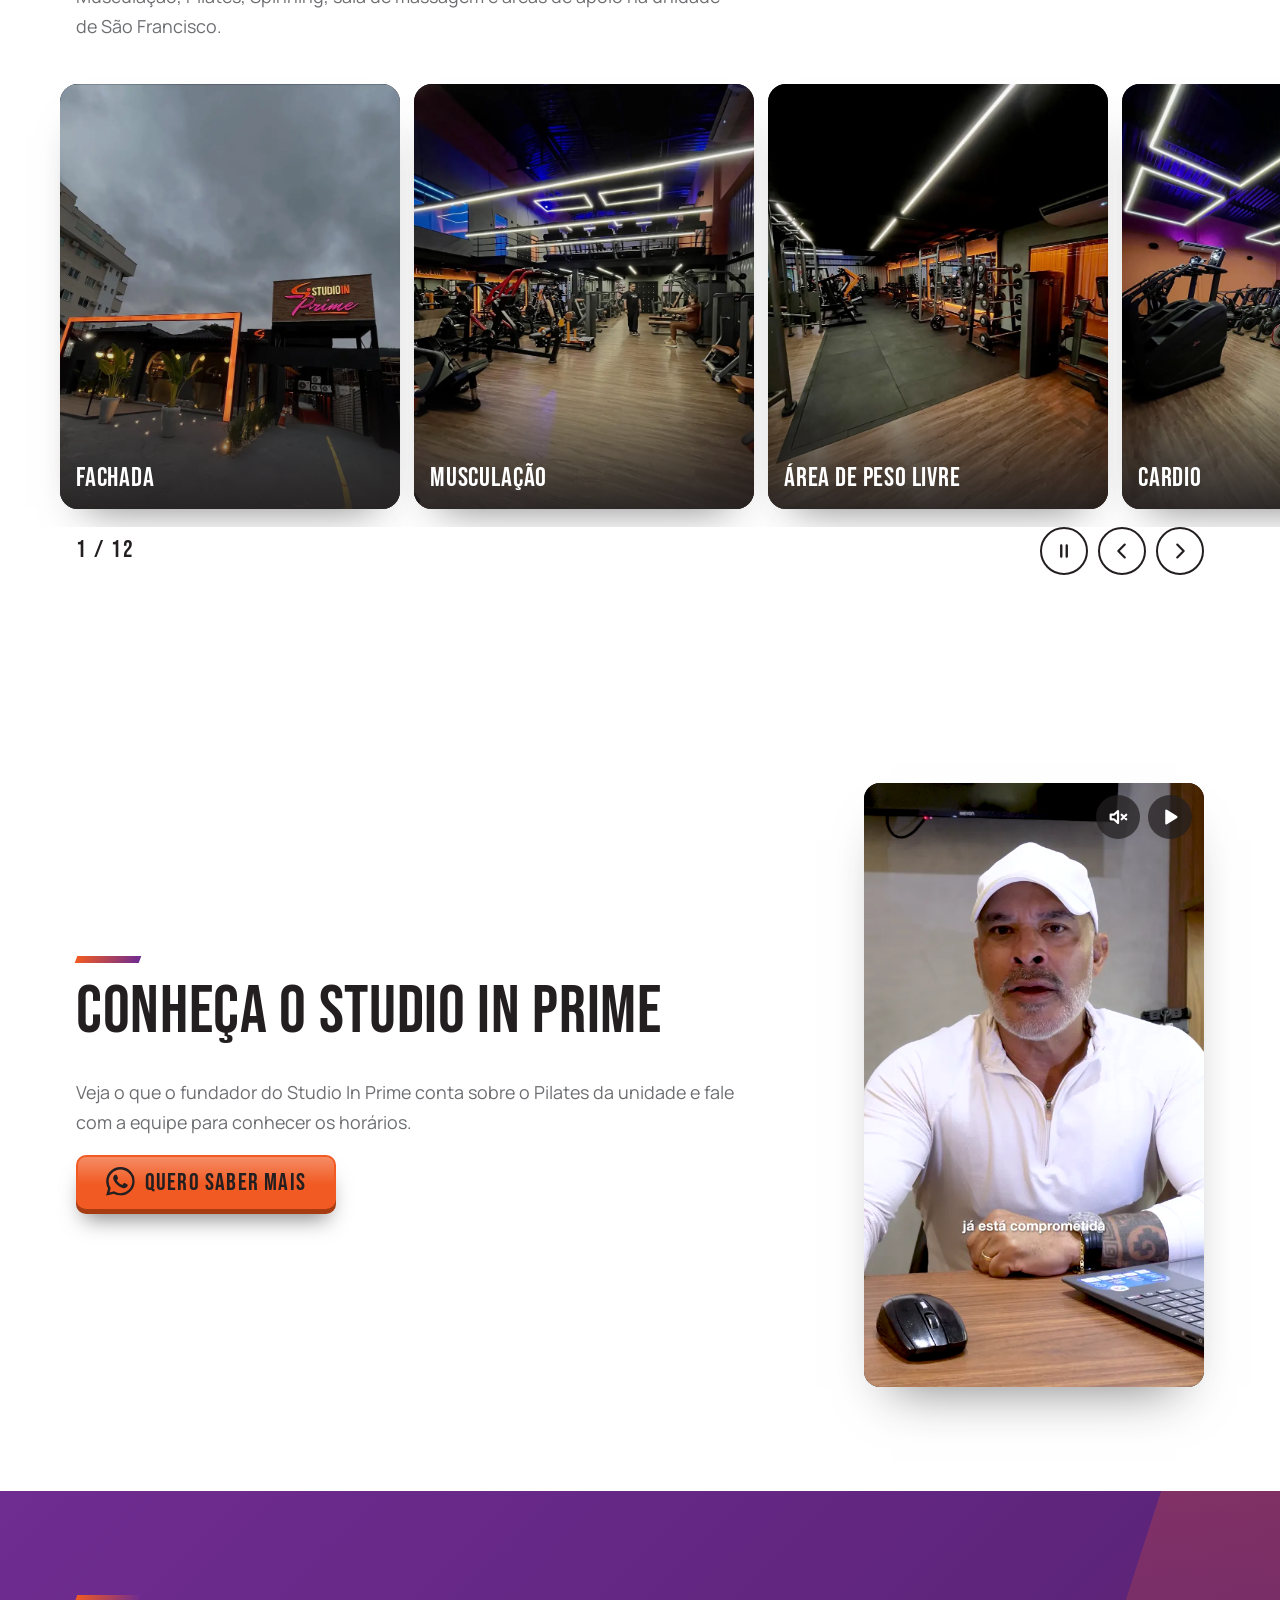
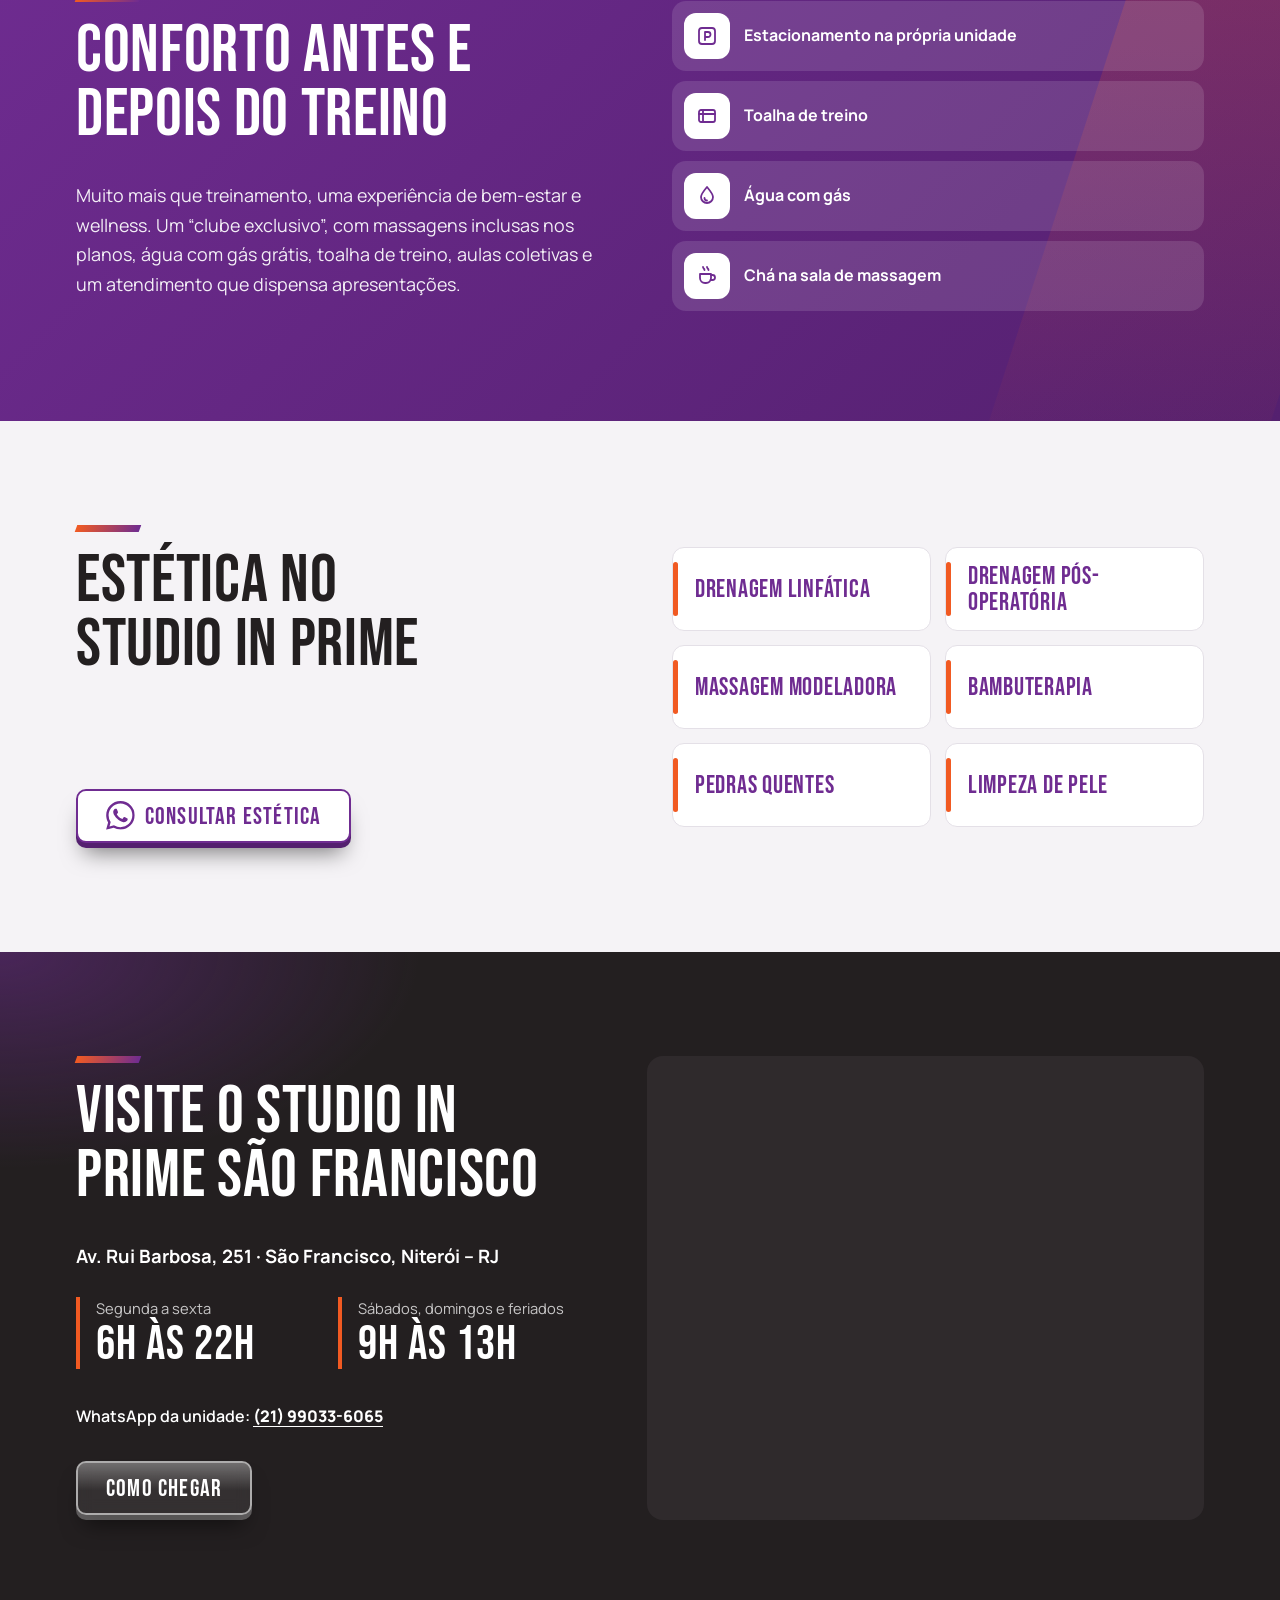
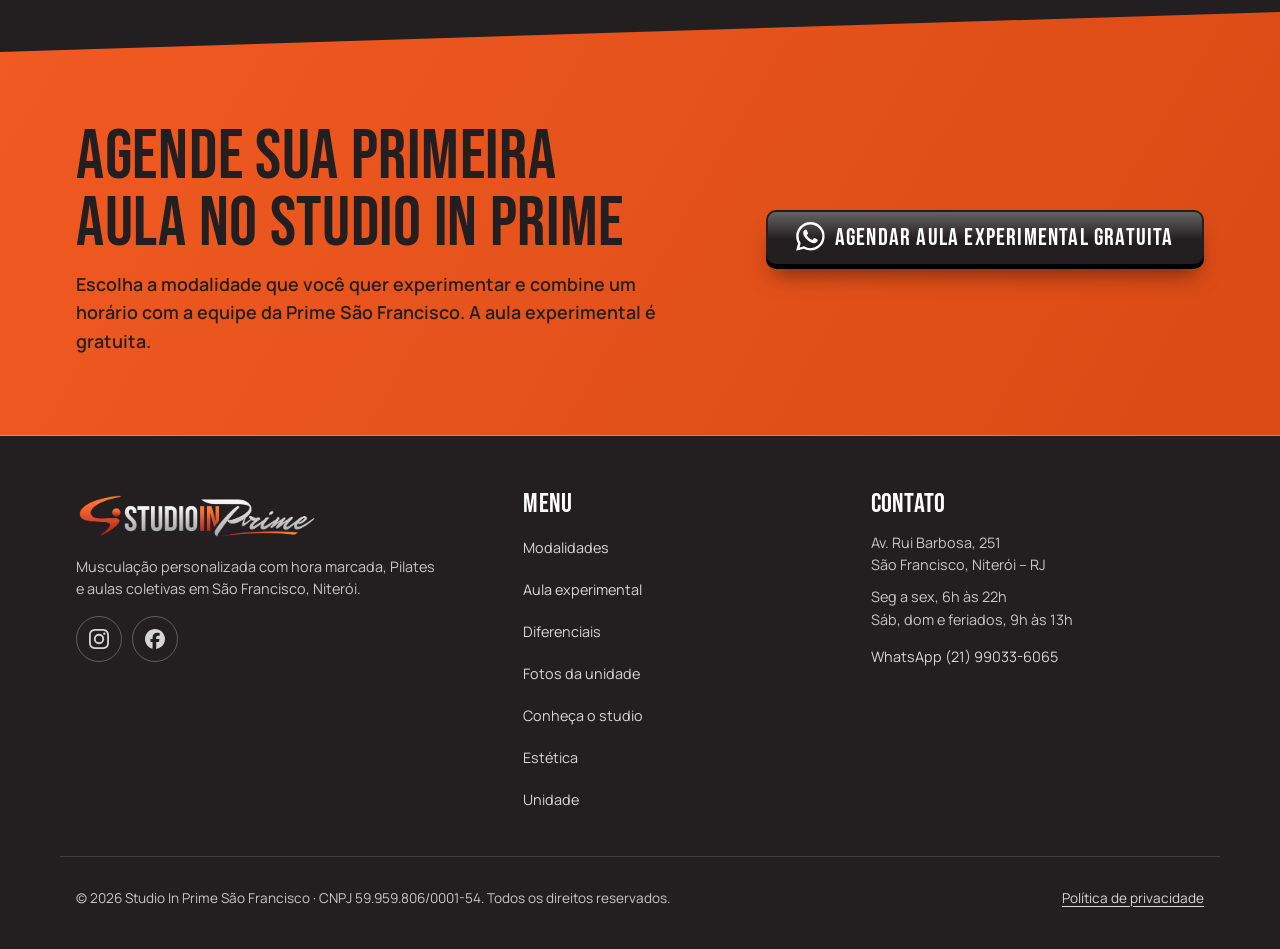
==== commit e83d52a0: "Mobile: botão do header e WhatsApp flutuante mais compactos, galeria em loop, som do vídeo persisten" ====
--- a/index.html
+++ b/index.html
@@ -14,9 +14,9 @@
   <meta property="og:locale" content="pt_BR">
   <meta property="og:title" content="Musculação e Pilates em Niterói | Studio In Prime São Francisco">
   <meta property="og:description" content="Musculação personalizada com hora marcada, Pilates e aulas coletivas em São Francisco, Niterói. Agende sua aula experimental gratuita pelo WhatsApp.">
-  <link rel="preconnect" href="https://fonts.googleapis.com">
-  <link rel="preconnect" href="https://fonts.gstatic.com" crossorigin>
-  <link href="https://fonts.googleapis.com/css2?family=Bebas+Neue&family=Manrope:wght@400;500;600;700;800&display=swap" rel="stylesheet">
+  <link rel="preload" as="font" type="font/woff2" href="assets/fonts/bebas-neue-latin-400-normal.woff2" crossorigin>
+  <link rel="preload" as="font" type="font/woff2" href="assets/fonts/manrope-latin-400-normal.woff2" crossorigin>
+  <link rel="preload" as="font" type="font/woff2" href="assets/fonts/manrope-latin-700-normal.woff2" crossorigin>
   <link rel="icon" type="image/png" sizes="48x48" href="assets/favicon-48.png">
   <link rel="icon" type="image/png" sizes="192x192" href="assets/favicon-192.png">
   <link rel="apple-touch-icon" href="assets/favicon-192.png">
@@ -54,7 +54,7 @@
 <header class="topbar" id="topbar">
   <div class="topbar__in">
     <a class="brand" href="#topo" aria-label="Studio In Prime São Francisco">
-      <img src="assets/logo-escuro-640.webp" width="640" height="127" alt="Studio In Prime">
+      <img fetchpriority="high" src="assets/logo-escuro-640.webp" width="640" height="127" alt="Studio In Prime">
     </a>
     <nav class="nav" aria-label="Principal">
       <a href="#modalidades">Modalidades</a>
@@ -227,22 +227,23 @@
     </div>
     <div class="gal" role="group" aria-roledescription="carrossel" aria-label="Fotos da unidade">
       <div class="gal__track" id="gal-track" tabindex="0" aria-label="Fotos da unidade, role para os lados">
-        <figure class="gal__item" role="group" aria-roledescription="slide" aria-label="1 de 12"><img src="assets/fotos/fachada.webp" width="900" height="1121" alt="Fachada do Studio In Prime com letreiro luminoso e pórtico laranja" loading="lazy" decoding="async"><figcaption>Fachada</figcaption></figure>
-        <figure class="gal__item" role="group" aria-roledescription="slide" aria-label="2 de 12"><img src="assets/fotos/musculacao.webp" width="900" height="1121" alt="Salão de musculação com equipamentos, piso de madeira e iluminação de LED" loading="lazy" decoding="async"><figcaption>Musculação</figcaption></figure>
-        <figure class="gal__item" role="group" aria-roledescription="slide" aria-label="3 de 12"><img src="assets/fotos/peso-livre.webp" width="900" height="1121" alt="Área de peso livre com barras, anilhas e espelhos com iluminação alaranjada" loading="lazy" decoding="async"><figcaption>Área de peso livre</figcaption></figure>
-        <figure class="gal__item" role="group" aria-roledescription="slide" aria-label="4 de 12"><img src="assets/fotos/cardio.webp" width="900" height="1121" alt="Área de cardio com esteiras, bicicletas ergométricas e simulador de escada" loading="lazy" decoding="async"><figcaption>Cardio</figcaption></figure>
-        <figure class="gal__item" role="group" aria-roledescription="slide" aria-label="5 de 12"><img src="assets/fotos/sala-spinning.webp" width="900" height="1121" alt="Sala de Spinning com bicicletas em plataforma e iluminação de LED azul no teto" loading="lazy" decoding="async"><figcaption>Sala de Spinning</figcaption></figure>
-        <figure class="gal__item" role="group" aria-roledescription="slide" aria-label="6 de 12"><img src="assets/fotos/pilates-reformers.webp" width="900" height="1121" alt="Sala de Pilates com reformers de madeira, espelho iluminado e luminária de lâmpadas" loading="lazy" decoding="async"><figcaption>Pilates</figcaption></figure>
-        <figure class="gal__item" role="group" aria-roledescription="slide" aria-label="7 de 12"><img src="assets/fotos/pilates-cadillac.webp" width="900" height="1121" alt="Sala de Pilates com Cadillac, reformers, ladder barrel e espelho ao fundo" loading="lazy" decoding="async"><figcaption>Pilates com Cadillac</figcaption></figure>
-        <figure class="gal__item" role="group" aria-roledescription="slide" aria-label="8 de 12"><img src="assets/fotos/sala-massagem.webp" width="900" height="1121" alt="Sala de massagem com maca, espelho iluminado e parede em cimento queimado" loading="lazy" decoding="async"><figcaption>Sala de massagem</figcaption></figure>
-        <figure class="gal__item" role="group" aria-roledescription="slide" aria-label="9 de 12"><img src="assets/fotos/vestiario.webp" width="900" height="1121" alt="Vestiário com bancada, pia dupla, parede verde e neon roxo com o símbolo do estúdio" loading="lazy" decoding="async"><figcaption>Vestiário</figcaption></figure>
-        <figure class="gal__item" role="group" aria-roledescription="slide" aria-label="10 de 12"><img src="assets/fotos/area-apoio.webp" width="900" height="1121" alt="Área de apoio com bancada, prateleiras, cafeteira e geladeira de bebidas" loading="lazy" decoding="async"><figcaption>Área de apoio</figcaption></figure>
-        <figure class="gal__item" role="group" aria-roledescription="slide" aria-label="11 de 12"><img src="assets/fotos/corredor.webp" width="900" height="1121" alt="Corredor com parede verde e geladeira de água iluminada" loading="lazy" decoding="async"><figcaption>Corredor de acesso</figcaption></figure>
-        <figure class="gal__item" role="group" aria-roledescription="slide" aria-label="12 de 12"><img src="assets/fotos/toalhas.webp" width="900" height="1121" alt="Toalhas de treino bordadas com a marca Studio In Prime" loading="lazy" decoding="async"><figcaption>Toalhas de treino</figcaption></figure>
+        <figure class="gal__item" aria-label="1 de 12"><img src="assets/fotos/fachada.webp" width="900" height="1121" alt="Fachada do Studio In Prime com letreiro luminoso e pórtico laranja" loading="lazy" decoding="async"><figcaption>Fachada</figcaption></figure>
+        <figure class="gal__item" aria-label="2 de 12"><img src="assets/fotos/musculacao.webp" width="900" height="1121" alt="Salão de musculação com equipamentos, piso de madeira e iluminação de LED" loading="lazy" decoding="async"><figcaption>Musculação</figcaption></figure>
+        <figure class="gal__item" aria-label="3 de 12"><img src="assets/fotos/peso-livre.webp" width="900" height="1121" alt="Área de peso livre com barras, anilhas e espelhos com iluminação alaranjada" loading="lazy" decoding="async"><figcaption>Área de peso livre</figcaption></figure>
+        <figure class="gal__item" aria-label="4 de 12"><img src="assets/fotos/cardio.webp" width="900" height="1121" alt="Área de cardio com esteiras, bicicletas ergométricas e simulador de escada" loading="lazy" decoding="async"><figcaption>Cardio</figcaption></figure>
+        <figure class="gal__item" aria-label="5 de 12"><img src="assets/fotos/sala-spinning.webp" width="900" height="1121" alt="Sala de Spinning com bicicletas em plataforma e iluminação de LED azul no teto" loading="lazy" decoding="async"><figcaption>Sala de Spinning</figcaption></figure>
+        <figure class="gal__item" aria-label="6 de 12"><img src="assets/fotos/pilates-reformers.webp" width="900" height="1121" alt="Sala de Pilates com reformers de madeira, espelho iluminado e luminária de lâmpadas" loading="lazy" decoding="async"><figcaption>Pilates</figcaption></figure>
+        <figure class="gal__item" aria-label="7 de 12"><img src="assets/fotos/pilates-cadillac.webp" width="900" height="1121" alt="Sala de Pilates com Cadillac, reformers, ladder barrel e espelho ao fundo" loading="lazy" decoding="async"><figcaption>Pilates com Cadillac</figcaption></figure>
+        <figure class="gal__item" aria-label="8 de 12"><img src="assets/fotos/sala-massagem.webp" width="900" height="1121" alt="Sala de massagem com maca, espelho iluminado e parede em cimento queimado" loading="lazy" decoding="async"><figcaption>Sala de massagem</figcaption></figure>
+        <figure class="gal__item" aria-label="9 de 12"><img src="assets/fotos/vestiario.webp" width="900" height="1121" alt="Vestiário com bancada, pia dupla, parede verde e neon roxo com o símbolo do estúdio" loading="lazy" decoding="async"><figcaption>Vestiário</figcaption></figure>
+        <figure class="gal__item" aria-label="10 de 12"><img src="assets/fotos/area-apoio.webp" width="900" height="1121" alt="Área de apoio com bancada, prateleiras, cafeteira e geladeira de bebidas" loading="lazy" decoding="async"><figcaption>Área de apoio</figcaption></figure>
+        <figure class="gal__item" aria-label="11 de 12"><img src="assets/fotos/corredor.webp" width="900" height="1121" alt="Corredor com parede verde e geladeira de água iluminada" loading="lazy" decoding="async"><figcaption>Corredor de acesso</figcaption></figure>
+        <figure class="gal__item" aria-label="12 de 12"><img src="assets/fotos/toalhas.webp" width="900" height="1121" alt="Toalhas de treino bordadas com a marca Studio In Prime" loading="lazy" decoding="async"><figcaption>Toalhas de treino</figcaption></figure>
       </div>
       <div class="wrap gal__bar">
         <span class="gal__count" id="gal-count" aria-live="off">1 / 12</span>
         <div class="gal__nav">
+          <button class="gal__btn gal__play" id="gal-play" type="button" aria-label="Pausar rotação automática" aria-pressed="false"><svg viewBox="0 0 24 24" aria-hidden="true"><path class="i-pause" d="M9 6v12M15 6v12"/><path class="i-play" d="M8 5.5l11 6.5-11 6.5z"/></svg></button>
           <button class="gal__btn" id="gal-prev" type="button" aria-label="Foto anterior" aria-controls="gal-track"><svg viewBox="0 0 24 24" aria-hidden="true"><path d="M15 5l-7 7 7 7"/></svg></button>
           <button class="gal__btn" id="gal-next" type="button" aria-label="Próxima foto" aria-controls="gal-track"><svg viewBox="0 0 24 24" aria-hidden="true"><path d="M9 5l7 7-7 7"/></svg></button>
         </div>
@@ -253,12 +254,12 @@
   <section class="section" id="dono">
     <div class="wrap dono">
       <div class="dono__copy">
-        <h2>Conheça o Pilates do Studio In</h2>
-        <p class="lead">Veja o que o fundador do Studio In conta sobre o Pilates da unidade e fale com a equipe para conhecer os horários.</p>
+        <h2>Conheça o Studio In Prime</h2>
+        <p class="lead">Veja o que o fundador do Studio In Prime conta sobre o Pilates da unidade e fale com a equipe para conhecer os horários.</p>
         <a aria-label="Quero saber mais sobre o Pilates pelo WhatsApp" class="btn btn--wa btn--primary" href="https://wa.me/5521990336065?text=Ol%C3%A1!%20Assisti%20ao%20v%C3%ADdeo%20e%20quero%20saber%20mais%20sobre%20o%20Pilates%20do%20Studio%20In%20Prime%20S%C3%A3o%20Francisco." data-cta="dono" target="_blank" rel="noopener"><svg class="i-wa" aria-hidden="true"><use href="#i-wa"/></svg><span>Quero saber mais</span></a>
       </div>
       <div class="dono__video reel">
-        <video muted loop playsinline preload="metadata" width="540" height="960" poster="assets/video/mensagem-dono.webp" data-track="mensagem-dono" aria-label="Mensagem do fundador do Studio In sobre o Pilates (sem som; use o botão para ativar o áudio)">
+        <video muted loop playsinline preload="metadata" width="540" height="960" poster="assets/video/mensagem-dono.webp" data-track="mensagem-dono" aria-label="Mensagem do fundador do Studio In Prime sobre o Pilates (sem som; use o botão para ativar o áudio)">
           <source src="assets/video/mensagem-dono.mp4" type="video/mp4">
         </video>
         <button class="reel__btn" type="button" aria-label="Pausar vídeo"><svg viewBox="0 0 24 24" aria-hidden="true"><path class="i-pause" d="M8 5v14M16 5v14"/><path class="i-play" d="M8 5l11 7-11 7z"/></svg></button>
@@ -399,8 +400,8 @@
   </div>
 </footer>
 
-<a class="float-wa" href="https://wa.me/5521990336065?text=Ol%C3%A1%21%20Quero%20agendar%20uma%20aula%20experimental%20gratuita%20na%20unidade%20Studio%20In%20Prime%20S%C3%A3o%20Francisco.%20Quais%20hor%C3%A1rios%20est%C3%A3o%20dispon%C3%ADveis%3F" data-cta="float" target="_blank" rel="noopener" aria-label="Agendar aula experimental gratuita pelo WhatsApp">
-  <svg class="i-wa" aria-hidden="true"><use href="#i-wa"/></svg><span class="float-wa__txt">Quero agendar uma aula experimental gratuita</span>
+<a class="float-wa" href="https://wa.me/5521990336065?text=Ol%C3%A1%21%20Quero%20agendar%20uma%20aula%20experimental%20gratuita%20na%20unidade%20Studio%20In%20Prime%20S%C3%A3o%20Francisco.%20Quais%20hor%C3%A1rios%20est%C3%A3o%20dispon%C3%ADveis%3F" data-cta="float" target="_blank" rel="noopener" aria-label="Quero agendar agora: aula experimental gratuita pelo WhatsApp">
+  <svg class="i-wa" aria-hidden="true"><use href="#i-wa"/></svg><span class="float-wa__txt">Quero agendar agora</span>
 </a>
 
 <script src="script.js" defer></script>
--- a/styles.css
+++ b/styles.css
@@ -1,3 +1,10 @@
+/* Fontes hospedadas no próprio site (sem requisição ao Google; subset latin) */
+@font-face{font-family:'Bebas Neue';font-style:normal;font-weight:400;font-display:swap;src:url(assets/fonts/bebas-neue-latin-400-normal.woff2) format('woff2')}
+@font-face{font-family:'Manrope';font-style:normal;font-weight:400;font-display:swap;src:url(assets/fonts/manrope-latin-400-normal.woff2) format('woff2')}
+@font-face{font-family:'Manrope';font-style:normal;font-weight:500;font-display:swap;src:url(assets/fonts/manrope-latin-500-normal.woff2) format('woff2')}
+@font-face{font-family:'Manrope';font-style:normal;font-weight:600;font-display:swap;src:url(assets/fonts/manrope-latin-600-normal.woff2) format('woff2')}
+@font-face{font-family:'Manrope';font-style:normal;font-weight:700;font-display:swap;src:url(assets/fonts/manrope-latin-700-normal.woff2) format('woff2')}
+@font-face{font-family:'Manrope';font-style:normal;font-weight:800;font-display:swap;src:url(assets/fonts/manrope-latin-800-normal.woff2) format('woff2')}
 /* Feito por Michel Brotherhood */
 :root {
   --orange: #f15a22;
@@ -583,3 +590,20 @@
 .menu-btn:active { transform: scale(.94); }
 .status { transition: color .2s; }
 @media (prefers-reduced-motion: reduce) { .nav a, .nav a::before, .nav a::after, .brand, .menu-btn { transition: none; } .nav a:hover, .brand:hover, .menu-btn:hover { transform: none; } }
+
+/* Ajustes mobile: botão do header mais fino, WhatsApp flutuante compacto, galeria com pausa */
+@media (max-width: 719px) {
+  .topbar .btn--small { --depth: 0px; box-shadow: none; min-height: 40px; height: 40px; padding: 0 14px; font-size: 1.1rem; letter-spacing: .04em; }
+  .topbar .btn--small:hover, .topbar .btn--small:active { transform: none; box-shadow: none; }
+  .topbar .btn--small::before, .topbar .btn--small::after { display: none; }
+  .topbar .btn--small .i-wa { width: 18px; height: 18px; margin-right: 6px; }
+  .js.cta-on .topbar .btn--small { padding-inline: 14px; border-width: 0; }
+  .float-wa, .float-wa:hover { min-height: 48px; height: 48px; padding: 0 16px 0 12px; gap: 8px; box-shadow: 0 3px 0 var(--edge), 0 10px 18px -8px rgba(0,0,0,.5); }
+  .float-wa:active { box-shadow: 0 0 0 var(--edge); }
+  .float-wa .i-wa { width: 22px; height: 22px; }
+  .float-wa__txt { font-size: .85rem; white-space: nowrap; max-width: none; }
+}
+.gal__play .i-play { display: none; }
+.gal__play.is-paused .i-pause { display: none; }
+.gal__play.is-paused .i-play { display: block; fill: currentColor; stroke: none; }
+.gal__play svg { stroke-width: 2.6; }
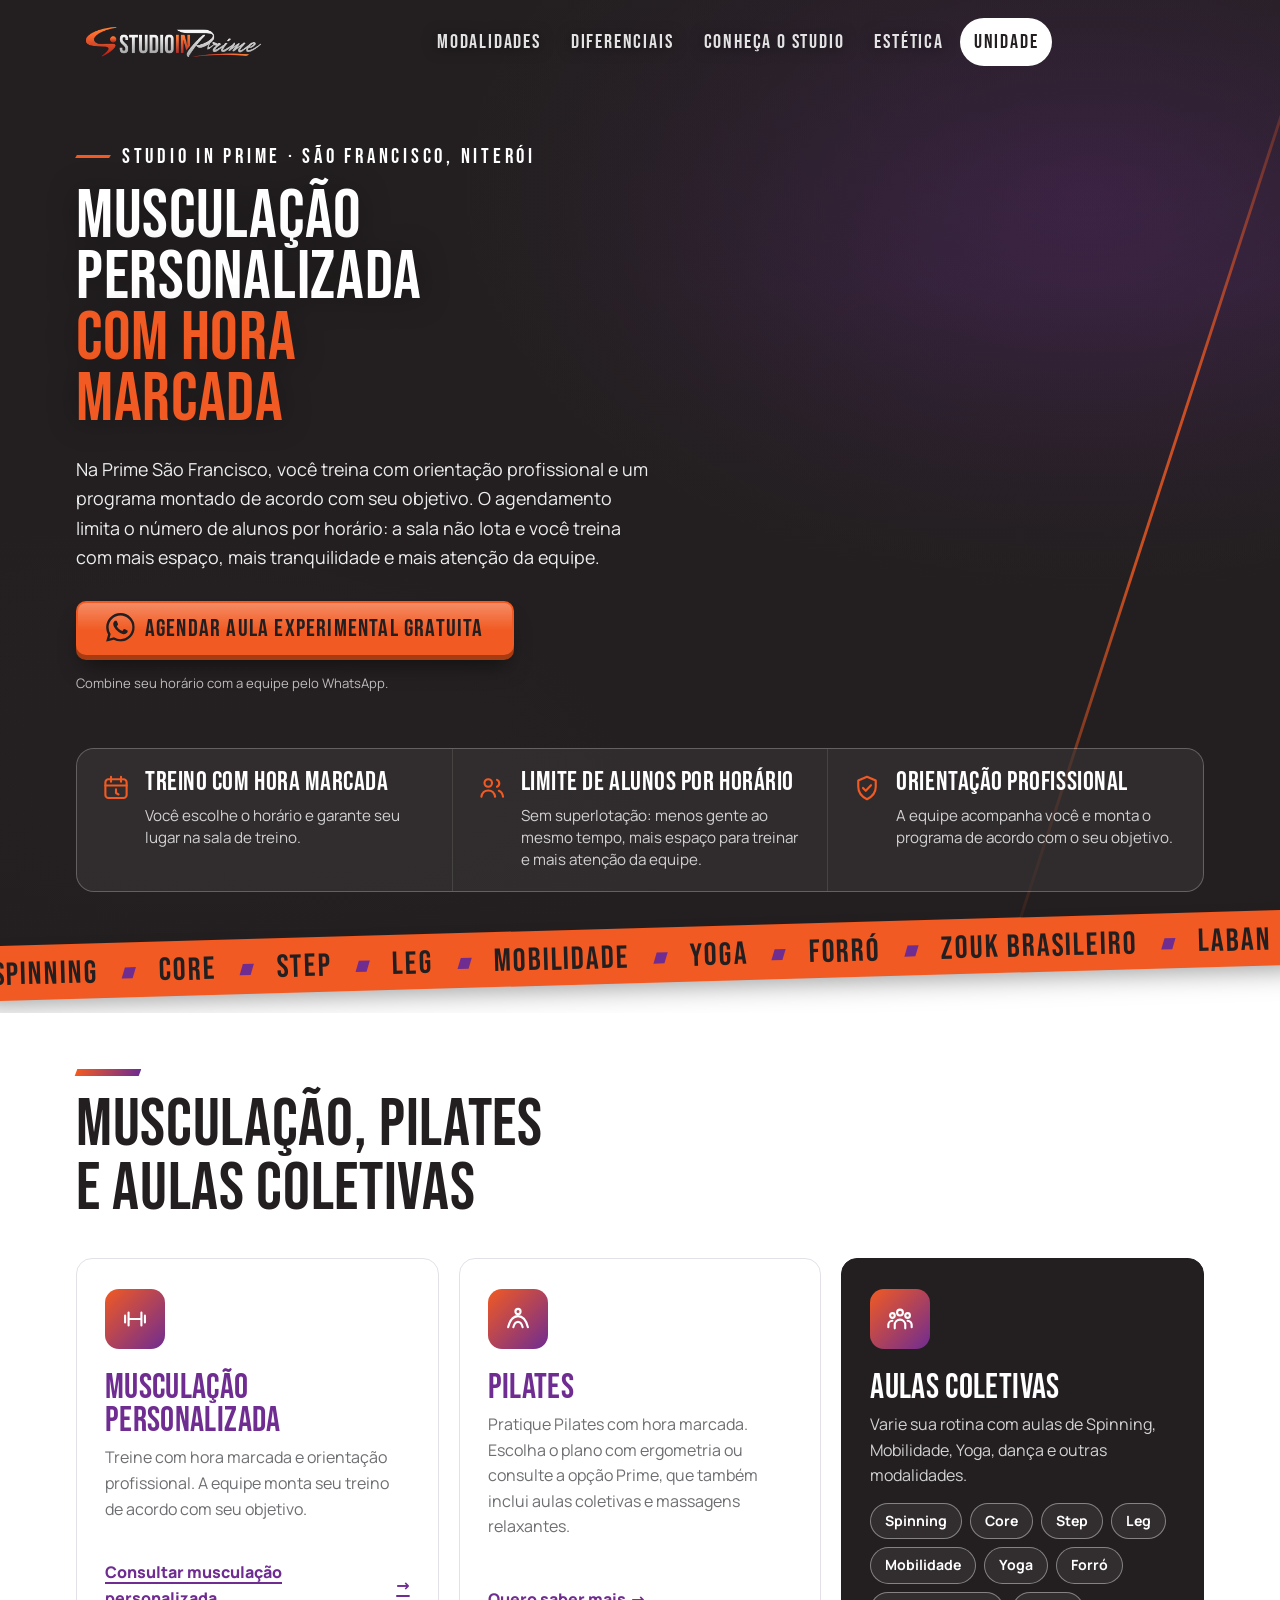
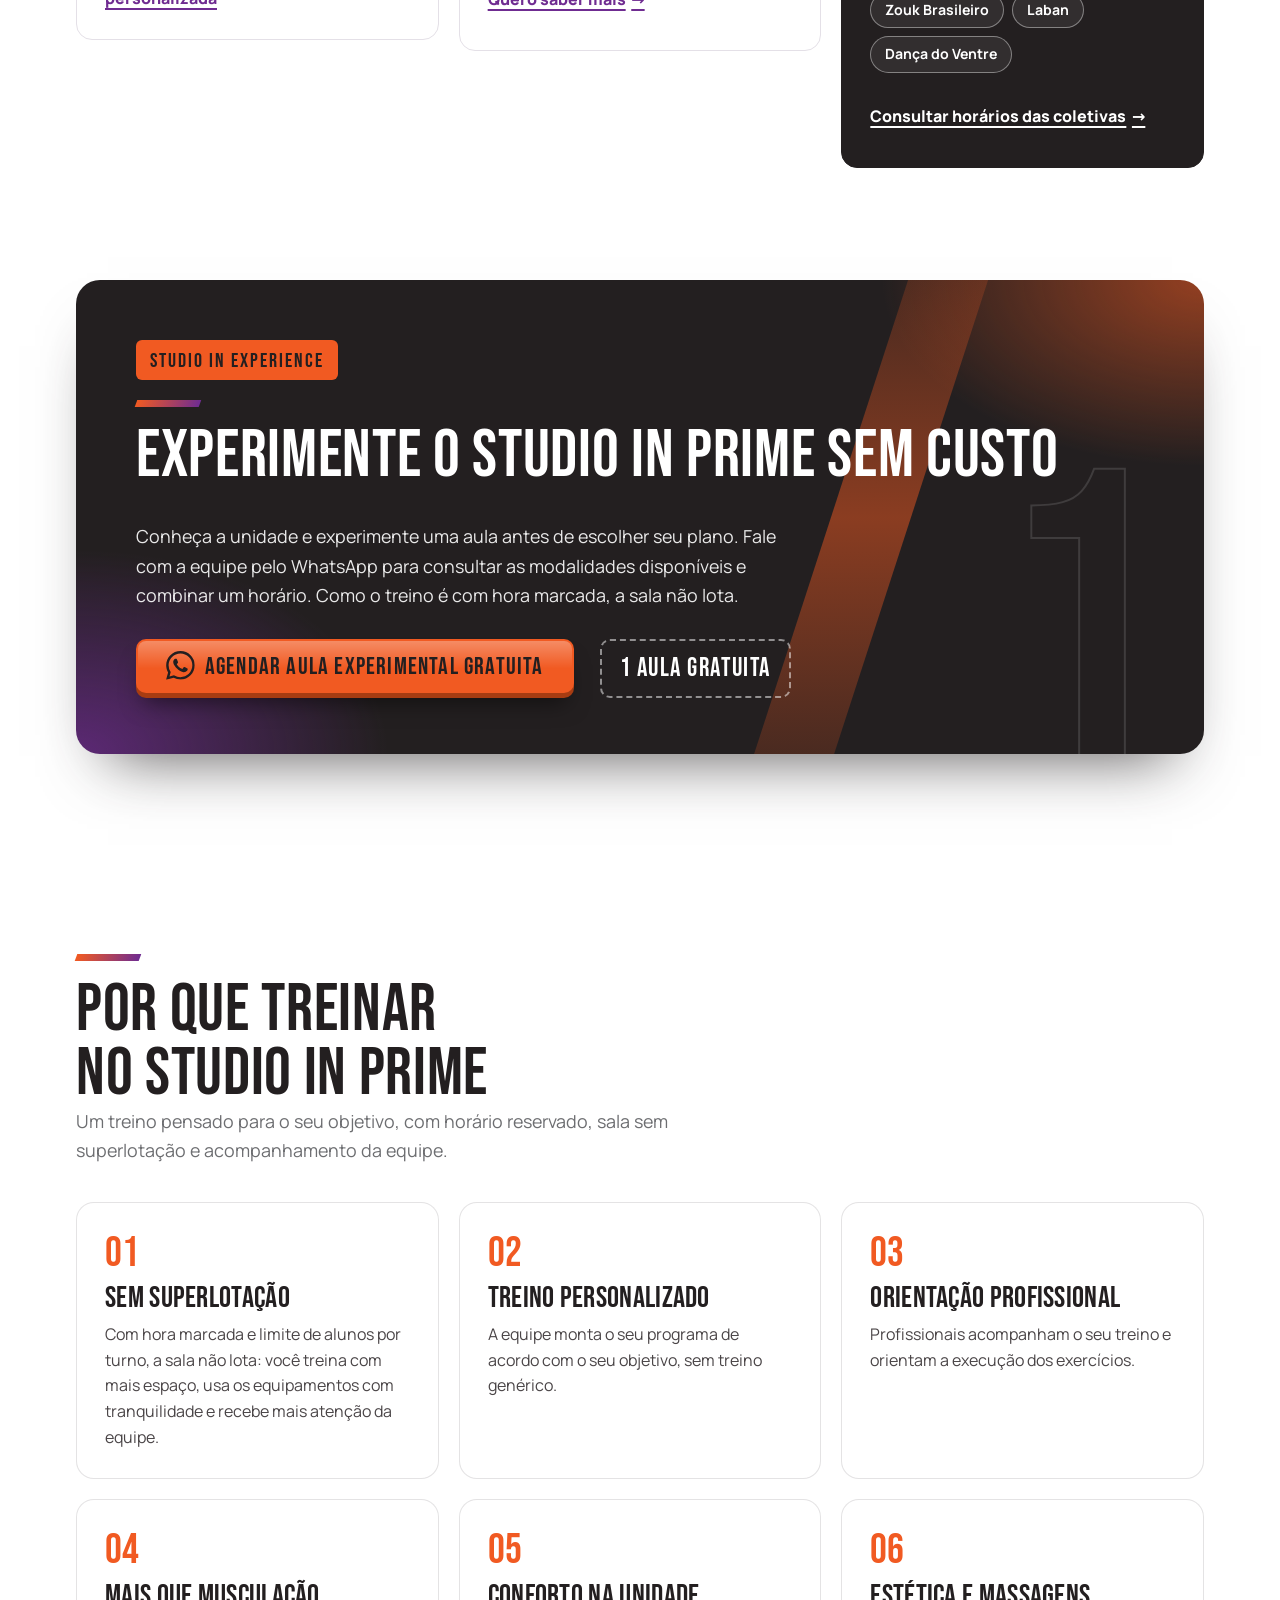
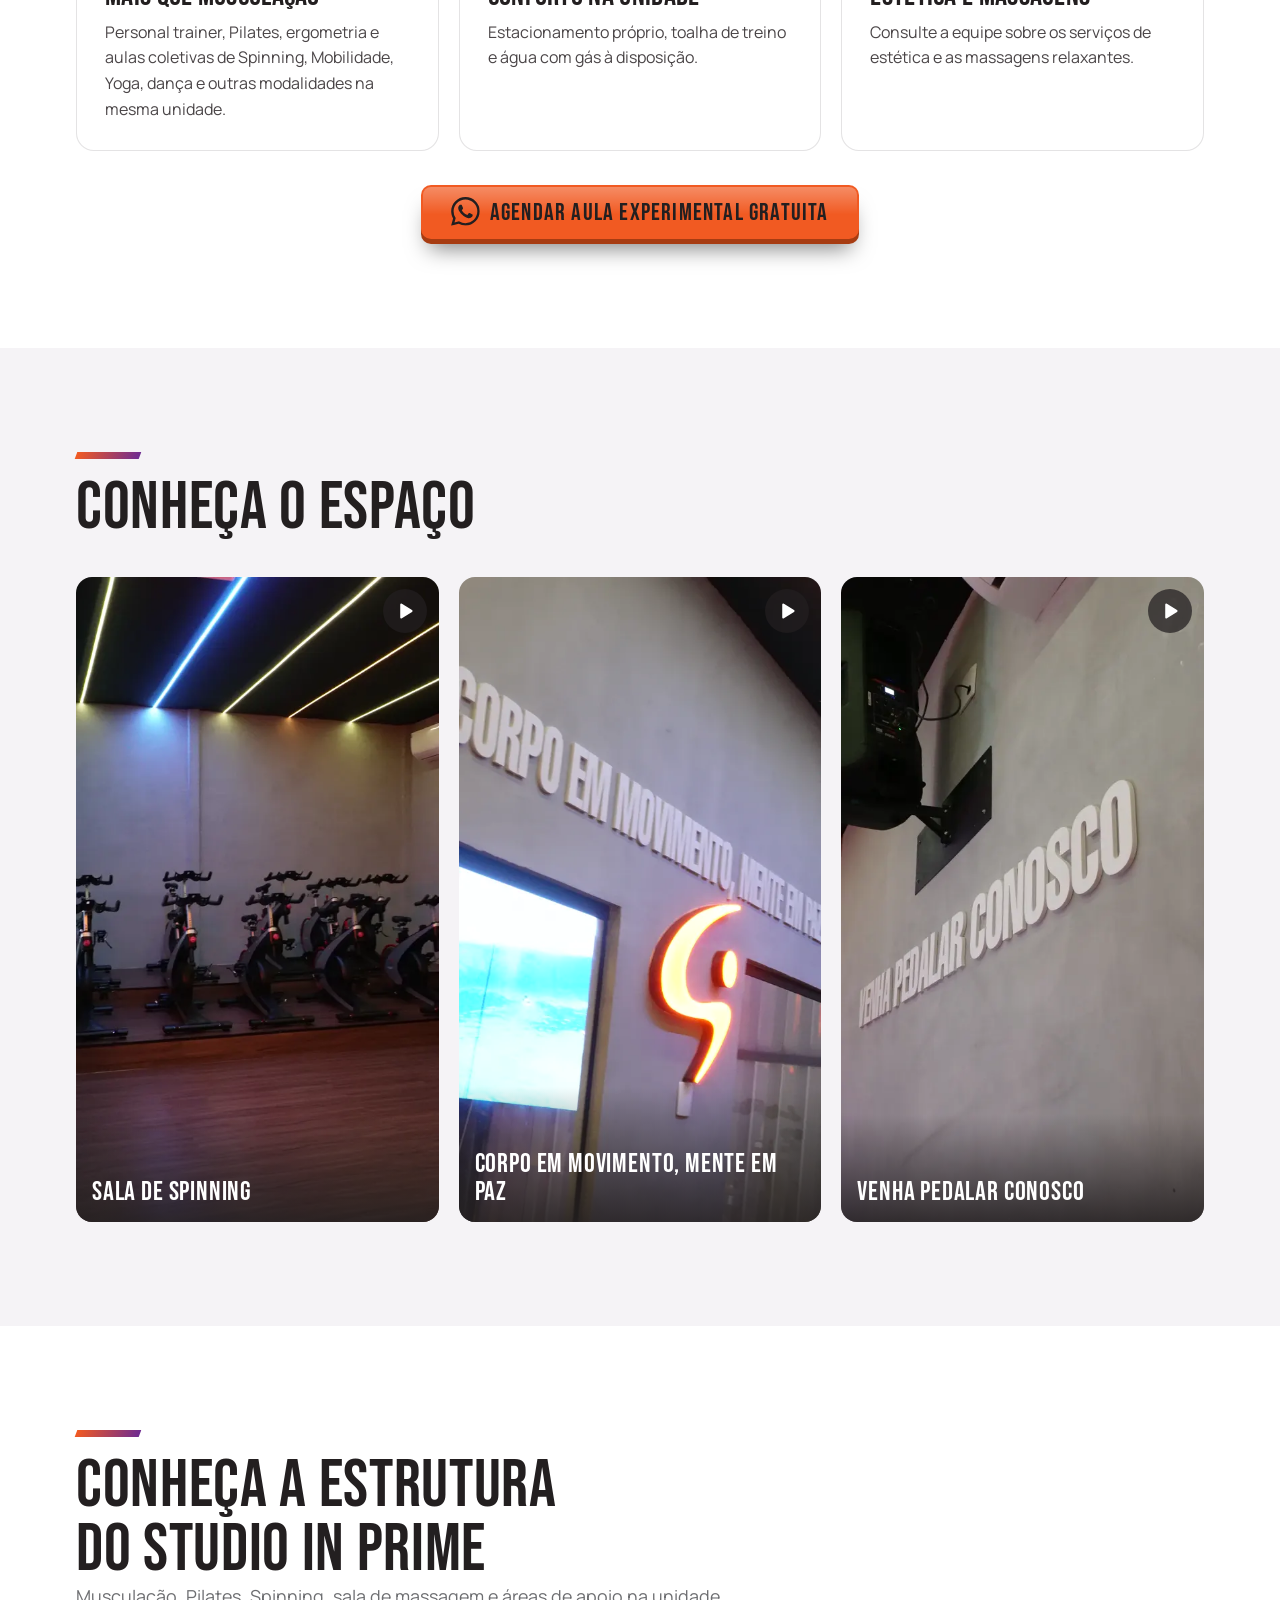
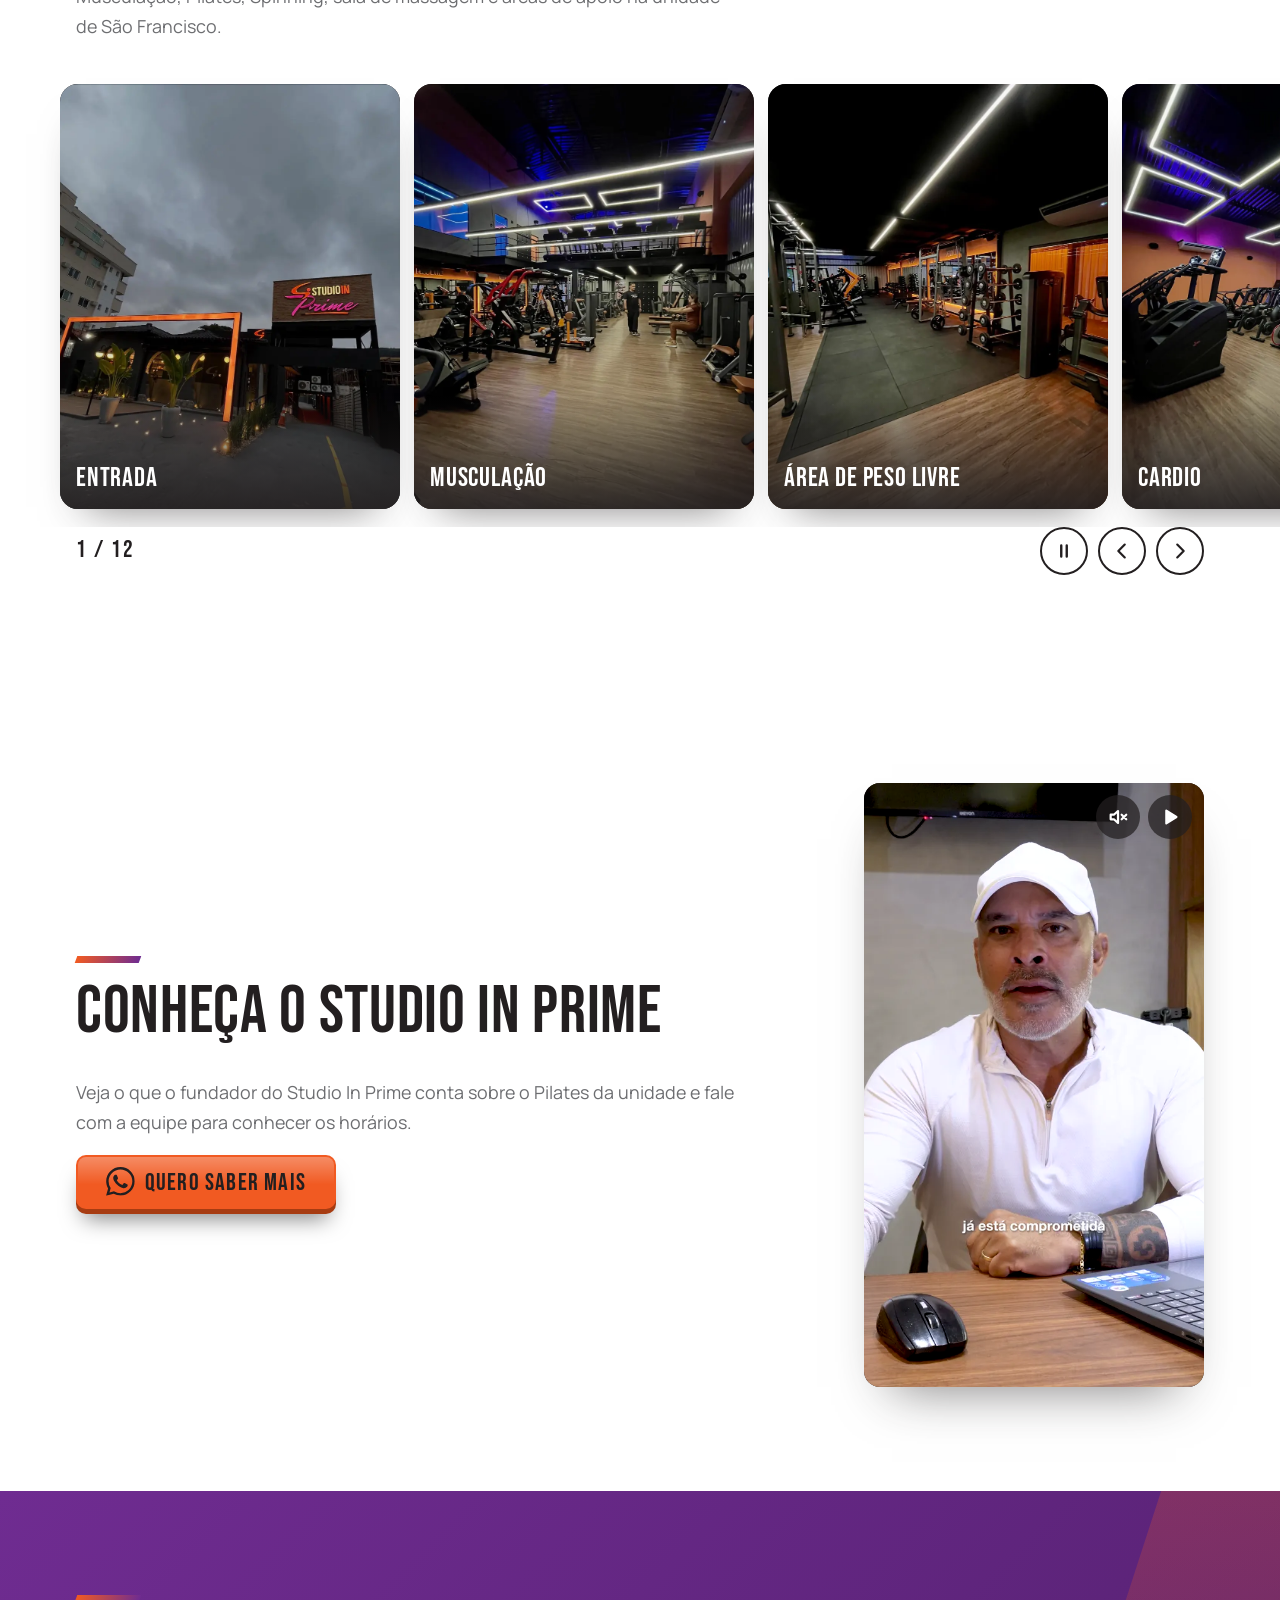
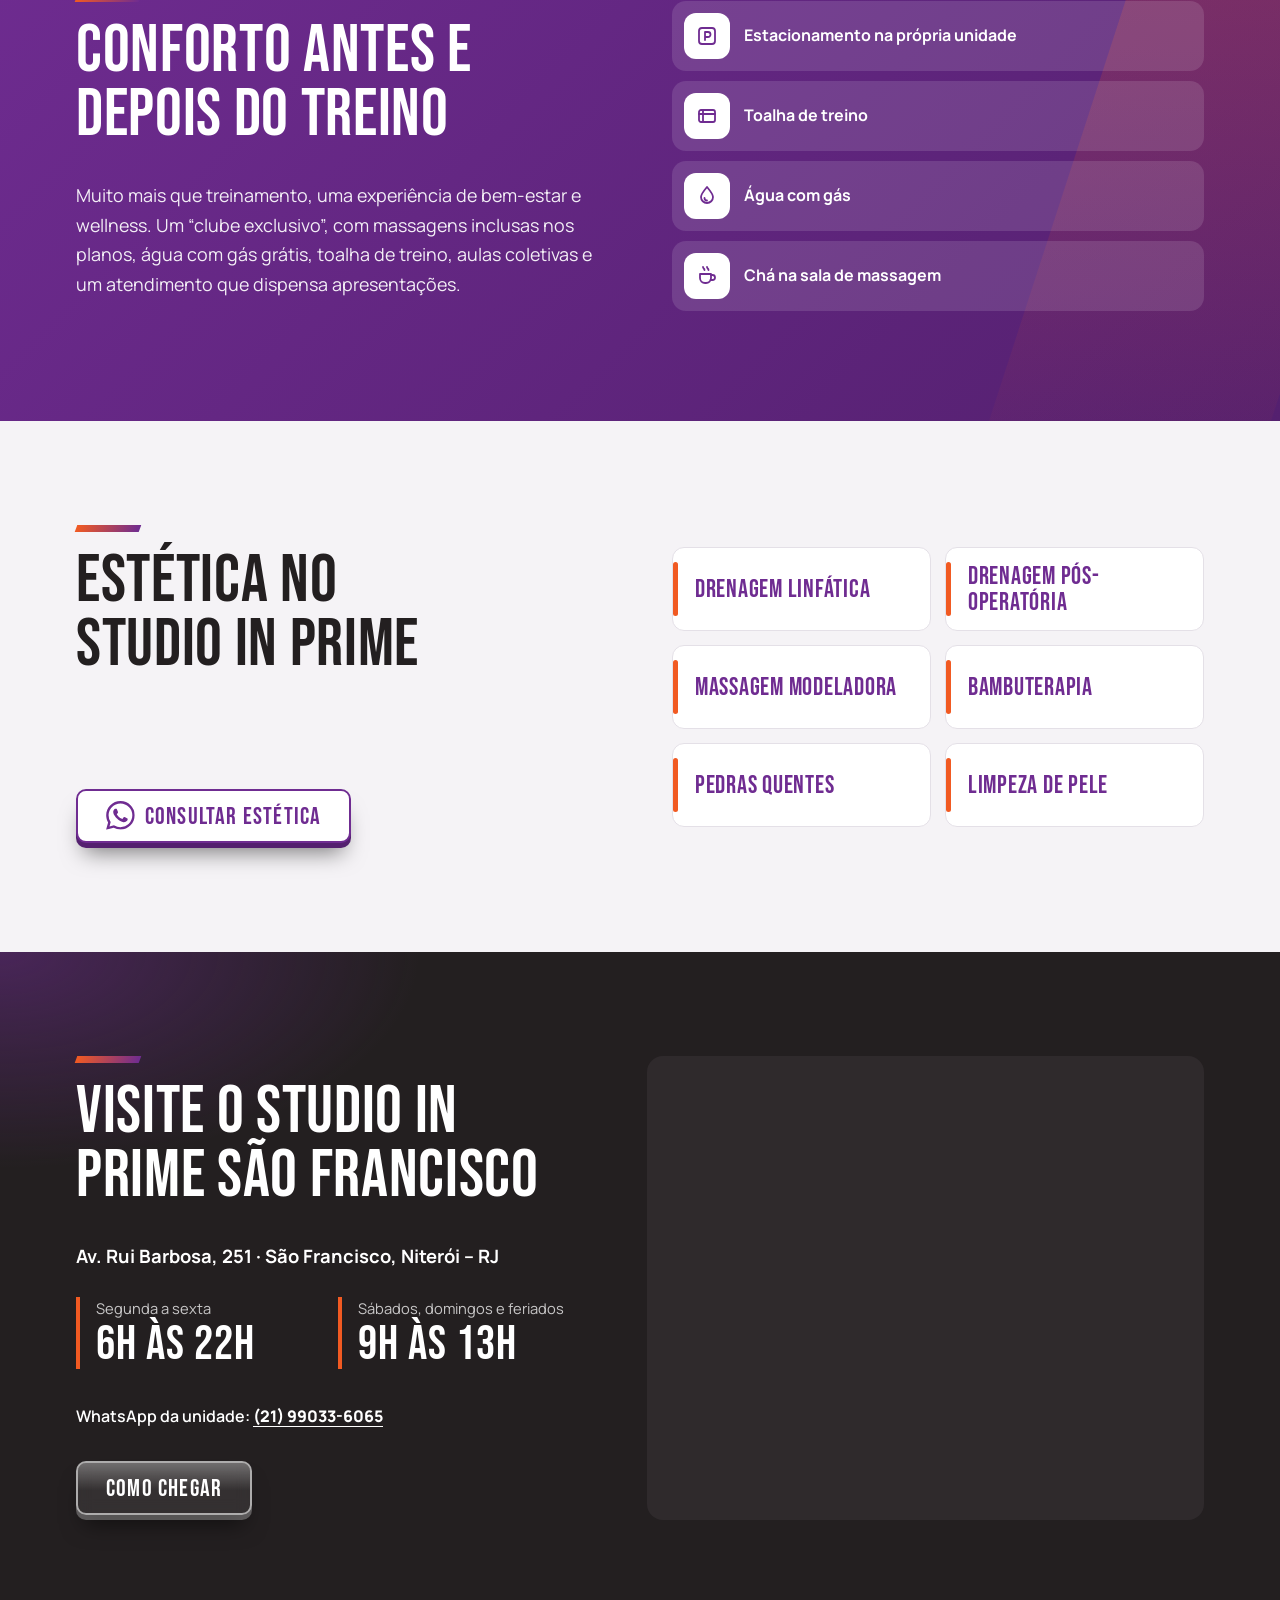
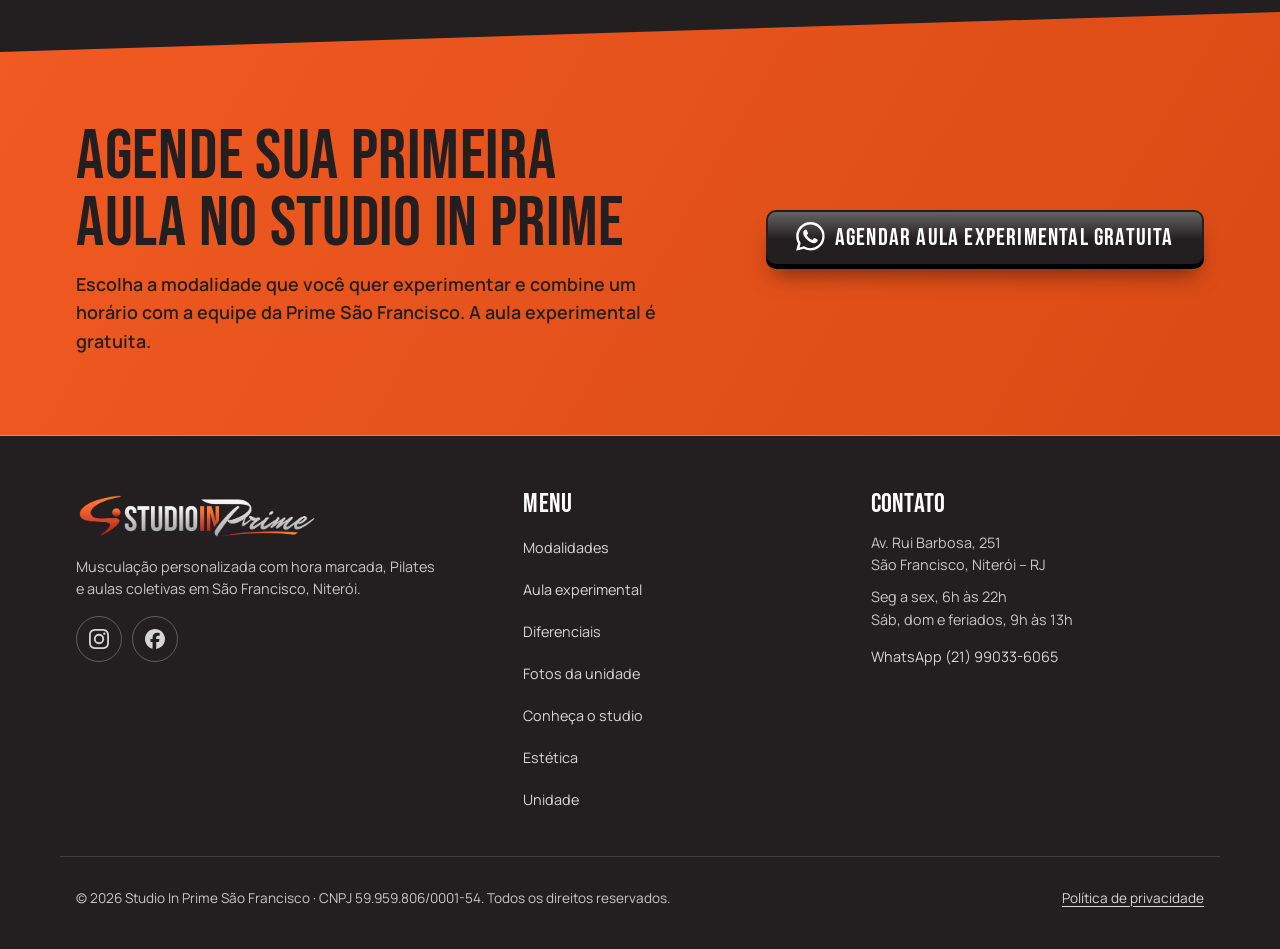
==== commit 57928484: "Desktop: botão do header sem corte, status só quando aberto, foto Entrada e cards sem espaço vazio C" ====
--- a/index.html
+++ b/index.html
@@ -227,7 +227,7 @@
     </div>
     <div class="gal" role="group" aria-roledescription="carrossel" aria-label="Fotos da unidade">
       <div class="gal__track" id="gal-track" tabindex="0" aria-label="Fotos da unidade, role para os lados">
-        <figure class="gal__item" aria-label="1 de 12"><img src="assets/fotos/fachada.webp" width="900" height="1121" alt="Fachada do Studio In Prime com letreiro luminoso e pórtico laranja" loading="lazy" decoding="async"><figcaption>Fachada</figcaption></figure>
+        <figure class="gal__item" aria-label="1 de 12"><img src="assets/fotos/fachada.webp" width="900" height="1121" alt="Entrada do Studio In Prime com letreiro luminoso e pórtico laranja" loading="lazy" decoding="async"><figcaption>Entrada</figcaption></figure>
         <figure class="gal__item" aria-label="2 de 12"><img src="assets/fotos/musculacao.webp" width="900" height="1121" alt="Salão de musculação com equipamentos, piso de madeira e iluminação de LED" loading="lazy" decoding="async"><figcaption>Musculação</figcaption></figure>
         <figure class="gal__item" aria-label="3 de 12"><img src="assets/fotos/peso-livre.webp" width="900" height="1121" alt="Área de peso livre com barras, anilhas e espelhos com iluminação alaranjada" loading="lazy" decoding="async"><figcaption>Área de peso livre</figcaption></figure>
         <figure class="gal__item" aria-label="4 de 12"><img src="assets/fotos/cardio.webp" width="900" height="1121" alt="Área de cardio com esteiras, bicicletas ergométricas e simulador de escada" loading="lazy" decoding="async"><figcaption>Cardio</figcaption></figure>
--- a/styles.css
+++ b/styles.css
@@ -607,3 +607,9 @@
 .gal__play.is-paused .i-pause { display: none; }
 .gal__play.is-paused .i-play { display: block; fill: currentColor; stroke: none; }
 .gal__play svg { stroke-width: 2.6; }
+
+/* Desktop: botão do header sem corte; cards de modalidades sem vazio */
+.topbar .btn--small { flex: none; }
+.js.cta-on .topbar .btn--small { max-width: 360px; }
+.mod .link { margin-top: 22px; }
+@media (min-width: 900px) { .mods { align-items: start; } }
